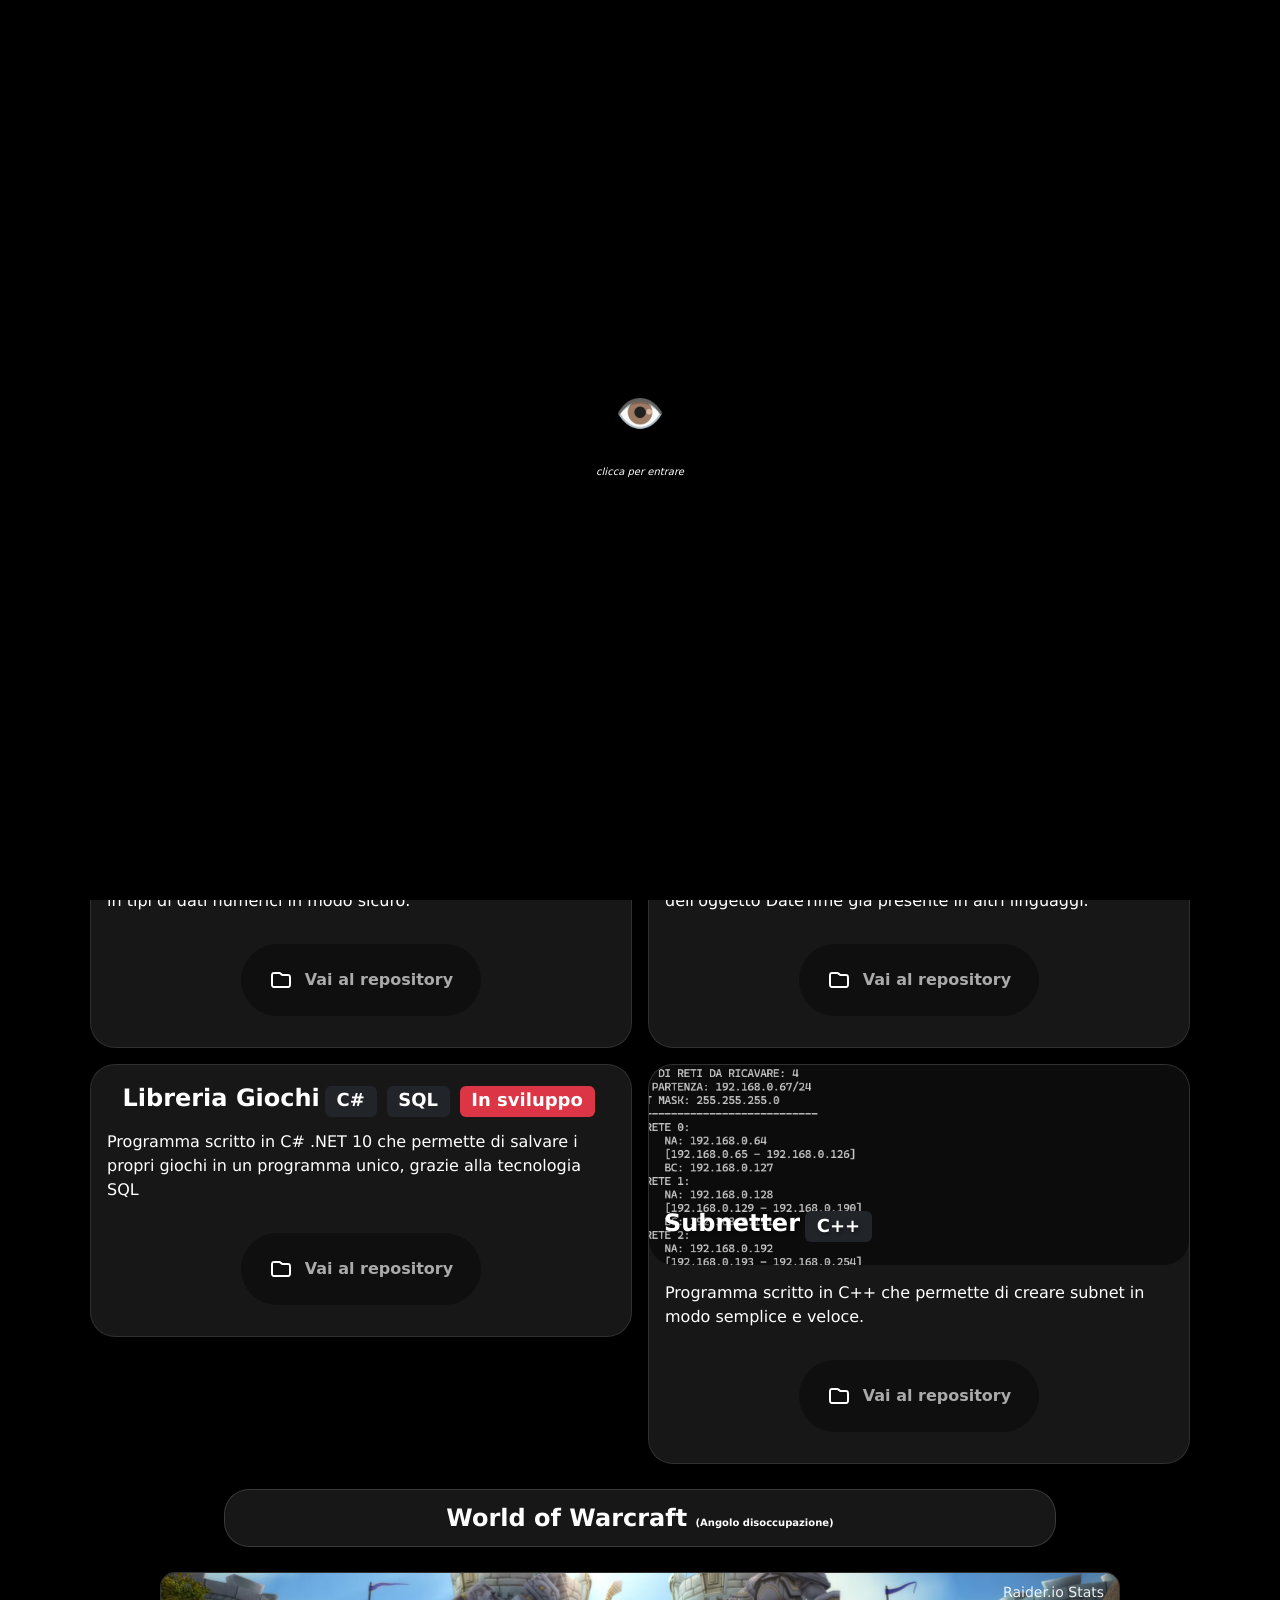
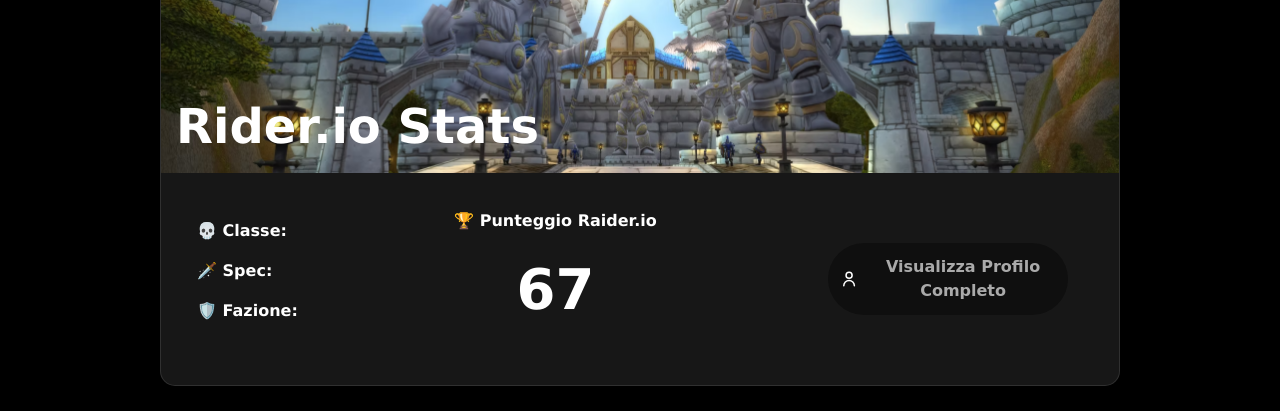
==== index.html @ edf3c9af "fix 5 (bug free)" ====
<!DOCTYPE html>
<html lang="it">

<head>
  <meta charset="UTF-8">
  <meta name="viewport" content="width=device-width, initial-scale=1.0">
  <title>👁️</title>
  <script src="https://cdn.jsdelivr.net/npm/@tailwindcss/browser@4"></script>
  <link href="https://cdn.jsdelivr.net/npm/bootstrap@5.3.8/dist/css/bootstrap.min.css" rel="stylesheet"
    integrity="sha384-sRIl4kxILFvY47J16cr9ZwB07vP4J8+LH7qKQnuqkuIAvNWLzeN8tE5YBujZqJLB" crossorigin="anonymous">
  <link rel="stylesheet" href="./css/styleProfile.css">
  <link rel="stylesheet" href="./css/styleSocials.css">
  <link rel="stylesheet" href="./css/style.css">
  <link rel="stylesheet" href="./css/customBtn.css">
  <link rel="stylesheet" href="./css/rulesScreen.css">
  <link rel="stylesheet" href="./css/repoDivs.css">
  <link rel="stylesheet" href="./css/glow.css">
  <link rel="stylesheet" href="https://unpkg.com/aos@2.3.4/dist/aos.css">
</head>


<body>
  

  <div id="player" style="display: none;"></div>
  <div id="intro" onclick="startExperience()">
    <h1 class="glow-purple" id="loading-text">👁️<br><span style="font-size: 10px;"><i>clicca per entrare</i></span>
    </h1>

    <div id="loading-bar" style="opacity: 0;">
      <div id="loading-fill"></div>
    </div>
  </div>

  <div id="now-playing">
    <img id="np-cover" src="/img/cover.png" alt="cover">
    <div id="np-text">
      <span id="np-label">Yungest Moonstar (Thasup)</span>
      <span id="np-title">wocK</span>
    </div>
    <div style="border-left: 1px solid rgba(100, 100, 100, 0.336); margin-left: 10px; padding-left: 10px;">
      <span style="font-size: 10px;"><i>Website by Tegra</i></span>
    </div>
  </div>

  <video autoplay muted loop playsinline id="bg-video">
    <source src="/video/background.mp4" type="video/mp4">
  </video>

  <div class="meta">
    <span><i>Website by Tegra</i></span>
  </div>
</div>
  <div id="container">
    
    <div id="profile" class="glow-border-pulse" data-aos="zoom-in-up">
      <img style="border: 1px solid rgba(100, 100, 100, 0.336)" src="https://github.com/onlytegra.png" id="profile-img">

      <span id="profile-name" class="glow-blue">@Tegra</span>
      <span style="font-size: 12px;"><i>Marco</i></span>
      <div id="profile-bio">
        <div style="display: flex; align-items: center; align-content: center; justify-content: center;">
          18 y.o<br>
          Back-end (ASP.NET / C#)<br>
          C / C++<br>
          WinForms (C#)<br>
          Front-end (HTML / CSS / JS)<br>

          <span class="bio-meta">
            🖥 Windows 11<br>
            🧠 i7 11700F <br>
            💾 32GB DDR4 <br>
            👾 RTX 5060 <br>
          </span>
        </div>


        <br>
        <span class="bio-badges">
          <span class="badge">C/C++</span>
          <span class="badge">C#</span>
          <span class="badge">JavaScript</span>
          <span class="badge">PHP</span>
          <span class="badge">SQL</span>
          <span class="badge">Python</span>
          <span class="badge">ASP.NET</span>
        </span>
        <button class="btn" id="BtnTelegram">
          <svg class="sparkle" width="24" height="24" viewBox="0 0 192 192" xmlns="http://www.w3.org/2000/svg"
            fill="none">
            <g id="SVGRepo_bgCarrier" stroke-width="0"></g>
            <g id="SVGRepo_tracerCarrier" stroke-linecap="round" stroke-linejoin="round"></g>
            <g id="SVGRepo_iconCarrier">
              <path stroke="#ffffff" stroke-width="12"
                d="M23.073 88.132s65.458-26.782 88.16-36.212c8.702-3.772 38.215-15.843 38.215-15.843s13.621-5.28 12.486 7.544c-.379 5.281-3.406 23.764-6.433 43.756-4.54 28.291-9.459 59.221-9.459 59.221s-.756 8.676-7.188 10.185c-6.433 1.509-17.027-5.281-18.919-6.79-1.513-1.132-28.377-18.106-38.214-26.404-2.649-2.263-5.676-6.79.378-12.071 13.621-12.447 29.891-27.913 39.728-37.72 4.54-4.527 9.081-15.089-9.837-2.264-26.864 18.483-53.35 35.835-53.35 35.835s-6.053 3.772-17.404.377c-11.351-3.395-24.594-7.921-24.594-7.921s-9.08-5.659 6.433-11.693Z">
              </path>
            </g>
          </svg>
          <span class="text">Telegram</span>
        </button>
      </div>
    </div>

    <div data-aos="zoom-in-up" id="socials" class="glow-border-pulse">

      <div style="margin: 35px;">
        <h1 id="socials-title" class="glow-white">Profilo Github</h1>
        <ul id="profile-stats">
          <li>🌟 Followers: </li>
          <li>👥 Following: </li>
          <li>📦 Repos pubblici: </li>
        </ul>
        <button class="btn" id="BtnGithub">
          <svg class="sparkle" width="24" height="24" viewBox="0 0 24 24" fill="none"
            xmlns="http://www.w3.org/2000/svg">
            <g id="SVGRepo_bgCarrier" stroke-width="0"></g>
            <g id="SVGRepo_tracerCarrier" stroke-linecap="round" stroke-linejoin="round"></g>
            <g id="SVGRepo_iconCarrier">
              <path
                d="M4.0744 2.9938C4.13263 1.96371 4.37869 1.51577 5.08432 1.15606C5.84357 0.768899 7.04106 0.949072 8.45014 1.66261C9.05706 1.97009 9.11886 1.97635 10.1825 1.83998C11.5963 1.65865 13.4164 1.65929 14.7213 1.84164C15.7081 1.97954 15.7729 1.97265 16.3813 1.66453C18.3814 0.651679 19.9605 0.71795 20.5323 1.8387C20.8177 2.39812 20.8707 3.84971 20.6494 5.04695C20.5267 5.71069 20.5397 5.79356 20.8353 6.22912C22.915 9.29385 21.4165 14.2616 17.8528 16.1155C17.5801 16.2574 17.3503 16.3452 17.163 16.4167C16.5879 16.6363 16.4133 16.703 16.6247 17.7138C16.7265 18.2 16.8491 19.4088 16.8973 20.4002C16.9844 22.1922 16.9831 22.2047 16.6688 22.5703C16.241 23.0676 15.6244 23.076 15.2066 22.5902C14.9341 22.2734 14.9075 22.1238 14.9075 20.9015C14.9075 19.0952 14.7095 17.8946 14.2417 16.8658C13.6854 15.6415 14.0978 15.185 15.37 14.9114C17.1383 14.531 18.5194 13.4397 19.2892 11.8146C20.0211 10.2698 20.1314 8.13501 18.8082 6.83668C18.4319 6.3895 18.4057 5.98446 18.6744 4.76309C18.7748 4.3066 18.859 3.71768 18.8615 3.45425C18.8653 3.03823 18.8274 2.97541 18.5719 2.97541C18.4102 2.97541 17.7924 3.21062 17.1992 3.49805L16.2524 3.95695C16.1663 3.99866 16.07 4.0147 15.975 4.0038C13.5675 3.72746 11.2799 3.72319 8.86062 4.00488C8.76526 4.01598 8.66853 3.99994 8.58215 3.95802L7.63585 3.49882C7.04259 3.21087 6.42482 2.97541 6.26317 2.97541C5.88941 2.97541 5.88379 3.25135 6.22447 4.89078C6.43258 5.89203 6.57262 6.11513 5.97101 6.91572C5.06925 8.11576 4.844 9.60592 5.32757 11.1716C5.93704 13.1446 7.4295 14.4775 9.52773 14.9222C10.7926 15.1903 11.1232 15.5401 10.6402 16.9905C10.26 18.1319 10.0196 18.4261 9.46707 18.4261C8.72365 18.4261 8.25796 17.7821 8.51424 17.1082C8.62712 16.8112 8.59354 16.7795 7.89711 16.5255C5.77117 15.7504 4.14514 14.0131 3.40172 11.7223C2.82711 9.95184 3.07994 7.64739 4.00175 6.25453C4.31561 5.78028 4.32047 5.74006 4.174 4.83217C4.09113 4.31822 4.04631 3.49103 4.0744 2.9938Z"
                fill="#ffffff"></path>
              <path
                d="M3.33203 15.9454C3.02568 15.4859 2.40481 15.3617 1.94528 15.6681C1.48576 15.9744 1.36158 16.5953 1.66793 17.0548C1.8941 17.3941 2.16467 17.6728 2.39444 17.9025C2.4368 17.9449 2.47796 17.9858 2.51815 18.0257C2.71062 18.2169 2.88056 18.3857 3.05124 18.5861C3.42875 19.0292 3.80536 19.626 4.0194 20.6962C4.11474 21.1729 4.45739 21.4297 4.64725 21.5419C4.85315 21.6635 5.07812 21.7352 5.26325 21.7819C5.64196 21.8774 6.10169 21.927 6.53799 21.9559C7.01695 21.9877 7.53592 21.998 7.99999 22.0008C8.00033 22.5527 8.44791 23.0001 8.99998 23.0001C9.55227 23.0001 9.99998 22.5524 9.99998 22.0001V21.0001C9.99998 20.4478 9.55227 20.0001 8.99998 20.0001C8.90571 20.0001 8.80372 20.0004 8.69569 20.0008C8.10883 20.0026 7.34388 20.0049 6.67018 19.9603C6.34531 19.9388 6.07825 19.9083 5.88241 19.871C5.58083 18.6871 5.09362 17.8994 4.57373 17.2891C4.34391 17.0194 4.10593 16.7834 3.91236 16.5914C3.87612 16.5555 3.84144 16.5211 3.80865 16.4883C3.5853 16.265 3.4392 16.1062 3.33203 15.9454Z"
                fill="#ffffff"></path>
            </g>
          </svg>
          <span class="text">Github</span>
        </button>
      </div>

      <div id="separator" style="border: 1px solid rgba(100, 100, 100, 0.336); height: 200px;"></div>

      <div style="margin: 35px; " data-aos="zoom-in-up">

        <h1 id="socials-title" class="glow-white">Socials</h1>

        <button class="btn" id="BtnSteam">
          <svg class="sparkle" viewBox="0 0 192 192" width="24" height="24" xmlns="http://www.w3.org/2000/svg"
            xml:space="preserve" fill="none">
            <g id="SVGRepo_bgCarrier" stroke-width="0"></g>
            <g id="SVGRepo_tracerCarrier" stroke-linecap="round" stroke-linejoin="round"></g>
            <g id="SVGRepo_iconCarrier">
              <g style="fill:none;stroke:#ffffff;stroke-width:6.09958;stroke-linecap:round;stroke-linejoin:round;stroke-dasharray:none;stroke-opacity:1"
                transform="matrix(1.9641 0 0 1.96342 19.541 5.281)">
                <path fill="#ffffff"
                  d="m.154 41.29 23.71 9.803a12.444 12.444 0 0 1 7.745-2.158l10.544-15.283-.001-.216c0-9.199 7.483-16.683 16.683-16.683 9.199 0 16.682 7.484 16.682 16.683S68.034 50.12 58.835 50.12c-.127 0-.253-.003-.379-.006l-15.038 10.73c.008.195.015.394.015.592 0 6.906-5.617 12.522-12.522 12.522-6.061 0-11.129-4.326-12.277-10.055l-16.956-7.01"
                  style="display:inline;fill:none;stroke:#ffffff;stroke-width:6.09958;stroke-linecap:round;stroke-linejoin:round;stroke-dasharray:none;stroke-opacity:1">
                </path>
                <ellipse cx="58.576" cy="33.435" rx="9.916" ry="9.922"
                  style="fill:#ffffff;fill-opacity:1;stroke:none;stroke-width:6.09958;stroke-linecap:round;stroke-linejoin:round;stroke-miterlimit:5;stroke-dasharray:none;stroke-opacity:1"
                  stroke="none"></ellipse>
                <ellipse cx="31.079" cy="61.436" rx="7.437" ry="7.441"
                  style="fill:#ffffff;fill-opacity:1;stroke:none;stroke-width:6.09958;stroke-linecap:round;stroke-linejoin:round;stroke-miterlimit:5;stroke-dasharray:none;stroke-opacity:1"
                  stroke="none"></ellipse>
              </g>
            </g>
          </svg>
          <span class="text">Steam</span>
        </button>

        <button class="btn" id="BtnDiscord">
          <svg class="sparkle" width="24px" height="24px" viewBox="0 0 192 192" xmlns="http://www.w3.org/2000/svg"
            fill="none">
            <g id="SVGRepo_bgCarrier" stroke-width="0"></g>
            <g id="SVGRepo_tracerCarrier" stroke-linecap="round" stroke-linejoin="round"></g>
            <g id="SVGRepo_iconCarrier">
              <path stroke="#ffffff" stroke-linecap="round" stroke-linejoin="round" stroke-width="12"
                d="m68 138-8 16c-10.19-4.246-20.742-8.492-31.96-15.8-3.912-2.549-6.284-6.88-6.378-11.548-.488-23.964 5.134-48.056 19.369-73.528 1.863-3.334 4.967-5.778 8.567-7.056C58.186 43.02 64.016 40.664 74 39l6 11s6-2 16-2 16 2 16 2l6-11c9.984 1.664 15.814 4.02 24.402 7.068 3.6 1.278 6.704 3.722 8.567 7.056 14.235 25.472 19.857 49.564 19.37 73.528-.095 4.668-2.467 8.999-6.379 11.548-11.218 7.308-21.769 11.554-31.96 15.8l-8-16m-68-8s20 10 40 10 40-10 40-10">
              </path>
              <ellipse cx="71" cy="101" fill="#ffffff" rx="13" ry="15"></ellipse>
              <ellipse cx="121" cy="101" fill="#ffffff" rx="13" ry="15"></ellipse>
            </g>
          </svg>
          <span class="text">Discord</span>
        </button>

        <button class="btn" id="BtnTiktok">
          <svg class="sparkle" width="24px" height="24px" viewBox="0 0 24 24" fill="none"
            xmlns="http://www.w3.org/2000/svg">
            <g id="SVGRepo_bgCarrier" stroke-width="0"></g>
            <g id="SVGRepo_tracerCarrier" stroke-linecap="round" stroke-linejoin="round"></g>
            <g id="SVGRepo_iconCarrier">
              <path
                d="M16.8217 5.1344C16.0886 4.29394 15.6479 3.19805 15.6479 2H14.7293M16.8217 5.1344C17.4898 5.90063 18.3944 6.45788 19.4245 6.67608C19.7446 6.74574 20.0786 6.78293 20.4266 6.78293V10.2191C18.645 10.2191 16.9932 9.64801 15.6477 8.68211V15.6707C15.6477 19.1627 12.8082 22 9.32386 22C7.50043 22 5.85334 21.2198 4.69806 19.98C3.64486 18.847 2.99994 17.3331 2.99994 15.6707C2.99994 12.2298 5.75592 9.42509 9.17073 9.35079M16.8217 5.1344C16.8039 5.12276 16.7861 5.11101 16.7684 5.09914M6.9855 17.3517C6.64217 16.8781 6.43802 16.2977 6.43802 15.6661C6.43802 14.0734 7.73249 12.7778 9.32394 12.7778C9.62087 12.7778 9.9085 12.8288 10.1776 12.9124V9.40192C9.89921 9.36473 9.61622 9.34149 9.32394 9.34149C9.27287 9.34149 8.86177 9.36884 8.81073 9.36884M14.7244 2H12.2097L12.2051 15.7775C12.1494 17.3192 10.8781 18.5591 9.32386 18.5591C8.35878 18.5591 7.50971 18.0808 6.98079 17.3564"
                stroke="#ffffff" stroke-linejoin="round"></path>
            </g>
          </svg>
          <span class="text">TikTok</span>
        </button>

        <button class="btn" id="BtnYoutube">
          <svg class="sparkle" width="24px" height="24px" viewBox="0 -0.5 25 25" fill="none"
            xmlns="http://www.w3.org/2000/svg">
            <g id="SVGRepo_bgCarrier" stroke-width="0"></g>
            <g id="SVGRepo_tracerCarrier" stroke-linecap="round" stroke-linejoin="round"></g>
            <g id="SVGRepo_iconCarrier">
              <path fill-rule="evenodd" clip-rule="evenodd"
                d="M18.168 19.0028C20.4724 19.0867 22.41 17.29 22.5 14.9858V9.01982C22.41 6.71569 20.4724 4.91893 18.168 5.00282H6.832C4.52763 4.91893 2.58998 6.71569 2.5 9.01982V14.9858C2.58998 17.29 4.52763 19.0867 6.832 19.0028H18.168Z"
                stroke="#ffffff" stroke-width="1.5" stroke-linecap="round" stroke-linejoin="round"></path>
              <path fill-rule="evenodd" clip-rule="evenodd"
                d="M12.008 9.17784L15.169 11.3258C15.3738 11.4454 15.4997 11.6647 15.4997 11.9018C15.4997 12.139 15.3738 12.3583 15.169 12.4778L12.008 14.8278C11.408 15.2348 10.5 14.8878 10.5 14.2518V9.75184C10.5 9.11884 11.409 8.77084 12.008 9.17784Z"
                stroke="#ffffff" stroke-width="1.5" stroke-linecap="round" stroke-linejoin="round"></path>
            </g>
          </svg>
          <span class="text">Youtube</span>
        </button>

        <button class="btn" id="BtnInstagram">
          <svg class="sparkle" width="20px" height="20px" viewBox="0 0 24 24" fill="none"
            xmlns="http://www.w3.org/2000/svg">
            <g id="SVGRepo_bgCarrier" stroke-width="0"></g>
            <g id="SVGRepo_tracerCarrier" stroke-linecap="round" stroke-linejoin="round"></g>
            <g id="SVGRepo_iconCarrier">
              <path fill-rule="evenodd" clip-rule="evenodd"
                d="M12 18C15.3137 18 18 15.3137 18 12C18 8.68629 15.3137 6 12 6C8.68629 6 6 8.68629 6 12C6 15.3137 8.68629 18 12 18ZM12 16C14.2091 16 16 14.2091 16 12C16 9.79086 14.2091 8 12 8C9.79086 8 8 9.79086 8 12C8 14.2091 9.79086 16 12 16Z"
                fill="#ffffff"></path>
              <path
                d="M18 5C17.4477 5 17 5.44772 17 6C17 6.55228 17.4477 7 18 7C18.5523 7 19 6.55228 19 6C19 5.44772 18.5523 5 18 5Z"
                fill="#ffffff"></path>
              <path fill-rule="evenodd" clip-rule="evenodd"
                d="M1.65396 4.27606C1 5.55953 1 7.23969 1 10.6V13.4C1 16.7603 1 18.4405 1.65396 19.7239C2.2292 20.8529 3.14708 21.7708 4.27606 22.346C5.55953 23 7.23969 23 10.6 23H13.4C16.7603 23 18.4405 23 19.7239 22.346C20.8529 21.7708 21.7708 20.8529 22.346 19.7239C23 18.4405 23 16.7603 23 13.4V10.6C23 7.23969 23 5.55953 22.346 4.27606C21.7708 3.14708 20.8529 2.2292 19.7239 1.65396C18.4405 1 16.7603 1 13.4 1H10.6C7.23969 1 5.55953 1 4.27606 1.65396C3.14708 2.2292 2.2292 3.14708 1.65396 4.27606ZM13.4 3H10.6C8.88684 3 7.72225 3.00156 6.82208 3.0751C5.94524 3.14674 5.49684 3.27659 5.18404 3.43597C4.43139 3.81947 3.81947 4.43139 3.43597 5.18404C3.27659 5.49684 3.14674 5.94524 3.0751 6.82208C3.00156 7.72225 3 8.88684 3 10.6V13.4C3 15.1132 3.00156 16.2777 3.0751 17.1779C3.14674 18.0548 3.27659 18.5032 3.43597 18.816C3.81947 19.5686 4.43139 20.1805 5.18404 20.564C5.49684 20.7234 5.94524 20.8533 6.82208 20.9249C7.72225 20.9984 8.88684 21 10.6 21H13.4C15.1132 21 16.2777 20.9984 17.1779 20.9249C18.0548 20.8533 18.5032 20.7234 18.816 20.564C19.5686 20.1805 20.1805 19.5686 20.564 18.816C20.7234 18.5032 20.8533 18.0548 20.9249 17.1779C20.9984 16.2777 21 15.1132 21 13.4V10.6C21 8.88684 20.9984 7.72225 20.9249 6.82208C20.8533 5.94524 20.7234 5.49684 20.564 5.18404C20.1805 4.43139 19.5686 3.81947 18.816 3.43597C18.5032 3.27659 18.0548 3.14674 17.1779 3.0751C16.2777 3.00156 15.1132 3 13.4 3Z"
                fill="#ffffff"></path>
            </g>
          </svg>
          <span class="text">Instagram</span>
        </button>

      </div>
    </div>
  </div>
  <div data-aos="zoom-in-up" id="divContributions" class="glow-border-pulse"
    style="display:flex; align-items: center; align-content: center; justify-content: center; flex-direction: column; width: 65%; border: 1px solid rgba(100, 100, 100, 0.336); border-radius: 25px; background-color: rgba(27, 27, 27, 0.685);">
    <img style="border-radius: 25px;" width="80%"
      src="https://github-readme-activity-graph.vercel.app/graph?username=OnlyTegra&theme=github-compact&hide_border=true&custom_title=Contributi"
      alt="Activity graph" />

  </div>
  <div data-aos="zoom-in-up" class="glow-border-pulse"
    style="margin-top: 20px; display:flex; align-items: center; align-content: center; justify-content: center; flex-direction: column; width: 65%; border: 1px solid rgba(100, 100, 100, 0.336); border-radius: 25px; background-color: rgba(27, 27, 27, 0.685);">
    <p class="glow-white" style="color: white; font-weight: bold; font-size: 24px; margin-top: 10px;">Repositories</p>
  </div>
  <div id="repositoryDiv" class="container"
    style="width: 100%; margin-top: 25px; margin-bottom: 25px; align-items: center; justify-content: center; display: flex; flex-direction: column;">
    <div class="row g-3" style=" width: 100%;">

      <div class="col-md-6" data-aos="zoom-in-up">
        <div class="card repoDivs glow-border-pulse"
          style="border: 1px solid rgba(100, 100, 100, 0.336); color:white; overflow: hidden; background-color: rgba(27, 27, 27, 0.863);">
          <div class="card-body"
            style="display: flex; align-items: center; justify-content: space-between; flex-direction: column;">
            <h1 style="font-weight: bold; font-size: 24px;"><span class="glow-purple">TryParse.h</span><span
                class="badge bg-dark">C++</span></h1>
            <p>Libreria scritta in C++ che permette di convertire le stringhe in tipi di dati numerici in modo sicuro.
            </p>
            <button class="btn" id="BtnRepo1">
              <svg class="sparkle" width="24px" height="24px" viewBox="0 0 24 24" fill="none"
                xmlns="http://www.w3.org/2000/svg">
                <g id="SVGRepo_bgCarrier" stroke-width="0"></g>
                <g id="SVGRepo_tracerCarrier" stroke-linecap="round" stroke-linejoin="round"></g>
                <g id="SVGRepo_iconCarrier">
                  <path
                    d="M3 8.2C3 7.07989 3 6.51984 3.21799 6.09202C3.40973 5.71569 3.71569 5.40973 4.09202 5.21799C4.51984 5 5.0799 5 6.2 5H9.67452C10.1637 5 10.4083 5 10.6385 5.05526C10.8425 5.10425 11.0376 5.18506 11.2166 5.29472C11.4184 5.4184 11.5914 5.59135 11.9373 5.93726L12.0627 6.06274C12.4086 6.40865 12.5816 6.5816 12.7834 6.70528C12.9624 6.81494 13.1575 6.89575 13.3615 6.94474C13.5917 7 13.8363 7 14.3255 7H17.8C18.9201 7 19.4802 7 19.908 7.21799C20.2843 7.40973 20.5903 7.71569 20.782 8.09202C21 8.51984 21 9.0799 21 10.2V15.8C21 16.9201 21 17.4802 20.782 17.908C20.5903 18.2843 20.2843 18.5903 19.908 18.782C19.4802 19 18.9201 19 17.8 19H6.2C5.07989 19 4.51984 19 4.09202 18.782C3.71569 18.5903 3.40973 18.2843 3.21799 17.908C3 17.4802 3 16.9201 3 15.8V8.2Z"
                    stroke="#ffffff" stroke-width="2" stroke-linecap="round" stroke-linejoin="round"></path>
                </g>
              </svg>
              <span class="text">Vai al repository</span>
            </button>
          </div>
        </div>
      </div>

      <div class="col-md-6 rigaRepoDivs" data-aos="zoom-in-up">
        <div class="card repoDivs glow-border-pulse"
          style="border: 1px solid rgba(100, 100, 100, 0.336); color:white; overflow: hidden; background-color: rgba(27, 27, 27, 0.863);">
          <div class="card-body"
            style="display: flex; align-items: center; justify-content: space-between; flex-direction: column;">
            <h1 style="font-weight: bold; font-size: 24px;"><span class="glow-purple">DateTime.h</span><span
                class="badge bg-dark">C++</span></h1>
            <p>Libreria scritta in C++ che aggiunge un implementazione base dell'oggetto DateTime già presente in altri
              linguaggi.</p>
            <button class="btn" id="BtnRepo2">
              <svg class="sparkle" width="24px" height="24px" viewBox="0 0 24 24" fill="none"
                xmlns="http://www.w3.org/2000/svg">
                <g id="SVGRepo_bgCarrier" stroke-width="0"></g>
                <g id="SVGRepo_tracerCarrier" stroke-linecap="round" stroke-linejoin="round"></g>
                <g id="SVGRepo_iconCarrier">
                  <path
                    d="M3 8.2C3 7.07989 3 6.51984 3.21799 6.09202C3.40973 5.71569 3.71569 5.40973 4.09202 5.21799C4.51984 5 5.0799 5 6.2 5H9.67452C10.1637 5 10.4083 5 10.6385 5.05526C10.8425 5.10425 11.0376 5.18506 11.2166 5.29472C11.4184 5.4184 11.5914 5.59135 11.9373 5.93726L12.0627 6.06274C12.4086 6.40865 12.5816 6.5816 12.7834 6.70528C12.9624 6.81494 13.1575 6.89575 13.3615 6.94474C13.5917 7 13.8363 7 14.3255 7H17.8C18.9201 7 19.4802 7 19.908 7.21799C20.2843 7.40973 20.5903 7.71569 20.782 8.09202C21 8.51984 21 9.0799 21 10.2V15.8C21 16.9201 21 17.4802 20.782 17.908C20.5903 18.2843 20.2843 18.5903 19.908 18.782C19.4802 19 18.9201 19 17.8 19H6.2C5.07989 19 4.51984 19 4.09202 18.782C3.71569 18.5903 3.40973 18.2843 3.21799 17.908C3 17.4802 3 16.9201 3 15.8V8.2Z"
                    stroke="#ffffff" stroke-width="2" stroke-linecap="round" stroke-linejoin="round"></path>
                </g>
              </svg>

              <span class="text">Vai al repository</span>
            </button>
          </div>
        </div>
      </div>

      <div class="col-md-6" data-aos="zoom-in-up">
        <div class="card repoDivs glow-border-pulse"
          style="border: 1px solid rgba(100, 100, 100, 0.336); color:white; overflow: hidden; background-color: rgba(27, 27, 27, 0.863);">
          <div class="card-body"
            style="display: flex; align-items: center; justify-content: space-between; flex-direction: column;">
            <h1 style="font-weight: bold; font-size: 24px;"><span class="glow-purple">Libreria Giochi</span><span
                class="badge bg-dark">C#</span><span class="badge bg-dark">SQL</span><span class="badge bg-danger">In
                sviluppo</span></h1>
            <p>Programma scritto in C# .NET 10 che permette di salvare i propri giochi in un programma unico, grazie
              alla tecnologia SQL</p>
            <button class="btn" id="BtnRepo3">
              <svg class="sparkle" width="24px" height="24px" viewBox="0 0 24 24" fill="none"
                xmlns="http://www.w3.org/2000/svg">
                <g id="SVGRepo_bgCarrier" stroke-width="0"></g>
                <g id="SVGRepo_tracerCarrier" stroke-linecap="round" stroke-linejoin="round"></g>
                <g id="SVGRepo_iconCarrier">
                  <path
                    d="M3 8.2C3 7.07989 3 6.51984 3.21799 6.09202C3.40973 5.71569 3.71569 5.40973 4.09202 5.21799C4.51984 5 5.0799 5 6.2 5H9.67452C10.1637 5 10.4083 5 10.6385 5.05526C10.8425 5.10425 11.0376 5.18506 11.2166 5.29472C11.4184 5.4184 11.5914 5.59135 11.9373 5.93726L12.0627 6.06274C12.4086 6.40865 12.5816 6.5816 12.7834 6.70528C12.9624 6.81494 13.1575 6.89575 13.3615 6.94474C13.5917 7 13.8363 7 14.3255 7H17.8C18.9201 7 19.4802 7 19.908 7.21799C20.2843 7.40973 20.5903 7.71569 20.782 8.09202C21 8.51984 21 9.0799 21 10.2V15.8C21 16.9201 21 17.4802 20.782 17.908C20.5903 18.2843 20.2843 18.5903 19.908 18.782C19.4802 19 18.9201 19 17.8 19H6.2C5.07989 19 4.51984 19 4.09202 18.782C3.71569 18.5903 3.40973 18.2843 3.21799 17.908C3 17.4802 3 16.9201 3 15.8V8.2Z"
                    stroke="#ffffff" stroke-width="2" stroke-linecap="round" stroke-linejoin="round"></path>
                </g>
              </svg>

              <span class="text">Vai al repository</span>
            </button>
          </div>
        </div>
      </div>

      <div class="col-md-6" data-aos="zoom-in-up">
        <div class="card repoDivs glow-border-pulse"
          style=" color:white; border:1px solid rgba(100, 100, 100, 0.336); background-color: rgba(27, 27, 27, 0.863);">
          <div style="position: relative;">
            <img src="img/subnetter.png" style="height: 200px; width: 100%; object-fit: cover; border-radius:25px;"
              class="card-img-top ">

            <div style="
              position: absolute;
              bottom: 10px;
              left: 15px;
              color: white;
              font-size: 48px;
              font-weight: bold;
                                ">
              <h1 style="font-weight: bold; font-size: 24px; text-shadow: 2px 2px 4px rgba(0, 0, 0, 0.5);">
                <span class="glow-purple">Subnetter</span><span class="badge bg-dark">C++</span>
              </h1>
            </div>
          </div>
          <div class="card-body"
            style="display: flex; align-items: center; justify-content: space-between; flex-direction: column;">
            <p>Programma scritto in C++ che permette di creare subnet in modo semplice e veloce.</p>
            <button class="btn" id="BtnRepo4">
              <svg class="sparkle" width="24px" height="24px" viewBox="0 0 24 24" fill="none"
                xmlns="http://www.w3.org/2000/svg">
                <g id="SVGRepo_bgCarrier" stroke-width="0"></g>
                <g id="SVGRepo_tracerCarrier" stroke-linecap="round" stroke-linejoin="round"></g>
                <g id="SVGRepo_iconCarrier">
                  <path
                    d="M3 8.2C3 7.07989 3 6.51984 3.21799 6.09202C3.40973 5.71569 3.71569 5.40973 4.09202 5.21799C4.51984 5 5.0799 5 6.2 5H9.67452C10.1637 5 10.4083 5 10.6385 5.05526C10.8425 5.10425 11.0376 5.18506 11.2166 5.29472C11.4184 5.4184 11.5914 5.59135 11.9373 5.93726L12.0627 6.06274C12.4086 6.40865 12.5816 6.5816 12.7834 6.70528C12.9624 6.81494 13.1575 6.89575 13.3615 6.94474C13.5917 7 13.8363 7 14.3255 7H17.8C18.9201 7 19.4802 7 19.908 7.21799C20.2843 7.40973 20.5903 7.71569 20.782 8.09202C21 8.51984 21 9.0799 21 10.2V15.8C21 16.9201 21 17.4802 20.782 17.908C20.5903 18.2843 20.2843 18.5903 19.908 18.782C19.4802 19 18.9201 19 17.8 19H6.2C5.07989 19 4.51984 19 4.09202 18.782C3.71569 18.5903 3.40973 18.2843 3.21799 17.908C3 17.4802 3 16.9201 3 15.8V8.2Z"
                    stroke="#ffffff" stroke-width="2" stroke-linecap="round" stroke-linejoin="round"></path>
                </g>
              </svg>

              <span class="text">Vai al repository</span>
            </button>
          </div>
        </div>
      </div>
    </div>
  </div>
  <div data-aos="zoom-in-up" id="titoloWoW" class="glow-border-pulse"
    style="display:flex; align-items: center; align-content: center; justify-content: center; flex-direction: column; width: 65%; border-radius: 25px; background-color: rgba(27, 27, 27, 0.863);">
    <p class="glow-white" style="color:white; margin:10px; font-weight: bold; font-size: 24px;">World of Warcraft <span
        style="font-size: 10px;">(Angolo disoccupazione)</span></p>
  </div>
  <div class="card glow-border-pulse"" id=" raiderDiv" data-aos="zoom-in-up"
    style="margin-bottom: 25px; margin-top: 25px; width: 75%; border: 1px solid rgba(100, 100, 100, 0.336); color:white; border-radius: 15px; overflow: hidden; background-color: rgba(27, 27, 27, 0.863);">

    <div style="position: relative;">
      <img src="img/background-wow.avif" style="height: 200px; width: 100%; object-fit: cover;" class="card-img-top">

      <div style="
            position: absolute;
            bottom: 10px;
            left: 15px;
            color: white;
            font-size: 48px;
            font-weight: bold;
        " id="wow-title">
        Rider.io Stats
      </div>
    </div>

    <!-- NUOVO: testo in alto a destra -->
    <div style="
        position: absolute;
        top: 10px;
        right: 15px;
        color: white;
        font-size: 14px;
        font-weight: 500;
        opacity: 0.9;
    ">
      Raider.io Stats
    </div>

    <div class="card-body" id="raiderDivContainer"
      style="display: flex; flex-direction: row; align-items: center; justify-content: space-between;">
      <div style="padding: 20px; border:1 px solid rgba(100, 100, 100, 0.336);">
        <p style="font-weight: bold;">💀 Classe: <span id="class-text" class="glow-red"
            style="font-weight: 300;"></span></p>
        <p style="font-weight: bold;">🗡️ Spec: <span id="spec-text" class="glow-green"
            style="font-weight: 300;"></span></p>
        <p style="font-weight: bold;">🛡️ Fazione: <span id="faction-text" class="glow-blue"
            style="font-weight: 300;"></span></p>
      </div>
      <div style="padding: 20px; display: flex; flex-direction: column; justify-content: center; align-items: center;">
        <div>
          <p style="font-weight: bold;">🏆 Punteggio Raider.io</p>
        </div>
        <div>
          <p id="raiderio-score" class="glow-orange" style="font-weight: bolder; font-size: 56px;">67</p>
        </div>
      </div>
      <div style="padding: 20px;">
        <button class="btn" id="BtnWowProfile">
          <svg class="sparkle" width="24px" height="24px" viewBox="0 0 24 24" fill="none"
            xmlns="http://www.w3.org/2000/svg">
            <g id="SVGRepo_bgCarrier" stroke-width="0"></g>
            <g id="SVGRepo_tracerCarrier" stroke-linecap="round" stroke-linejoin="round"></g>
            <g id="SVGRepo_iconCarrier">
              <path
                d="M5 21C5 17.134 8.13401 14 12 14C15.866 14 19 17.134 19 21M16 7C16 9.20914 14.2091 11 12 11C9.79086 11 8 9.20914 8 7C8 4.79086 9.79086 3 12 3C14.2091 3 16 4.79086 16 7Z"
                stroke="#ffffff" stroke-width="2" stroke-linecap="round" stroke-linejoin="round"></path>
            </g>
          </svg>
          <span class="text">Visualizza Profilo Completo</span>
        </button>
      </div>
    </div>
  </div>





  <script src="./js/fetch-github.js"></script>
  <script src="./js/script.js"></script>
  <script src="https://cdn.jsdelivr.net/npm/bootstrap@5.3.8/dist/js/bootstrap.bundle.min.js"
    integrity="sha384-FKyoEForCGlyvwx9Hj09JcYn3nv7wiPVlz7YYwJrWVcXK/BmnVDxM+D2scQbITxI"
    crossorigin="anonymous"></script>
  <script src="https://unpkg.com/aos@2.3.4/dist/aos.js"></script>
  <script>
    AOS.init({
      duration: 500,
      once: false
    });
  </script>
  <script src="./js/intro.js"></script>
 


</body>

</html>
---- css/styleProfile.css ----
#profile
{
    display: inline-flex;
    align-items: center;
    align-content: center;
    flex-direction: column;
    justify-content: center;
    width: 400px;
    padding: 30px;
    margin-right: 15px;
    margin-left: 15px;
    background-color: rgba(27, 27, 27, 0.863);
    border: 1px solid rgba(100, 100, 100, 0.336);
    backdrop-filter: blur(8px);         
    -webkit-backdrop-filter: blur(8px);
    border-radius: 25px;
    position: relative; 
    z-index: 1;        
    text-align: center;
}

#profile-img
{
    border-radius: 50%;
    width: 120px;
    height: auto;
}

#profile-name
{
    font-weight: bold;
    font-size: 32px;
}

#profile {
  text-align: center;
}

#profile-bio {
  margin: 8px 0;
  display: flex;
  align-items: center;
  align-content: center;
  justify-content: center;
  flex-direction: column;
}

#profile-stats {
  list-style: none;
  padding: 0;
  margin: 8px 0;
}

#profile-bio {
  color: #c9d1d9;
  font-size: 14px;
  line-height: 1.5;
  margin-top: 10px;
}

.bio-badges {
  display: flex;
  flex-wrap: wrap;
  gap: 6px;
  margin-top: 10px;
}

.bio-badges .badge {
  background: #21262d;
  border: 1px solid #30363d;
  color: #c9d1d9;
  padding: 4px 8px;
  border-radius: 6px;
  font-size: 12px;
}

.bio-meta {
  display: block;
  margin-left: 10px;
  color: #8b949e;
  font-size: 12px;
  border-left: 1px solid rgba(255,255,255,0.08);
  padding-left: 8px;
}
---- css/styleSocials.css ----
#socials
{
    display: inline-flex;
    align-items: center;
    align-content: center;
    flex-direction: row;
    justify-content: center;
    padding: 15px;
    margin-right: 15px;
    margin-left: 15px;
    background-color: rgba(27, 27, 27, 0.863);
    border: 1px solid rgba(100, 100, 100, 0.336);
    backdrop-filter: blur(8px);         
    -webkit-backdrop-filter: blur(8px);
    border-radius: 25px;
    position: relative; 
    z-index: 1;         
    text-align: center;
}

#socials-title
{
    font-size: 32px;
}
---- css/style.css ----
body
{
    flex-direction: column;
    color:rgb(0, 0, 0);
    background: rgb(0, 0, 0);
    margin: 0;
    min-height: 100vh;
    display:flex;
    align-items: center;
    justify-content: center;
    -webkit-font-smoothing: none;   
    -moz-osx-font-smoothing: auto;  
    text-rendering: geometricPrecision;
    margin: 0;
    padding: 0;
    overflow-x: hidden;
}

html {
    background: rgb(0, 0, 0);
    height: 100%;
    overflow-x: hidden;
}

#container
{
    color:white;
    margin-bottom: 25px;
    margin-top: 25px;
    display:flex;
    align-items: center;
    justify-content: center;
    -webkit-font-smoothing: none;  
    -moz-osx-font-smoothing: auto;  
    text-rendering: geometricPrecision;
}


.card img {
    object-fit: cover;
}

.badge
{
    margin: 5px;
}

#bg-video {
  position: fixed;
  top: 0;
  left: 0;
  width: 100%;
  height: 100%;
  object-fit: cover;
  z-index: 0;
}

#intro {
  position: fixed;
  inset: 0;
  background: black;
  color: white;
  display: flex;
  justify-content: center;
  align-items: center;
  flex-direction: column;
  font-size: 32px;
  cursor: pointer;
  z-index: 9999;
  transition: opacity 1s ease;
}

#intro.hide {
  opacity: 0;
  pointer-events: none;
}

#intro-text {
  transition: opacity 0.3s ease, transform 0.3s ease;
}

#intro-text.change {
  opacity: 0;
  transform: scale(1.3);
}

#now-playing {
  position: fixed;
  top: 20px; 
  left: 50%; 
  transform: translateX(-50%);
  
  display: flex;
  align-items: center;
  flex-direction: row;
  gap: 10px;

  background: rgba(0, 0, 0, 0.7);
  border: 1px solid rgba(68, 68, 68, 0.74);
  padding: 10px 15px;
  border-radius: 12px;
  color: white;

  z-index: 9999;
  backdrop-filter: blur(6px);

  opacity: 0;
  transition: opacity 1s ease;
}
.show {
  opacity: 1 !important;
}
#np-cover {
  width: 50px;
  height: 50px;
  object-fit: cover;
  border-radius: 12px;
}

#np-text {
  display: flex;
  flex-direction: column;
}

#np-label {
  font-size: 12px;
  opacity: 0.7;
}

#np-title {
  font-size: 14px;
  font-weight: bold;
}

#loading-bar {
  width: 250px;
  height: 6px;
  background: rgba(255,255,255,0.2);
  border-radius: 10px;
  overflow: hidden;
  margin-top: 10px;
}

#loading-fill {
  width: 0%;
  height: 100%;
  background: #d400ff;
}

#loading-text {
    transition: opacity .3s ease, transform .3s ease;
}

#loading-text.fade-out {
    opacity: 0;
    transform: scale(0.9);
}

#loading-text.fade-in {
    opacity: 1;
    transform: scale(1);
}
---- css/customBtn.css ----
.btn {
  border: none;
  width: 15em;
  height: 4.5em;
  margin:15px;
  border-radius: 3em;
  display: flex;
  justify-content: center;
  align-items: center;
  gap: 12px;
  background: #0f0f0f;
  cursor: pointer;
  transition: all 150ms ease-in-out;
}

.text {
  font-weight: 600;
  color: #AAAAAA;
  font-size: medium;
}

.btn:hover {
  background: linear-gradient(0deg,#735aff,#9567ff);
  box-shadow: inset 0px 1px 0px 0px #b355ff7e,
  inset 0px -4px 0px 0px rgba(163, 64, 255, 0.2),
  0px 0px 0px 4px rgba(138, 12, 255, 0.2),
  0px 0px 180px 0px #8400ff;
  transform: translateY(-2px);
}

.btn:hover .text {
  color: white;
}

.sparkle {
  transition: all 800ms ease;
}
.btn:hover .sparkle {
  transform: scale(1.2);
}
---- css/rulesScreen.css ----
@media (max-width: 1200px) {
  #container {
    flex-direction: column; 
    margin: 0px;
  }

  #socials{
    margin-top: 25px;
    margin-bottom: 25px;
  }

  #raiderDivContainer {
    flex-direction: column !important;
  }

  #profile
  {
    margin-top: 25px;
  }

}

@media (max-width: 900px) {
  #profile {
    width: 390px !important;
    margin-top: 25px;
  }
  #socials {
    flex-direction: column; 
    margin-top: 25px;
    margin-bottom: 25px;
    width: 390px !important;
  }

    #separator {
    display: none;
  }

    #raiderDiv {
    width: 390px !important;
  }

  #divContributions {
    display: none !important;
  }

  #titoloWoW {
    width: 80% !important;
  }
}
---- css/repoDivs.css ----
.repoDivs
{
    border-radius: 25px;
}

.rigaRepoDivs h1
{
        overflow-wrap: break-word;
    word-break: break-word;
}
---- css/glow.css ----
.glow-orange {
  color: #fff;
  text-align: center;
  -webkit-animation: glow 1s ease-in-out infinite alternate;
  -moz-animation: glow 1s ease-in-out infinite alternate;
  animation: glow 1s ease-in-out infinite alternate;
}

@-webkit-keyframes glow {
  from {
    text-shadow: 0 0 10px #ffbc2c, 0 0 20px #ffbc2c, 0 0 30px #ff7504, 0 0 40px #ff7504, 0 0 50px #ff7504, 0 0 60px #ff7504, 0 0 70px #ff7504;
  }
  to {
    text-shadow: 0 0 20px #ffbc2c, 0 0 30px #ff4800, 0 0 40px #ff4800, 0 0 50px #ff4800, 0 0 60px #ff4800, 0 0 70px #ff4800, 0 0 80px #ff4800;
  }
}

.glow-blue {
  color: #fff;
  text-align: center;
  -webkit-animation: glow-blue 1s ease-in-out infinite alternate;
  -moz-animation: glow-blue 1s ease-in-out infinite alternate;
  animation: glow-blue 1s ease-in-out infinite alternate;
}

@keyframes glow-blue {
  from {
    text-shadow:
      0 0 10px #2cc4ff,
      0 0 20px #2cc4ff,
      0 0 30px #047dff,
      0 0 40px #047dff,
      0 0 50px #047dff;
  }
  to {
    text-shadow:
      0 0 20px #2cc4ff,
      0 0 30px #0066ff,
      0 0 40px #0066ff,
      0 0 50px #0066ff,
      0 0 60px #0066ff;
  }
}

.glow-white {
  color: #fff;
  animation: glow-white 1.2s ease-in-out infinite alternate;
}

@keyframes glow-white {
  from {
    text-shadow:
      0 0 4px rgba(255,255,255,0.7),
      0 0 8px rgba(255,255,255,0.5),
      0 0 16px rgba(255,255,255,0.3);
  }
  to {
    text-shadow:
      0 0 6px rgba(255,255,255,0.9),
      0 0 12px rgba(255,255,255,0.7),
      0 0 24px rgba(255,255,255,0.4);
  }
}

.glow-red {
  color: #fff;
  text-align: center;
  animation: glow-red 1s ease-in-out infinite alternate;
}

@keyframes glow-red {
  from {
    text-shadow:
      0 0 10px #ff3b3b,
      0 0 20px #ff3b3b,
      0 0 30px #ff0000,
      0 0 40px #cc0000,
      0 0 50px #cc0000;
  }
  to {
    text-shadow:
      0 0 20px #ff4d4d,
      0 0 30px #ff1a1a,
      0 0 40px #ff0000,
      0 0 50px #cc0000,
      0 0 60px #990000;
  }
}

.glow-green {
  color: #fff;
  text-align: center;
  animation: glow-green 1s ease-in-out infinite alternate;
}

@keyframes glow-green {
  from {
    text-shadow:
      0 0 10px #4dff4d,
      0 0 20px #4dff4d,
      0 0 30px #00ff00,
      0 0 40px #00cc00,
      0 0 50px #00cc00;
  }
  to {
    text-shadow:
      0 0 20px #66ff66,
      0 0 30px #33ff33,
      0 0 40px #00ff00,
      0 0 50px #00cc00,
      0 0 60px #009900;
  }
}

.glow-purple {
  color: #fff;
  text-align: center;
  animation: glow-purple 1s ease-in-out infinite alternate;
}

@keyframes glow-purple {
  from {
    text-shadow:
      0 0 10px #c77dff,
      0 0 20px #c77dff,
      0 0 30px #9d4edd,
      0 0 40px #7b2cbf,
      0 0 50px #5a189a;
  }
  to {
    text-shadow:
      0 0 20px #e0aaff,
      0 0 30px #c77dff,
      0 0 40px #9d4edd,
      0 0 50px #7b2cbf,
      0 0 60px #5a189a;
  }
}

.glow-border-pulse {
  border: 1px solid rgba(255, 255, 255, 0.15);
  border-radius: 25px;

  animation: borderGlowPulse 2.2s ease-in-out infinite;
}

@keyframes borderGlowPulse {
  0% {
    box-shadow:
      0 0 0 rgba(0,0,0,0),
      0 0 6px rgba(255,255,255,0.08);
  }

  50% {
    box-shadow:
      0 0 0 rgba(0,0,0,0),
      0 0 14px rgba(255,255,255,0.25);
  }

  100% {
    box-shadow:
      0 0 0 rgba(0,0,0,0),
      0 0 6px rgba(255,255,255,0.08);
  }
}
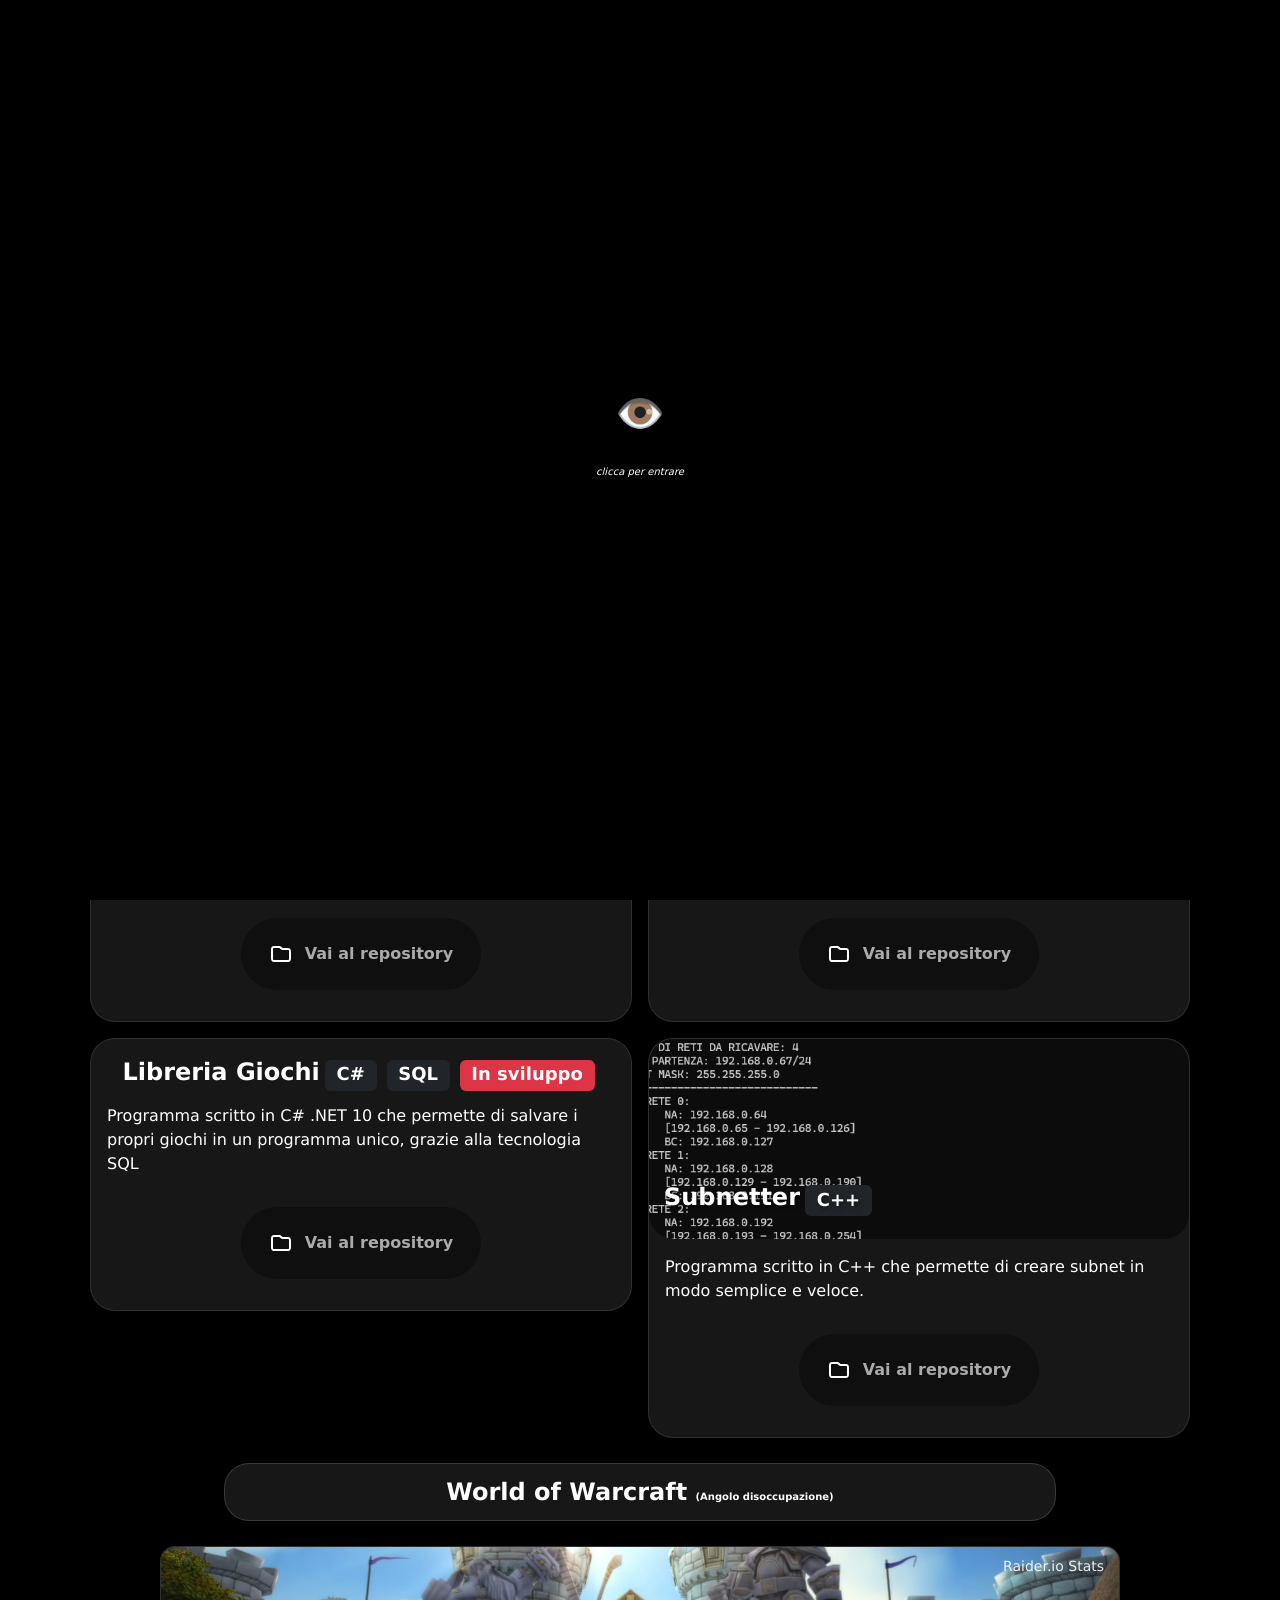
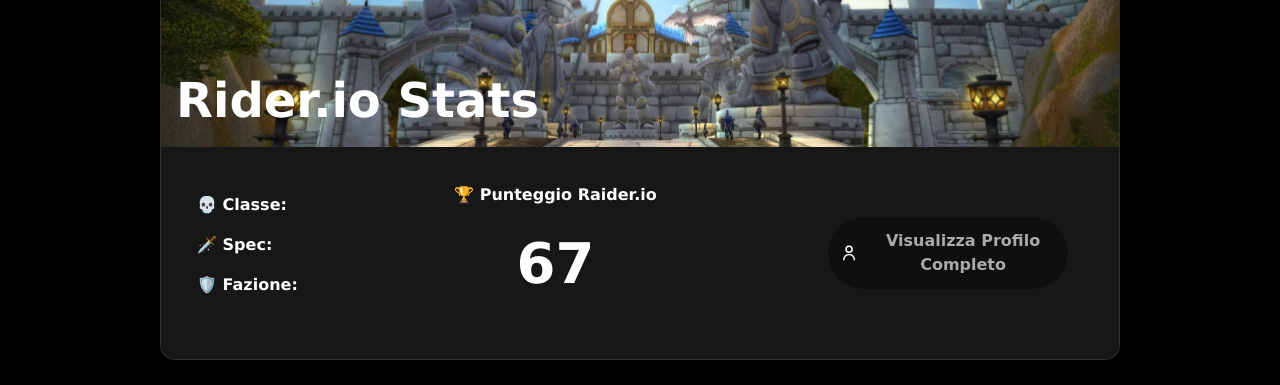
==== commit 51572c91: "Tolto grafico" ====
--- a/index.html
+++ b/index.html
@@ -44,7 +44,7 @@
   </div>
 
   <video autoplay muted loop playsinline id="bg-video">
-    <source src="/video/background.mp4" type="video/mp4">
+    <source src="video/background_h264.mp4" type="video/mp4">
   </video>
 
   <div class="meta">
@@ -67,7 +67,7 @@
           Front-end (HTML / CSS / JS)<br>
 
           <span class="bio-meta">
-            🖥 Windows 11<br>
+            🖥 Arch Linux<br>
             🧠 i7 11700F <br>
             💾 32GB DDR4 <br>
             👾 RTX 5060 <br>
@@ -228,13 +228,7 @@
       </div>
     </div>
   </div>
-  <div data-aos="zoom-in-up" id="divContributions" class="glow-border-pulse"
-    style="display:flex; align-items: center; align-content: center; justify-content: center; flex-direction: column; width: 65%; border: 1px solid rgba(100, 100, 100, 0.336); border-radius: 25px; background-color: rgba(27, 27, 27, 0.685);">
-    <img style="border-radius: 25px;" width="80%"
-      src="https://github-readme-activity-graph.vercel.app/graph?username=OnlyTegra&theme=github-compact&hide_border=true&custom_title=Contributi"
-      alt="Activity graph" />
-
-  </div>
+
   <div data-aos="zoom-in-up" class="glow-border-pulse"
     style="margin-top: 20px; display:flex; align-items: center; align-content: center; justify-content: center; flex-direction: column; width: 65%; border: 1px solid rgba(100, 100, 100, 0.336); border-radius: 25px; background-color: rgba(27, 27, 27, 0.685);">
     <p class="glow-white" style="color: white; font-weight: bold; font-size: 24px; margin-top: 10px;">Repositories</p>
@@ -389,7 +383,6 @@
       </div>
     </div>
 
-    <!-- NUOVO: testo in alto a destra -->
     <div style="
         position: absolute;
         top: 10px;
@@ -437,10 +430,6 @@
       </div>
     </div>
   </div>
-
-
-
-
 
   <script src="./js/fetch-github.js"></script>
   <script src="./js/script.js"></script>
--- a/css/style.css
+++ b/css/style.css
@@ -4,7 +4,7 @@
     color:rgb(0, 0, 0);
     background: rgb(0, 0, 0);
     margin: 0;
-    min-height: 100vh;
+    min-height: 100%;
     display:flex;
     align-items: center;
     justify-content: center;
@@ -18,7 +18,7 @@
 
 html {
     background: rgb(0, 0, 0);
-    height: 100%;
+    min-height: 100%;
     overflow-x: hidden;
 }
 
@@ -49,10 +49,11 @@
   position: fixed;
   top: 0;
   left: 0;
-  width: 100%;
-  height: 100%;
+  width: 100vw;
+  height: 100vh;
   object-fit: cover;
   z-index: 0;
+  pointer-events: none;
 }
 
 #intro {
@@ -68,6 +69,11 @@
   cursor: pointer;
   z-index: 9999;
   transition: opacity 1s ease;
+  object-fit: cover;
+  width: 100vw;
+  height: 100vh;
+  top: 0;
+  left: 0;
 }
 
 #intro.hide {
@@ -100,6 +106,8 @@
   padding: 10px 15px;
   border-radius: 12px;
   color: white;
+  width: 100%;
+  max-width: 350px;
 
   z-index: 9999;
   backdrop-filter: blur(6px);
@@ -142,12 +150,16 @@
 }
 
 #loading-fill {
-  width: 0%;
+  transform: scaleX(0);
+  width: 100%;         
   height: 100%;
   background: #d400ff;
+  transform-origin: left;
+  will-change: transform;
 }
 
 #loading-text {
+  will-change: color, text-shadow;
     transition: opacity .3s ease, transform .3s ease;
 }
 
@@ -159,4 +171,4 @@
 #loading-text.fade-in {
     opacity: 1;
     transform: scale(1);
-}+}
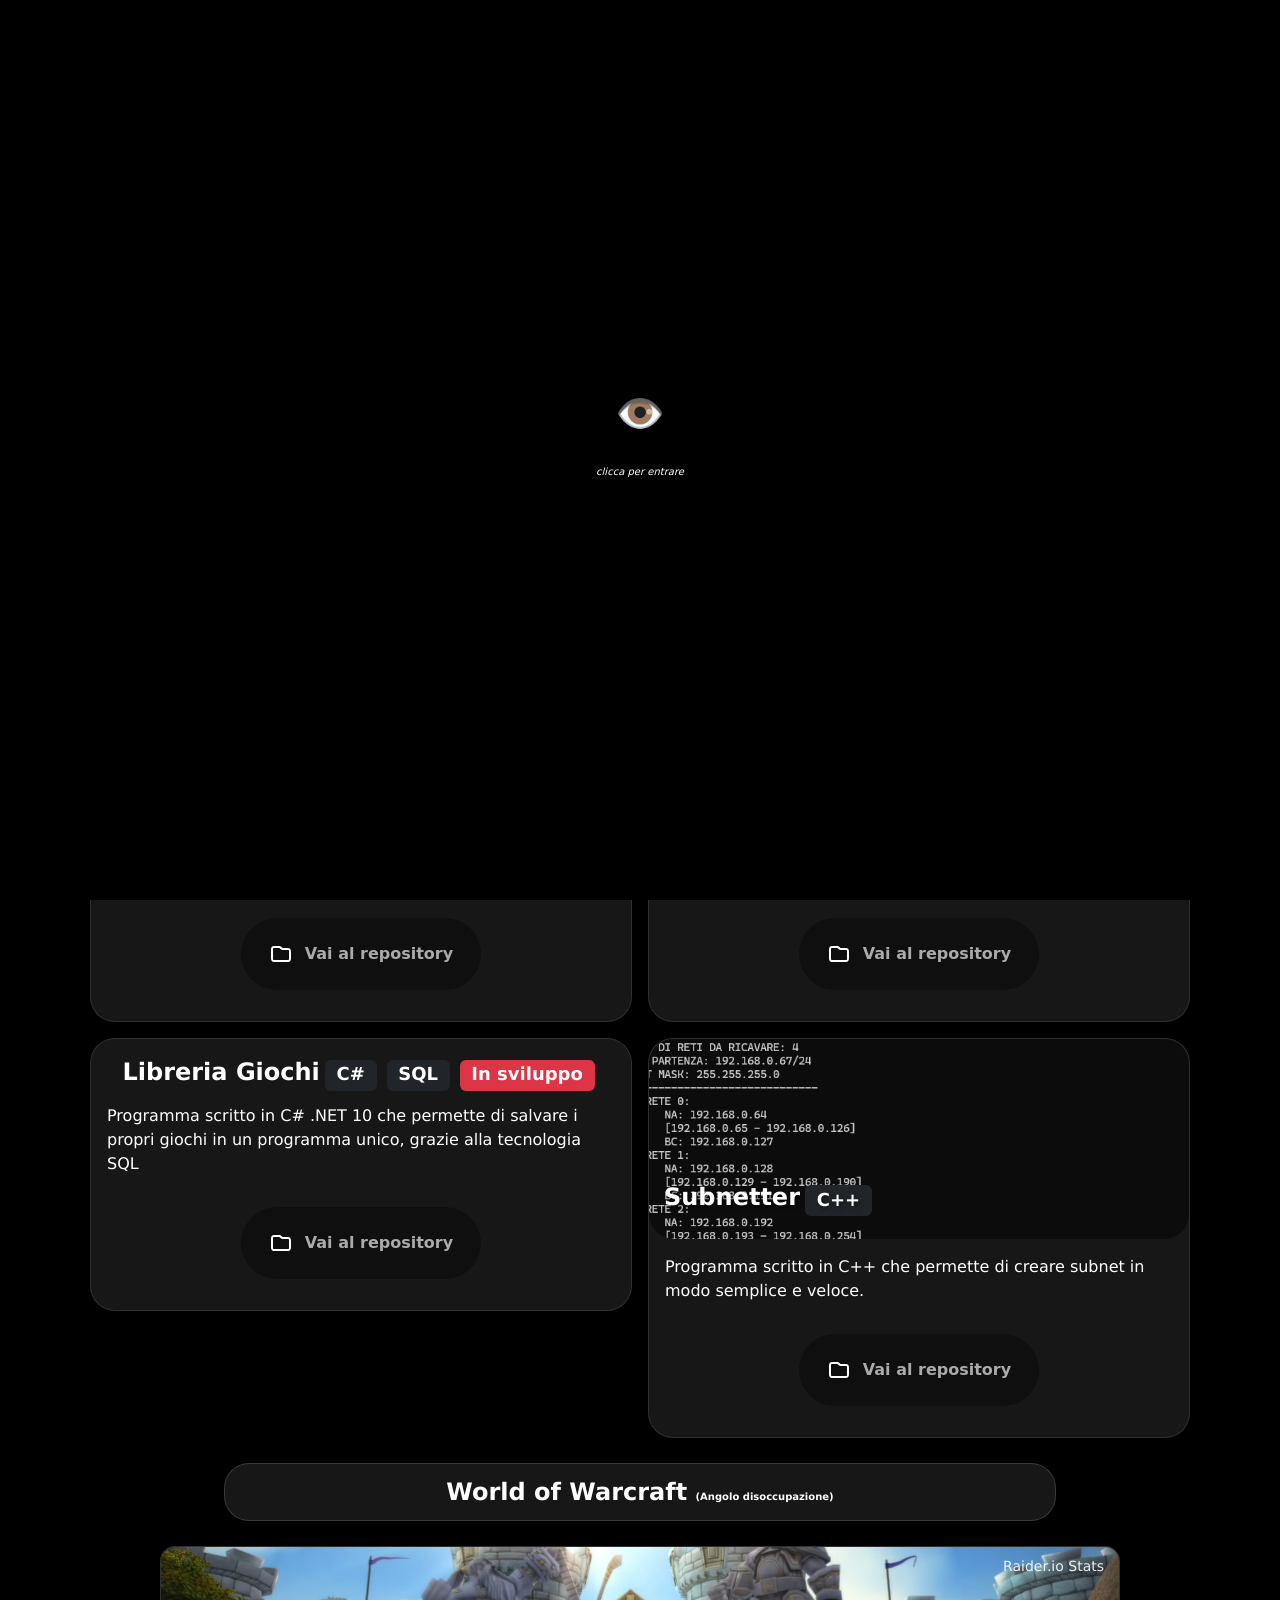
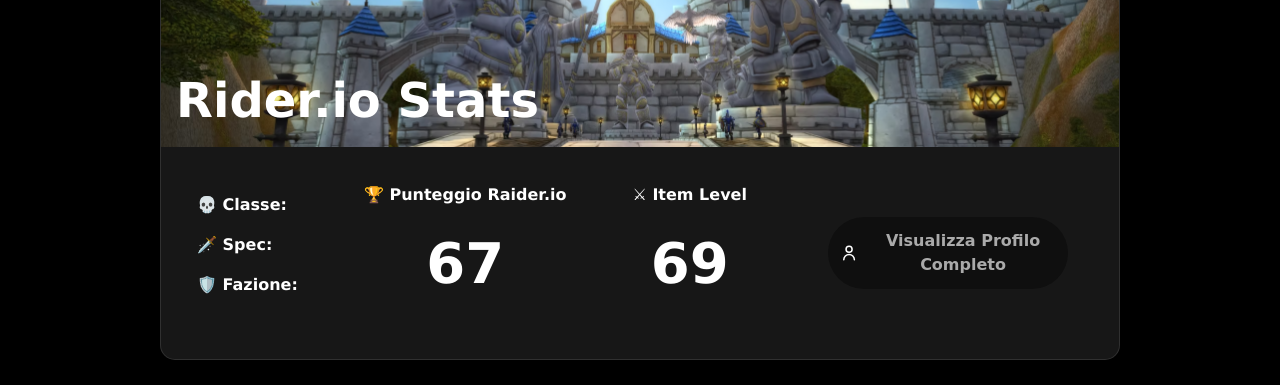
==== commit d0f99ea9: "Aggiunto Livello Oggetti" ====
--- a/index.html
+++ b/index.html
@@ -67,7 +67,7 @@
           Front-end (HTML / CSS / JS)<br>
 
           <span class="bio-meta">
-            🖥 Arch Linux<br>
+            🖥 Windows 11<br>
             🧠 i7 11700F <br>
             💾 32GB DDR4 <br>
             👾 RTX 5060 <br>
@@ -413,6 +413,14 @@
           <p id="raiderio-score" class="glow-orange" style="font-weight: bolder; font-size: 56px;">67</p>
         </div>
       </div>
+      <div style="padding: 20px; display: flex; flex-direction: column; justify-content: center; align-items: center;">
+        <div>
+          <p style="font-weight: bold;">⚔️ Item Level</p>
+        </div>
+        <div>
+          <p id="gear-score" class="glow-green" style="font-weight: bolder; font-size: 56px;">69</p>
+        </div>
+      </div>
       <div style="padding: 20px;">
         <button class="btn" id="BtnWowProfile">
           <svg class="sparkle" width="24px" height="24px" viewBox="0 0 24 24" fill="none"
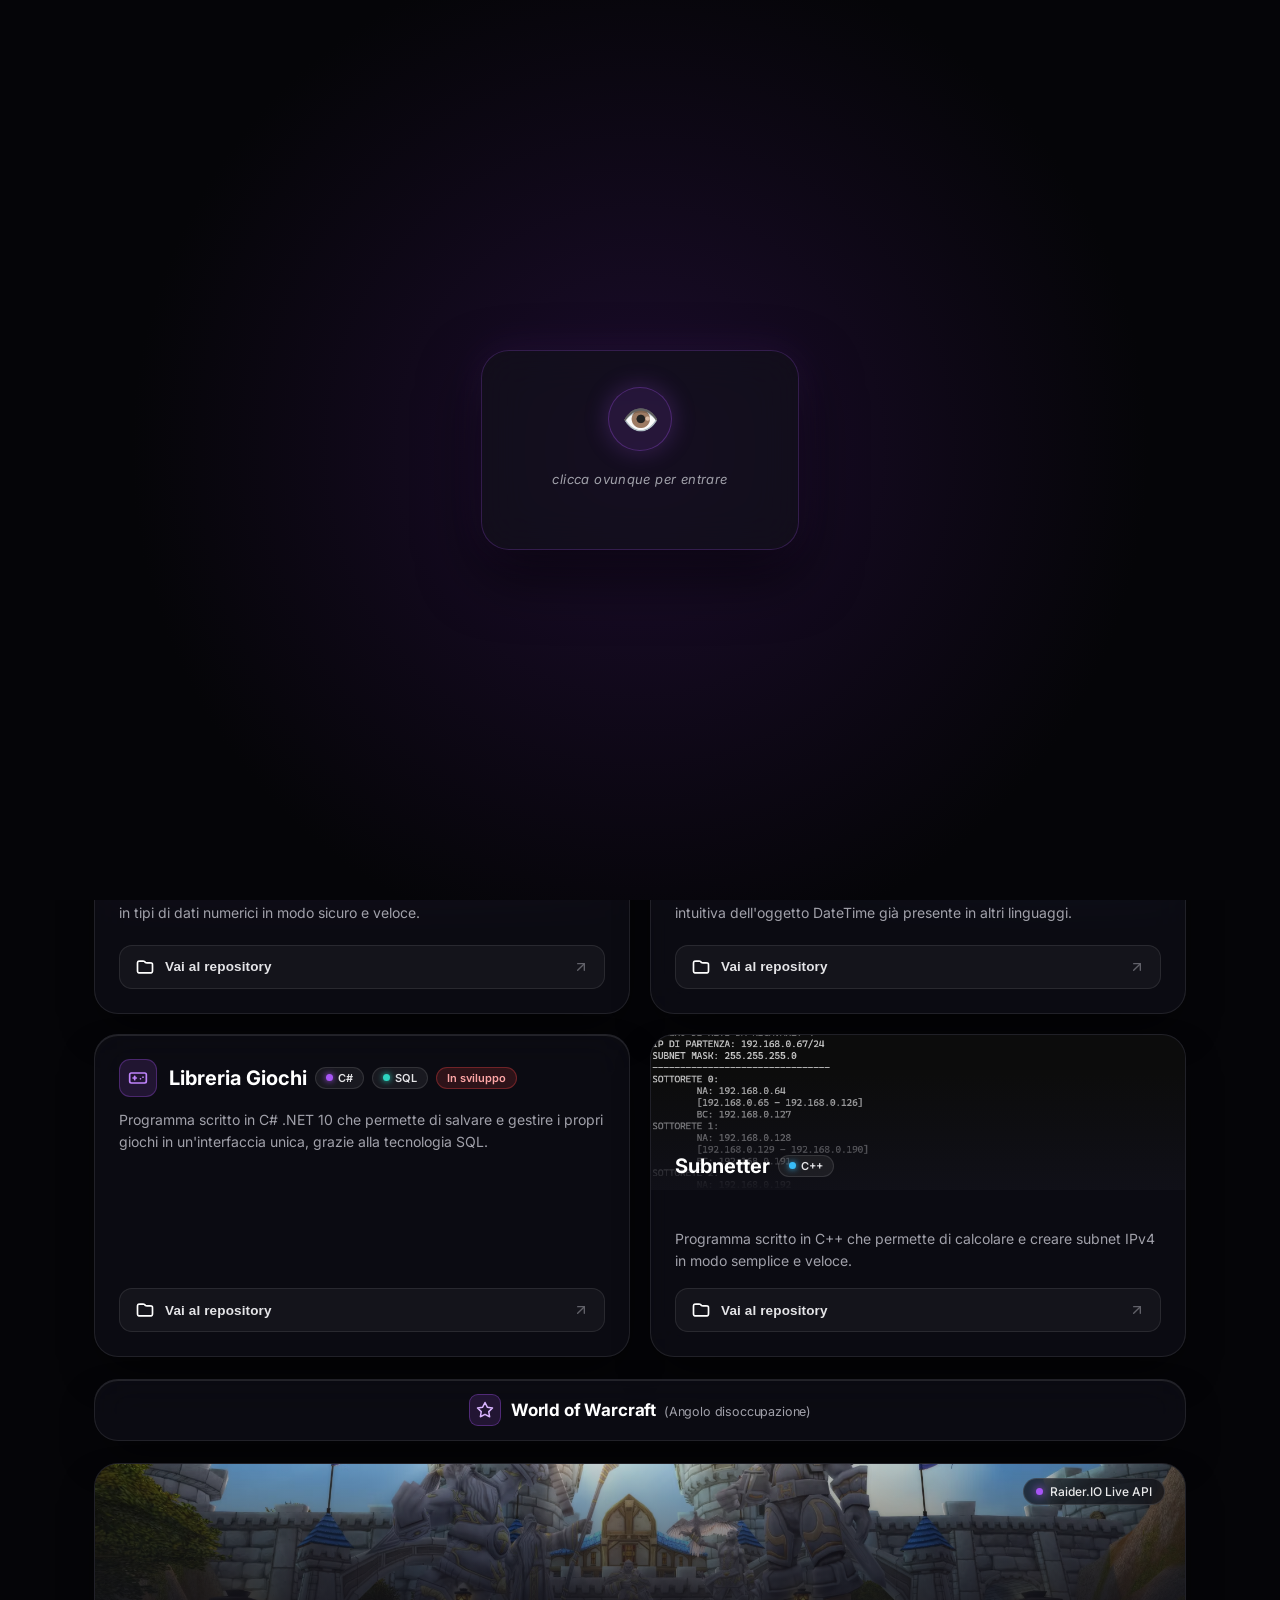
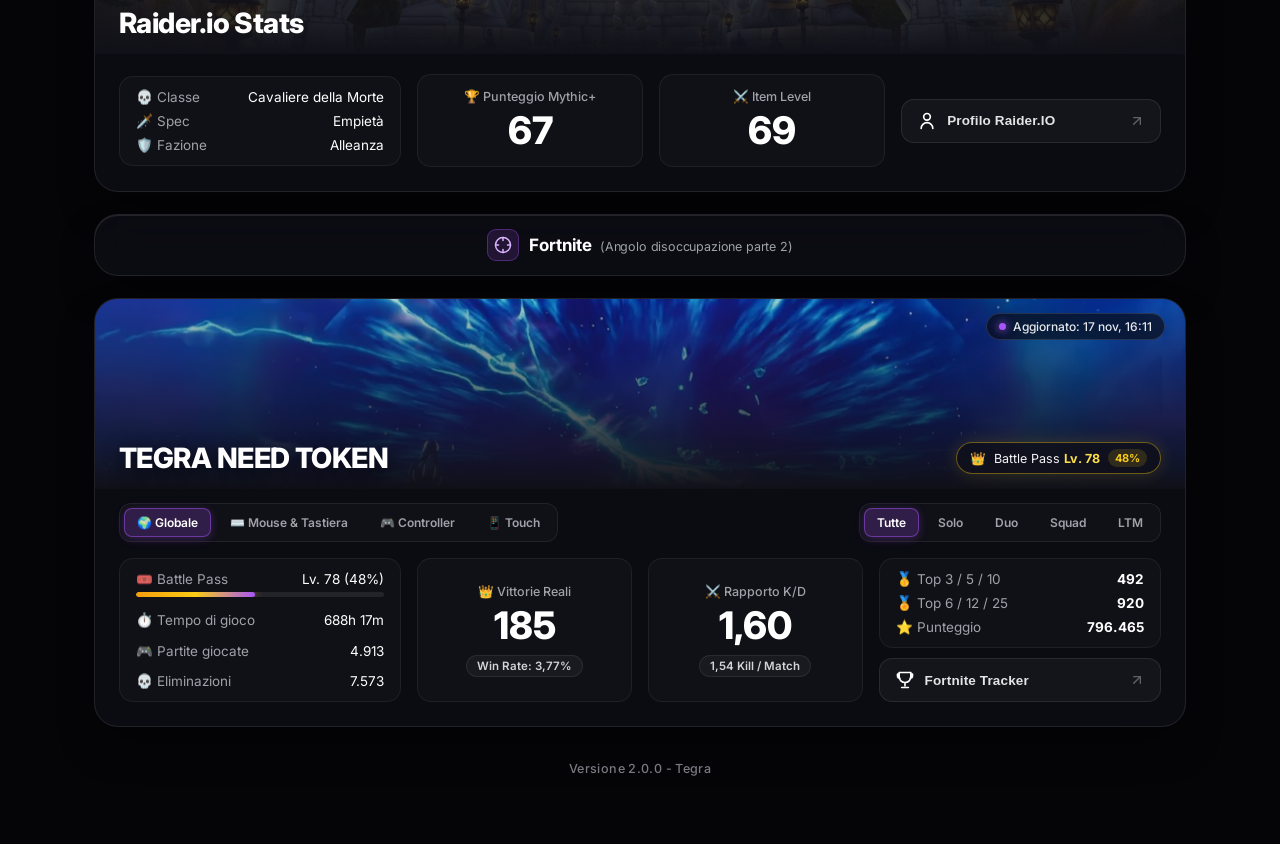
==== commit e7974914: "Versione 2.0.0" ====
--- a/index.html
+++ b/index.html
@@ -4,457 +4,714 @@
 <head>
   <meta charset="UTF-8">
   <meta name="viewport" content="width=device-width, initial-scale=1.0">
-  <title>👁️</title>
-  <script src="https://cdn.jsdelivr.net/npm/@tailwindcss/browser@4"></script>
-  <link href="https://cdn.jsdelivr.net/npm/bootstrap@5.3.8/dist/css/bootstrap.min.css" rel="stylesheet"
-    integrity="sha384-sRIl4kxILFvY47J16cr9ZwB07vP4J8+LH7qKQnuqkuIAvNWLzeN8tE5YBujZqJLB" crossorigin="anonymous">
-  <link rel="stylesheet" href="./css/styleProfile.css">
-  <link rel="stylesheet" href="./css/styleSocials.css">
+  <title>👁️ @Tegra</title>
+  <link rel="stylesheet" href="./css/glow.css">
   <link rel="stylesheet" href="./css/style.css">
-  <link rel="stylesheet" href="./css/customBtn.css">
-  <link rel="stylesheet" href="./css/rulesScreen.css">
-  <link rel="stylesheet" href="./css/repoDivs.css">
-  <link rel="stylesheet" href="./css/glow.css">
   <link rel="stylesheet" href="https://unpkg.com/aos@2.3.4/dist/aos.css">
 </head>
 
-
 <body>
-  
-
-  <div id="player" style="display: none;"></div>
+
+  <audio id="bg-audio" src="sound/wock.mp3" preload="auto" loop></audio>
+
+  <!-- INTRO SCREEN -->
   <div id="intro" onclick="startExperience()">
-    <h1 class="glow-purple" id="loading-text">👁️<br><span style="font-size: 10px;"><i>clicca per entrare</i></span>
-    </h1>
-
-    <div id="loading-bar" style="opacity: 0;">
-      <div id="loading-fill"></div>
+    <div class="intro-content">
+      <div class="intro-eye-wrap">
+        <span class="intro-eye">👁️</span>
+      </div>
+      <h1 class="glow-purple" id="loading-text">
+        <span><i>clicca ovunque per entrare</i></span>
+      </h1>
+
+      <div id="loading-bar" style="opacity: 0;">
+        <div id="loading-fill"></div>
+      </div>
     </div>
   </div>
 
+  <!-- NOW PLAYING PILL -->
   <div id="now-playing">
-    <img id="np-cover" src="/img/cover.png" alt="cover">
+    <div class="np-cover-wrap">
+      <img id="np-cover" src="img/cover.png" alt="cover">
+      <span class="np-disc-center"></span>
+    </div>
     <div id="np-text">
-      <span id="np-label">Yungest Moonstar (Thasup)</span>
+      <span id="np-label">
+        <svg width="11" height="11" viewBox="0 0 24 24" fill="none" stroke="currentColor" stroke-width="2.2" stroke-linecap="round" stroke-linejoin="round">
+          <path d="M9 18V5l12-2v13"></path>
+          <circle cx="6" cy="18" r="3"></circle>
+          <circle cx="18" cy="16" r="3"></circle>
+        </svg>
+        Yungest Moonstar (Thasup)
+      </span>
       <span id="np-title">wocK</span>
     </div>
-    <div style="border-left: 1px solid rgba(100, 100, 100, 0.336); margin-left: 10px; padding-left: 10px;">
-      <span style="font-size: 10px;"><i>Website by Tegra</i></span>
+    <div class="np-equalizer" aria-hidden="true">
+      <span></span>
+      <span></span>
+      <span></span>
+      <span></span>
     </div>
   </div>
 
-  <video autoplay muted loop playsinline id="bg-video">
-    <source src="video/background_h264.mp4" type="video/mp4">
-  </video>
-
-  <div class="meta">
-    <span><i>Website by Tegra</i></span>
+  <!-- CUSTOM MODERN ANIMATED BACKGROUND -->
+  <div id="custom-bg" aria-hidden="true">
+    <div class="bg-orb orb-1"></div>
+    <div class="bg-orb orb-2"></div>
+    <div class="bg-orb orb-3"></div>
+    <div class="bg-orb orb-4"></div>
+    <div class="bg-beam beam-1"></div>
+    <div class="bg-beam beam-2"></div>
+    <div class="bg-grid"></div>
+    <canvas id="bg-canvas"></canvas>
+    <div class="bg-vignette"></div>
   </div>
-</div>
-  <div id="container">
-    
-    <div id="profile" class="glow-border-pulse" data-aos="zoom-in-up">
-      <img style="border: 1px solid rgba(100, 100, 100, 0.336)" src="https://github.com/onlytegra.png" id="profile-img">
-
-      <span id="profile-name" class="glow-blue">@Tegra</span>
-      <span style="font-size: 12px;"><i>Marco</i></span>
-      <div id="profile-bio">
-        <div style="display: flex; align-items: center; align-content: center; justify-content: center;">
-          18 y.o<br>
-          Back-end (ASP.NET / C#)<br>
-          C / C++<br>
-          WinForms (C#)<br>
-          Front-end (HTML / CSS / JS)<br>
-
-          <span class="bio-meta">
-            🖥 Windows 11<br>
-            🧠 i7 11700F <br>
-            💾 32GB DDR4 <br>
-            👾 RTX 5060 <br>
+
+  <main class="page-wrapper">
+
+    <!-- PROFILO + SOCIALS -->
+    <div id="container">
+
+      <!-- SCHEDA PROFILO -->
+      <div id="profile" class="glass-card" data-aos="fade-up">
+        <div class="profile-top">
+          <div class="avatar-wrapper">
+            <img src="https://github.com/onlytegra.png" id="profile-img" alt="Tegra">
+            <span class="status-badge" title="Online & Coding"></span>
+          </div>
+          <div class="profile-title-group">
+            <span id="profile-name" class="glow-blue">@Tegra</span>
+            <span class="profile-sub">
+              <svg width="13" height="13" viewBox="0 0 24 24" fill="none" stroke="currentColor" stroke-width="2" stroke-linecap="round" stroke-linejoin="round">
+                <path d="M20 21v-2a4 4 0 0 0-4-4H8a4 4 0 0 0-4 4v2"></path>
+                <circle cx="12" cy="7" r="4"></circle>
+              </svg>
+              <i>Marco · 18 y.o </i>
+            </span>
+          </div>
+        </div>
+
+        <div id="profile-bio">
+          <div class="bio-split">
+            <div class="bio-list">
+              <div class="bio-list-header">
+                <svg width="14" height="14" viewBox="0 0 24 24" fill="none" stroke="currentColor" stroke-width="2" stroke-linecap="round" stroke-linejoin="round">
+                  <polyline points="16 18 22 12 16 6"></polyline>
+                  <polyline points="8 6 2 12 8 18"></polyline>
+                </svg>
+                <span>Dev Stack</span>
+              </div>
+              <div class="bio-item">
+                <svg width="14" height="14" viewBox="0 0 24 24" fill="none" stroke="currentColor" stroke-width="2" stroke-linecap="round" stroke-linejoin="round"><rect x="2" y="2" width="20" height="8" rx="2" ry="2"/><rect x="2" y="14" width="20" height="8" rx="2" ry="2"/><line x1="6" y1="6" x2="6.01" y2="6"/><line x1="6" y1="18" x2="6.01" y2="18"/></svg>
+                <span>Back-end (ASP.NET / PHP)</span>
+              </div>
+              <div class="bio-item">
+                <svg width="14" height="14" viewBox="0 0 24 24" fill="none" stroke="currentColor" stroke-width="2" stroke-linecap="round" stroke-linejoin="round"><path d="M21 16V8a2 2 0 0 0-1-1.73l-7-4a2 2 0 0 0-2 0l-7 4A2 2 0 0 0 3 8v8a2 2 0 0 0 1 1.73l7 4a2 2 0 0 0 2 0l7-4A2 2 0 0 0 21 16z"/><polyline points="3.27 6.96 12 12.01 20.73 6.96"/><line x1="12" y1="22.08" x2="12" y2="12"/></svg>
+                <span>Runtime & API (Node.js)</span>
+              </div>
+              <div class="bio-item">
+                <svg width="14" height="14" viewBox="0 0 24 24" fill="none" stroke="currentColor" stroke-width="2" stroke-linecap="round" stroke-linejoin="round"><polygon points="12 2 2 7 12 12 22 7 12 2"/><polyline points="2 17 12 22 22 17"/><polyline points="2 12 12 17 22 12"/></svg>
+                <span>SPA & Web (Angular / TS)</span>
+              </div>
+              <div class="bio-item">
+                <svg width="14" height="14" viewBox="0 0 24 24" fill="none" stroke="currentColor" stroke-width="2" stroke-linecap="round" stroke-linejoin="round"><polyline points="4 17 10 11 4 5"/><line x1="12" y1="19" x2="20" y2="19"/></svg>
+                <span>C / C++ & WinForms (C#)</span>
+              </div>
+              <div class="bio-item">
+                <svg width="14" height="14" viewBox="0 0 24 24" fill="none" stroke="currentColor" stroke-width="2" stroke-linecap="round" stroke-linejoin="round"><circle cx="12" cy="12" r="10"/><line x1="2" y1="12" x2="22" y2="12"/><path d="M12 2a15.3 15.3 0 0 1 4 10 15.3 15.3 0 0 1-4 10 15.3 15.3 0 0 1-4-10 15.3 15.3 0 0 1 4-10z"/></svg>
+                <span>Front-end (HTML/CSS/JS)</span>
+              </div>
+            </div>
+
+            <div class="bio-meta">
+              <div class="bio-list-header">
+                <svg width="14" height="14" viewBox="0 0 24 24" fill="none" stroke="currentColor" stroke-width="2" stroke-linecap="round" stroke-linejoin="round">
+                  <rect x="4" y="4" width="16" height="16" rx="2" ry="2"></rect>
+                  <rect x="9" y="9" width="6" height="6"></rect>
+                  <line x1="9" y1="1" x2="9" y2="4"></line>
+                  <line x1="15" y1="1" x2="15" y2="4"></line>
+                  <line x1="9" y1="20" x2="9" y2="23"></line>
+                  <line x1="15" y1="20" x2="15" y2="23"></line>
+                  <line x1="20" y1="9" x2="23" y2="9"></line>
+                  <line x1="20" y1="14" x2="23" y2="14"></line>
+                  <line x1="1" y1="9" x2="4" y2="9"></line>
+                  <line x1="1" y1="14" x2="4" y2="14"></line>
+                </svg>
+                <span>Hardware Specs</span>
+              </div>
+              <div class="bio-item">
+                <span>🖥</span>
+                <span>Windows 11 Pro</span>
+              </div>
+              <div class="bio-item">
+                <span>🧠</span>
+                <span>Intel i7 11700F</span>
+              </div>
+              <div class="bio-item">
+                <span>💾</span>
+                <span>32GB DDR4 RAM</span>
+              </div>
+              <div class="bio-item">
+                <span>👾</span>
+                <span>NVIDIA RTX 5060</span>
+              </div>
+            </div>
+          </div>
+
+          <div class="bio-badges">
+            <span class="badge"><span class="badge-dot dot-blue"></span>C/C++</span>
+            <span class="badge"><span class="badge-dot dot-purple"></span>C#</span>
+            <span class="badge"><span class="badge-dot dot-ts"></span>TypeScript</span>
+            <span class="badge"><span class="badge-dot dot-yellow"></span>JavaScript</span>
+            <span class="badge"><span class="badge-dot dot-red"></span>Angular</span>
+            <span class="badge"><span class="badge-dot dot-green"></span>Node.js</span>
+            <span class="badge"><span class="badge-dot dot-pink"></span>ASP.NET</span>
+            <span class="badge"><span class="badge-dot dot-indigo"></span>PHP</span>
+            <span class="badge"><span class="badge-dot dot-cyan"></span>SQL</span>
+            <span class="badge"><span class="badge-dot dot-green"></span>Python</span>
+          </div>
+
+          <button class="btn btn-telegram" id="BtnTelegram">
+            <span class="btn-left">
+              <svg class="sparkle" width="20" height="20" viewBox="0 0 192 192" xmlns="http://www.w3.org/2000/svg"
+                fill="none">
+                <path stroke="#ffffff" stroke-width="12"
+                  d="M23.073 88.132s65.458-26.782 88.16-36.212c8.702-3.772 38.215-15.843 38.215-15.843s13.621-5.28 12.486 7.544c-.379 5.281-3.406 23.764-6.433 43.756-4.54 28.291-9.459 59.221-9.459 59.221s-.756 8.676-7.188 10.185c-6.433 1.509-17.027-5.281-18.919-6.79-1.513-1.132-28.377-18.106-38.214-26.404-2.649-2.263-5.676-6.79.378-12.071 13.621-12.447 29.891-27.913 39.728-37.72 4.54-4.527 9.081-15.089-9.837-2.264-26.864 18.483-53.35 35.835-53.35 35.835s-6.053 3.772-17.404.377c-11.351-3.395-24.594-7.921-24.594-7.921s-9.08-5.659 6.433-11.693Z" />
+              </svg>
+              <span class="text">Contattami su Telegram</span>
+            </span>
+            <svg class="btn-arrow" width="16" height="16" viewBox="0 0 24 24" fill="none" stroke="currentColor" stroke-width="2" stroke-linecap="round" stroke-linejoin="round">
+              <line x1="7" y1="17" x2="17" y2="7"></line>
+              <polyline points="7 7 17 7 17 17"></polyline>
+            </svg>
+          </button>
+        </div>
+      </div>
+
+      <!-- SCHEDA GITHUB + SOCIALS (OTTIMIZZATA PER PC E MOBILE) -->
+      <div id="socials" class="glass-card" data-aos="fade-up" data-aos-delay="50">
+        <!-- COLONNA GITHUB -->
+        <div class="socials-col">
+          <div class="col-header">
+            <div class="col-icon-badge">
+              <svg width="18" height="18" viewBox="0 0 24 24" fill="none" stroke="currentColor" stroke-width="2" stroke-linecap="round" stroke-linejoin="round">
+                <path d="M15 22v-4a4.8 4.8 0 0 0-1-3.5c3 0 6-2 6-5.5.08-1.25-.27-2.48-1-3.5.28-1.15.28-2.35 0-3.5 0 0-1 0-3 1.5-2.64-.5-5.36-.5-8 0C6 2 5 2 5 2c-.3 1.15-.3 2.35 0 3.5A5.403 5.403 0 0 0 4 9c0 3.5 3 5.5 6 5.5-.39.49-.68 1.05-.85 1.65-.17.6-.22 1.23-.15 1.85v4"/>
+                <path d="M9 18c-4.51 2-5-2-7-2"/>
+              </svg>
+            </div>
+            <div>
+              <h2 class="card-section-title">Profilo GitHub</h2>
+              <p class="card-section-sub">Statistiche in tempo reale</p>
+            </div>
+          </div>
+
+          <ul id="profile-stats">
+            <li>
+              <span class="stat-label">🌟 Followers</span>
+              <strong>...</strong>
+            </li>
+            <li>
+              <span class="stat-label">👥 Following</span>
+              <strong>...</strong>
+            </li>
+            <li>
+              <span class="stat-label">📦 Repository</span>
+              <strong>...</strong>
+            </li>
+            <li>
+              <span class="stat-label">⭐ Gist</span>
+              <strong>...</strong>
+            </li>
+            <li>
+              <span class="stat-label">📅 Dal</span>
+              <strong>...</strong>
+            </li>
+            <li>
+              <span class="stat-label">📍 Località</span>
+              <strong>...</strong>
+            </li>
+          </ul>
+
+          <button class="btn btn-github" id="BtnGithub">
+            <span class="btn-left">
+              <svg class="sparkle" width="20" height="20" viewBox="0 0 24 24" fill="none"
+                xmlns="http://www.w3.org/2000/svg">
+                <path
+                  d="M4.0744 2.9938C4.13263 1.96371 4.37869 1.51577 5.08432 1.15606C5.84357 0.768899 7.04106 0.949072 8.45014 1.66261C9.05706 1.97009 9.11886 1.97635 10.1825 1.83998C11.5963 1.65865 13.4164 1.65929 14.7213 1.84164C15.7081 1.97954 15.7729 1.97265 16.3813 1.66453C18.3814 0.651679 19.9605 0.71795 20.5323 1.8387C20.8177 2.39812 20.8707 3.84971 20.6494 5.04695C20.5267 5.71069 20.5397 5.79356 20.8353 6.22912C22.915 9.29385 21.4165 14.2616 17.8528 16.1155C17.5801 16.2574 17.3503 16.3452 17.163 16.4167C16.5879 16.6363 16.4133 16.703 16.6247 17.7138C16.7265 18.2 16.8491 19.4088 16.8973 20.4002C16.9844 22.1922 16.9831 22.2047 16.6688 22.5703C16.241 23.0676 15.6244 23.076 15.2066 22.5902C14.9341 22.2734 14.9075 22.1238 14.9075 20.9015C14.9075 19.0952 14.7095 17.8946 14.2417 16.8658C13.6854 15.6415 14.0978 15.185 15.37 14.9114C17.1383 14.531 18.5194 13.4397 19.2892 11.8146C20.0211 10.2698 20.1314 8.13501 18.8082 6.83668C18.4319 6.3895 18.4057 5.98446 18.6744 4.76309C18.7748 4.3066 18.859 3.71768 18.8615 3.45425C18.8653 3.03823 18.8274 2.97541 18.5719 2.97541C18.4102 2.97541 17.7924 3.21062 17.1992 3.49805L16.2524 3.95695C16.1663 3.99866 16.07 4.0147 15.975 4.0038C13.5675 3.72746 11.2799 3.72319 8.86062 4.00488C8.76526 4.01598 8.66853 3.99994 8.58215 3.95802L7.63585 3.49882C7.04259 3.21087 6.42482 2.97541 6.26317 2.97541C5.88941 2.97541 5.88379 3.25135 6.22447 4.89078C6.43258 5.89203 6.57262 6.11513 5.97101 6.91572C5.06925 8.11576 4.844 9.60592 5.32757 11.1716C5.93704 13.1446 7.4295 14.4775 9.52773 14.9222C10.7926 15.1903 11.1232 15.5401 10.6402 16.9905C10.26 18.1319 10.0196 18.4261 9.46707 18.4261C8.72365 18.4261 8.25796 17.7821 8.51424 17.1082C8.62712 16.8112 8.59354 16.7795 7.89711 16.5255C5.77117 15.7504 4.14514 14.0131 3.40172 11.7223C2.82711 9.95184 3.07994 7.64739 4.00175 6.25453C4.31561 5.78028 4.32047 5.74006 4.174 4.83217C4.09113 4.31822 4.04631 3.49103 4.0744 2.9938Z"
+                  fill="#ffffff" />
+                <path
+                  d="M3.33203 15.9454C3.02568 15.4859 2.40481 15.3617 1.94528 15.6681C1.48576 15.9744 1.36158 16.5953 1.66793 17.0548C1.8941 17.3941 2.16467 17.6728 2.39444 17.9025C2.4368 17.9449 2.47796 17.9858 2.51815 18.0257C2.71062 18.2169 2.88056 18.3857 3.05124 18.5861C3.42875 19.0292 3.80536 19.626 4.0194 20.6962C4.11474 21.1729 4.45739 21.4297 4.64725 21.5419C4.85315 21.6635 5.07812 21.7352 5.26325 21.7819C5.64196 21.8774 6.10169 21.927 6.53799 21.9559C7.01695 21.9877 7.53592 21.998 7.99999 22.0008C8.00033 22.5527 8.44791 23.0001 8.99998 23.0001C9.55227 23.0001 9.99998 22.5524 9.99998 22.0001V21.0001C9.99998 20.4478 9.55227 20.0001 8.99998 20.0001C8.90571 20.0001 8.80372 20.0004 8.69569 20.0008C8.10883 20.0026 7.34388 20.0049 6.67018 19.9603C6.34531 19.9388 6.07825 19.9083 5.88241 19.871C5.58083 18.6871 5.09362 17.8994 4.57373 17.2891C4.34391 17.0194 4.10593 16.7834 3.91236 16.5914C3.87612 16.5555 3.84144 16.5211 3.80865 16.4883C3.5853 16.265 3.4392 16.1062 3.33203 15.9454Z"
+                  fill="#ffffff" />
+              </svg>
+              <span class="text">Visita GitHub</span>
+            </span>
+            <svg class="btn-arrow" width="16" height="16" viewBox="0 0 24 24" fill="none" stroke="currentColor" stroke-width="2" stroke-linecap="round" stroke-linejoin="round">
+              <line x1="7" y1="17" x2="17" y2="7"></line>
+              <polyline points="7 7 17 7 17 17"></polyline>
+            </svg>
+          </button>
+        </div>
+
+        <div id="separator"></div>
+
+        <!-- COLONNA SOCIALS -->
+        <div class="socials-col">
+          <div class="col-header">
+            <div class="col-icon-badge">
+              <svg width="18" height="18" viewBox="0 0 24 24" fill="none" stroke="currentColor" stroke-width="2" stroke-linecap="round" stroke-linejoin="round">
+                <circle cx="18" cy="5" r="3"></circle>
+                <circle cx="6" cy="12" r="3"></circle>
+                <circle cx="18" cy="19" r="3"></circle>
+                <line x1="8.59" y1="13.51" x2="15.42" y2="17.49"></line>
+                <line x1="15.41" y1="6.51" x2="8.59" y2="10.49"></line>
+              </svg>
+            </div>
+            <div>
+              <h2 class="card-section-title">Social Links</h2>
+              <p class="card-section-sub">Dove puoi trovarmi</p>
+            </div>
+          </div>
+
+          <div class="social-buttons-list">
+            <button class="btn btn-steam" id="BtnSteam">
+              <span class="btn-left">
+                <svg class="sparkle" viewBox="0 0 192 192" width="20" height="20" xmlns="http://www.w3.org/2000/svg"
+                  fill="none">
+                  <g transform="matrix(1.9641 0 0 1.96342 19.541 5.281)">
+                    <path
+                      d="m.154 41.29 23.71 9.803a12.444 12.444 0 0 1 7.745-2.158l10.544-15.283-.001-.216c0-9.199 7.483-16.683 16.683-16.683 9.199 0 16.682 7.484 16.682 16.683S68.034 50.12 58.835 50.12c-.127 0-.253-.003-.379-.006l-15.038 10.73c.008.195.015.394.015.592 0 6.906-5.617 12.522-12.522 12.522-6.061 0-11.129-4.326-12.277-10.055l-16.956-7.01"
+                      stroke="#ffffff" stroke-width="6.1" stroke-linecap="round" stroke-linejoin="round" />
+                    <ellipse cx="58.576" cy="33.435" rx="9.916" ry="9.922" fill="#ffffff" />
+                    <ellipse cx="31.079" cy="61.436" rx="7.437" ry="7.441" fill="#ffffff" />
+                  </g>
+                </svg>
+                <span class="text">Steam</span>
+              </span>
+              <svg class="btn-arrow" width="16" height="16" viewBox="0 0 24 24" fill="none" stroke="currentColor" stroke-width="2" stroke-linecap="round" stroke-linejoin="round">
+                <line x1="7" y1="17" x2="17" y2="7"></line>
+                <polyline points="7 7 17 7 17 17"></polyline>
+              </svg>
+            </button>
+
+            <button class="btn btn-discord" id="BtnDiscord">
+              <span class="btn-left">
+                <svg class="sparkle" width="20" height="20" viewBox="0 0 192 192" xmlns="http://www.w3.org/2000/svg"
+                  fill="none">
+                  <path stroke="#ffffff" stroke-linecap="round" stroke-linejoin="round" stroke-width="12"
+                    d="m68 138-8 16c-10.19-4.246-20.742-8.492-31.96-15.8-3.912-2.549-6.284-6.88-6.378-11.548-.488-23.964 5.134-48.056 19.369-73.528 1.863-3.334 4.967-5.778 8.567-7.056C58.186 43.02 64.016 40.664 74 39l6 11s6-2 16-2 16 2 16 2l6-11c9.984 1.664 15.814 4.02 24.402 7.068 3.6 1.278 6.704 3.722 8.567 7.056 14.235 25.472 19.857 49.564 19.37 73.528-.095 4.668-2.467 8.999-6.379 11.548-11.218 7.308-21.769 11.554-31.96 15.8l-8-16m-68-8s20 10 40 10 40-10 40-10" />
+                  <ellipse cx="71" cy="101" fill="#ffffff" rx="13" ry="15" />
+                  <ellipse cx="121" cy="101" fill="#ffffff" rx="13" ry="15" />
+                </svg>
+                <span class="text">Discord</span>
+              </span>
+              <svg class="btn-arrow" width="16" height="16" viewBox="0 0 24 24" fill="none" stroke="currentColor" stroke-width="2" stroke-linecap="round" stroke-linejoin="round">
+                <line x1="7" y1="17" x2="17" y2="7"></line>
+                <polyline points="7 7 17 7 17 17"></polyline>
+              </svg>
+            </button>
+
+            <button class="btn btn-tiktok" id="BtnTiktok">
+              <span class="btn-left">
+                <svg class="sparkle" width="20" height="20" viewBox="0 0 24 24" fill="none"
+                  xmlns="http://www.w3.org/2000/svg">
+                  <path
+                    d="M16.8217 5.1344C16.0886 4.29394 15.6479 3.19805 15.6479 2H14.7293M16.8217 5.1344C17.4898 5.90063 18.3944 6.45788 19.4245 6.67608C19.7446 6.74574 20.0786 6.78293 20.4266 6.78293V10.2191C18.645 10.2191 16.9932 9.64801 15.6477 8.68211V15.6707C15.6477 19.1627 12.8082 22 9.32386 22C7.50043 22 5.85334 21.2198 4.69806 19.98C3.64486 18.847 2.99994 17.3331 2.99994 15.6707C2.99994 12.2298 5.75592 9.42509 9.17073 9.35079M16.8217 5.1344C16.8039 5.12276 16.7861 5.11101 16.7684 5.09914M6.9855 17.3517C6.64217 16.8781 6.43802 16.2977 6.43802 15.6661C6.43802 14.0734 7.73249 12.7778 9.32394 12.7778C9.62087 12.7778 9.9085 12.8288 10.1776 12.9124V9.40192C9.89921 9.36473 9.61622 9.34149 9.32394 9.34149C9.27287 9.34149 8.86177 9.36884 8.81073 9.36884M14.7244 2H12.2097L12.2051 15.7775C12.1494 17.3192 10.8781 18.5591 9.32386 18.5591C8.35878 18.5591 7.50971 18.0808 6.98079 17.3564"
+                    stroke="#ffffff" stroke-width="1.6" stroke-linejoin="round" />
+                </svg>
+                <span class="text">TikTok</span>
+              </span>
+              <svg class="btn-arrow" width="16" height="16" viewBox="0 0 24 24" fill="none" stroke="currentColor" stroke-width="2" stroke-linecap="round" stroke-linejoin="round">
+                <line x1="7" y1="17" x2="17" y2="7"></line>
+                <polyline points="7 7 17 7 17 17"></polyline>
+              </svg>
+            </button>
+
+            <button class="btn btn-youtube" id="BtnYoutube">
+              <span class="btn-left">
+                <svg class="sparkle" width="20" height="20" viewBox="0 -0.5 25 25" fill="none"
+                  xmlns="http://www.w3.org/2000/svg">
+                  <path fill-rule="evenodd" clip-rule="evenodd"
+                    d="M18.168 19.0028C20.4724 19.0867 22.41 17.29 22.5 14.9858V9.01982C22.41 6.71569 20.4724 4.91893 18.168 5.00282H6.832C4.52763 4.91893 2.58998 6.71569 2.5 9.01982V14.9858C2.58998 17.29 4.52763 19.0867 6.832 19.0028H18.168Z"
+                    stroke="#ffffff" stroke-width="1.6" stroke-linecap="round" stroke-linejoin="round" />
+                  <path fill-rule="evenodd" clip-rule="evenodd"
+                    d="M12.008 9.17784L15.169 11.3258C15.3738 11.4454 15.4997 11.6647 15.4997 11.9018C15.4997 12.139 15.3738 12.3583 15.169 12.4778L12.008 14.8278C11.408 15.2348 10.5 14.8878 10.5 14.2518V9.75184C10.5 9.11884 11.409 8.77084 12.008 9.17784Z"
+                    stroke="#ffffff" stroke-width="1.6" stroke-linecap="round" stroke-linejoin="round" />
+                </svg>
+                <span class="text">YouTube</span>
+              </span>
+              <svg class="btn-arrow" width="16" height="16" viewBox="0 0 24 24" fill="none" stroke="currentColor" stroke-width="2" stroke-linecap="round" stroke-linejoin="round">
+                <line x1="7" y1="17" x2="17" y2="7"></line>
+                <polyline points="7 7 17 7 17 17"></polyline>
+              </svg>
+            </button>
+
+            <button class="btn btn-instagram" id="BtnInstagram">
+              <span class="btn-left">
+                <svg class="sparkle" width="18" height="18" viewBox="0 0 24 24" fill="none"
+                  xmlns="http://www.w3.org/2000/svg">
+                  <path fill-rule="evenodd" clip-rule="evenodd"
+                    d="M12 18C15.3137 18 18 15.3137 18 12C18 8.68629 15.3137 6 12 6C8.68629 6 6 8.68629 6 12C6 15.3137 8.68629 18 12 18ZM12 16C14.2091 16 16 14.2091 16 12C16 9.79086 14.2091 8 12 8C9.79086 8 8 9.79086 8 12C8 14.2091 9.79086 16 12 16Z"
+                    fill="#ffffff" />
+                  <path
+                    d="M18 5C17.4477 5 17 5.44772 17 6C17 6.55228 17.4477 7 18 7C18.5523 7 19 6.55228 19 6C19 5.44772 18.5523 5 18 5Z"
+                    fill="#ffffff" />
+                  <path fill-rule="evenodd" clip-rule="evenodd"
+                    d="M1.65396 4.27606C1 5.55953 1 7.23969 1 10.6V13.4C1 16.7603 1 18.4405 1.65396 19.7239C2.2292 20.8529 3.14708 21.7708 4.27606 22.346C5.55953 23 7.23969 23 10.6 23H13.4C16.7603 23 18.4405 23 19.7239 22.346C20.8529 21.7708 21.7708 20.8529 22.346 19.7239C23 18.4405 23 16.7603 23 13.4V10.6C23 7.23969 23 5.55953 22.346 4.27606C21.7708 3.14708 20.8529 2.2292 19.7239 1.65396C18.4405 1 16.7603 1 13.4 1H10.6C7.23969 1 5.55953 1 4.27606 1.65396C3.14708 2.2292 2.2292 3.14708 1.65396 4.27606ZM13.4 3H10.6C8.88684 3 7.72225 3.00156 6.82208 3.0751C5.94524 3.14674 5.49684 3.27659 5.18404 3.43597C4.43139 3.81947 3.81947 4.43139 3.43597 5.18404C3.27659 5.49684 3.14674 5.94524 3.0751 6.82208C3.00156 7.72225 3 8.88684 3 10.6V13.4C3 15.1132 3.00156 16.2777 3.0751 17.1779C3.14674 18.0548 3.27659 18.5032 3.43597 18.816C3.81947 19.5686 4.43139 20.1805 5.18404 20.564C5.49684 20.7234 5.94524 20.8533 6.82208 20.9249C7.72225 20.9984 8.88684 21 10.6 21H13.4C15.1132 21 16.2777 20.9984 17.1779 20.9249C18.0548 20.8533 18.5032 20.7234 18.816 20.564C19.5686 20.1805 20.1805 19.5686 20.564 18.816C20.7234 18.5032 20.8533 18.0548 20.9249 17.1779C20.9984 16.2777 21 15.1132 21 13.4V10.6C21 8.88684 20.9984 7.72225 20.9249 6.82208C20.8533 5.94524 20.7234 5.49684 20.564 5.18404C20.1805 4.43139 19.5686 3.81947 18.816 3.43597C18.5032 3.27659 18.0548 3.14674 17.1779 3.0751C16.2777 3.00156 15.1132 3 13.4 3Z"
+                    fill="#ffffff" />
+                </svg>
+                <span class="text">Instagram</span>
+              </span>
+              <svg class="btn-arrow" width="16" height="16" viewBox="0 0 24 24" fill="none" stroke="currentColor" stroke-width="2" stroke-linecap="round" stroke-linejoin="round">
+                <line x1="7" y1="17" x2="17" y2="7"></line>
+                <polyline points="7 7 17 7 17 17"></polyline>
+              </svg>
+            </button>
+          </div>
+        </div>
+      </div>
+
+    </div>
+
+    <!-- REPOSITORIES -->
+    <div class="glass-card section-banner" data-aos="fade-up">
+      <div class="section-banner-inner">
+        <span class="section-icon">
+          <svg width="18" height="18" viewBox="0 0 24 24" fill="none" stroke="currentColor" stroke-width="2" stroke-linecap="round" stroke-linejoin="round">
+            <polyline points="16 18 22 12 16 6"></polyline>
+            <polyline points="8 6 2 12 8 18"></polyline>
+          </svg>
+        </span>
+        <p>Featured Repositories</p>
+      </div>
+    </div>
+
+    <div id="repositoryDiv" class="repos-grid">
+
+      <div class="glass-card repo-card" data-aos="fade-up">
+        <div class="repo-top-group">
+          <div class="repo-header">
+            <div class="repo-icon-box">
+              <svg width="20" height="20" viewBox="0 0 24 24" fill="none" stroke="currentColor" stroke-width="2" stroke-linecap="round" stroke-linejoin="round">
+                <polyline points="4 17 10 11 4 5"></polyline>
+                <line x1="12" y1="19" x2="20" y2="19"></line>
+              </svg>
+            </div>
+            <h3 class="repo-title">
+              <span class="glow-purple">TryParse.h</span>
+              <span class="tag"><span class="badge-dot dot-blue"></span>C++</span>
+            </h3>
+          </div>
+          <p class="repo-desc">Libreria header-only scritta in C++ che permette di convertire le stringhe in tipi di dati numerici in modo sicuro e veloce.</p>
+        </div>
+        <button class="btn" id="BtnRepo1">
+          <span class="btn-left">
+            <svg class="sparkle" width="20" height="20" viewBox="0 0 24 24" fill="none"
+              xmlns="http://www.w3.org/2000/svg">
+              <path
+                d="M3 8.2C3 7.07989 3 6.51984 3.21799 6.09202C3.40973 5.71569 3.71569 5.40973 4.09202 5.21799C4.51984 5 5.0799 5 6.2 5H9.67452C10.1637 5 10.4083 5 10.6385 5.05526C10.8425 5.10425 11.0376 5.18506 11.2166 5.29472C11.4184 5.4184 11.5914 5.59135 11.9373 5.93726L12.0627 6.06274C12.4086 6.40865 12.5816 6.5816 12.7834 6.70528C12.9624 6.81494 13.1575 6.89575 13.3615 6.94474C13.5917 7 13.8363 7 14.3255 7H17.8C18.9201 7 19.4802 7 19.908 7.21799C20.2843 7.40973 20.5903 7.71569 20.782 8.09202C21 8.51984 21 9.0799 21 10.2V15.8C21 16.9201 21 17.4802 20.782 17.908C20.5903 18.2843 20.2843 18.5903 19.908 18.782C19.4802 19 18.9201 19 17.8 19H6.2C5.07989 19 4.51984 19 4.09202 18.782C3.71569 18.5903 3.40973 18.2843 3.21799 17.908C3 17.4802 3 16.9201 3 15.8V8.2Z"
+                stroke="#ffffff" stroke-width="2" stroke-linecap="round" stroke-linejoin="round" />
+            </svg>
+            <span class="text">Vai al repository</span>
           </span>
-        </div>
-
-
-        <br>
-        <span class="bio-badges">
-          <span class="badge">C/C++</span>
-          <span class="badge">C#</span>
-          <span class="badge">JavaScript</span>
-          <span class="badge">PHP</span>
-          <span class="badge">SQL</span>
-          <span class="badge">Python</span>
-          <span class="badge">ASP.NET</span>
+          <svg class="btn-arrow" width="16" height="16" viewBox="0 0 24 24" fill="none" stroke="currentColor" stroke-width="2" stroke-linecap="round" stroke-linejoin="round">
+            <line x1="7" y1="17" x2="17" y2="7"></line>
+            <polyline points="7 7 17 7 17 17"></polyline>
+          </svg>
+        </button>
+      </div>
+
+      <div class="glass-card repo-card" data-aos="fade-up" data-aos-delay="50">
+        <div class="repo-top-group">
+          <div class="repo-header">
+            <div class="repo-icon-box">
+              <svg width="20" height="20" viewBox="0 0 24 24" fill="none" stroke="currentColor" stroke-width="2" stroke-linecap="round" stroke-linejoin="round">
+                <circle cx="12" cy="12" r="10"></circle>
+                <polyline points="12 6 12 12 16 14"></polyline>
+              </svg>
+            </div>
+            <h3 class="repo-title">
+              <span class="glow-purple">DateTime.h</span>
+              <span class="tag"><span class="badge-dot dot-blue"></span>C++</span>
+            </h3>
+          </div>
+          <p class="repo-desc">Libreria scritta in C++ che aggiunge un'implementazione moderna e intuitiva dell'oggetto DateTime già presente in altri linguaggi.</p>
+        </div>
+        <button class="btn" id="BtnRepo2">
+          <span class="btn-left">
+            <svg class="sparkle" width="20" height="20" viewBox="0 0 24 24" fill="none"
+              xmlns="http://www.w3.org/2000/svg">
+              <path
+                d="M3 8.2C3 7.07989 3 6.51984 3.21799 6.09202C3.40973 5.71569 3.71569 5.40973 4.09202 5.21799C4.51984 5 5.0799 5 6.2 5H9.67452C10.1637 5 10.4083 5 10.6385 5.05526C10.8425 5.10425 11.0376 5.18506 11.2166 5.29472C11.4184 5.4184 11.5914 5.59135 11.9373 5.93726L12.0627 6.06274C12.4086 6.40865 12.5816 6.5816 12.7834 6.70528C12.9624 6.81494 13.1575 6.89575 13.3615 6.94474C13.5917 7 13.8363 7 14.3255 7H17.8C18.9201 7 19.4802 7 19.908 7.21799C20.2843 7.40973 20.5903 7.71569 20.782 8.09202C21 8.51984 21 9.0799 21 10.2V15.8C21 16.9201 21 17.4802 20.782 17.908C20.5903 18.2843 20.2843 18.5903 19.908 18.782C19.4802 19 18.9201 19 17.8 19H6.2C5.07989 19 4.51984 19 4.09202 18.782C3.71569 18.5903 3.40973 18.2843 3.21799 17.908C3 17.4802 3 16.9201 3 15.8V8.2Z"
+                stroke="#ffffff" stroke-width="2" stroke-linecap="round" stroke-linejoin="round" />
+            </svg>
+            <span class="text">Vai al repository</span>
+          </span>
+          <svg class="btn-arrow" width="16" height="16" viewBox="0 0 24 24" fill="none" stroke="currentColor" stroke-width="2" stroke-linecap="round" stroke-linejoin="round">
+            <line x1="7" y1="17" x2="17" y2="7"></line>
+            <polyline points="7 7 17 7 17 17"></polyline>
+          </svg>
+        </button>
+      </div>
+
+      <div class="glass-card repo-card" data-aos="fade-up">
+        <div class="repo-top-group">
+          <div class="repo-header">
+            <div class="repo-icon-box">
+              <svg width="20" height="20" viewBox="0 0 24 24" fill="none" stroke="currentColor" stroke-width="2" stroke-linecap="round" stroke-linejoin="round">
+                <line x1="6" y1="12" x2="10" y2="12"></line>
+                <line x1="8" y1="10" x2="8" y2="14"></line>
+                <line x1="15" y1="13" x2="15.01" y2="13"></line>
+                <line x1="18" y1="11" x2="18.01" y2="11"></line>
+                <rect x="2" y="6" width="20" height="12" rx="2"></rect>
+              </svg>
+            </div>
+            <h3 class="repo-title">
+              <span class="glow-purple">Libreria Giochi</span>
+              <span class="tag"><span class="badge-dot dot-purple"></span>C#</span>
+              <span class="tag"><span class="badge-dot dot-cyan"></span>SQL</span>
+              <span class="tag tag-wip">In sviluppo</span>
+            </h3>
+          </div>
+          <p class="repo-desc">Programma scritto in C# .NET 10 che permette di salvare e gestire i propri giochi in un'interfaccia unica, grazie alla tecnologia SQL.</p>
+        </div>
+        <button class="btn" id="BtnRepo3">
+          <span class="btn-left">
+            <svg class="sparkle" width="20" height="20" viewBox="0 0 24 24" fill="none"
+              xmlns="http://www.w3.org/2000/svg">
+              <path
+                d="M3 8.2C3 7.07989 3 6.51984 3.21799 6.09202C3.40973 5.71569 3.71569 5.40973 4.09202 5.21799C4.51984 5 5.0799 5 6.2 5H9.67452C10.1637 5 10.4083 5 10.6385 5.05526C10.8425 5.10425 11.0376 5.18506 11.2166 5.29472C11.4184 5.4184 11.5914 5.59135 11.9373 5.93726L12.0627 6.06274C12.4086 6.40865 12.5816 6.5816 12.7834 6.70528C12.9624 6.81494 13.1575 6.89575 13.3615 6.94474C13.5917 7 13.8363 7 14.3255 7H17.8C18.9201 7 19.4802 7 19.908 7.21799C20.2843 7.40973 20.5903 7.71569 20.782 8.09202C21 8.51984 21 9.0799 21 10.2V15.8C21 16.9201 21 17.4802 20.782 17.908C20.5903 18.2843 20.2843 18.5903 19.908 18.782C19.4802 19 18.9201 19 17.8 19H6.2C5.07989 19 4.51984 19 4.09202 18.782C3.71569 18.5903 3.40973 18.2843 3.21799 17.908C3 17.4802 3 16.9201 3 15.8V8.2Z"
+                stroke="#ffffff" stroke-width="2" stroke-linecap="round" stroke-linejoin="round" />
+            </svg>
+            <span class="text">Vai al repository</span>
+          </span>
+          <svg class="btn-arrow" width="16" height="16" viewBox="0 0 24 24" fill="none" stroke="currentColor" stroke-width="2" stroke-linecap="round" stroke-linejoin="round">
+            <line x1="7" y1="17" x2="17" y2="7"></line>
+            <polyline points="7 7 17 7 17 17"></polyline>
+          </svg>
+        </button>
+      </div>
+
+      <div class="glass-card repo-card has-image" data-aos="fade-up" data-aos-delay="50">
+        <div class="repo-img-header">
+          <img src="img/subnetter.png" alt="Subnetter">
+          <div class="repo-img-title">
+            <h3 class="repo-title">
+              <span class="glow-purple">Subnetter</span>
+              <span class="tag"><span class="badge-dot dot-blue"></span>C++</span>
+            </h3>
+          </div>
+        </div>
+        <div class="repo-body">
+          <p class="repo-desc">Programma scritto in C++ che permette di calcolare e creare subnet IPv4 in modo semplice e veloce.</p>
+          <button class="btn" id="BtnRepo4">
+            <span class="btn-left">
+              <svg class="sparkle" width="20" height="20" viewBox="0 0 24 24" fill="none"
+                xmlns="http://www.w3.org/2000/svg">
+                <path
+                  d="M3 8.2C3 7.07989 3 6.51984 3.21799 6.09202C3.40973 5.71569 3.71569 5.40973 4.09202 5.21799C4.51984 5 5.0799 5 6.2 5H9.67452C10.1637 5 10.4083 5 10.6385 5.05526C10.8425 5.10425 11.0376 5.18506 11.2166 5.29472C11.4184 5.4184 11.5914 5.59135 11.9373 5.93726L12.0627 6.06274C12.4086 6.40865 12.5816 6.5816 12.7834 6.70528C12.9624 6.81494 13.1575 6.89575 13.3615 6.94474C13.5917 7 13.8363 7 14.3255 7H17.8C18.9201 7 19.4802 7 19.908 7.21799C20.2843 7.40973 20.5903 7.71569 20.782 8.09202C21 8.51984 21 9.0799 21 10.2V15.8C21 16.9201 21 17.4802 20.782 17.908C20.5903 18.2843 20.2843 18.5903 19.908 18.782C19.4802 19 18.9201 19 17.8 19H6.2C5.07989 19 4.51984 19 4.09202 18.782C3.71569 18.5903 3.40973 18.2843 3.21799 17.908C3 17.4802 3 16.9201 3 15.8V8.2Z"
+                  stroke="#ffffff" stroke-width="2" stroke-linecap="round" stroke-linejoin="round" />
+              </svg>
+              <span class="text">Vai al repository</span>
+            </span>
+            <svg class="btn-arrow" width="16" height="16" viewBox="0 0 24 24" fill="none" stroke="currentColor" stroke-width="2" stroke-linecap="round" stroke-linejoin="round">
+              <line x1="7" y1="17" x2="17" y2="7"></line>
+              <polyline points="7 7 17 7 17 17"></polyline>
+            </svg>
+          </button>
+        </div>
+      </div>
+
+    </div>
+
+    <!-- WORLD OF WARCRAFT -->
+    <div id="titoloWoW" class="glass-card section-banner" data-aos="fade-up">
+      <div class="section-banner-inner">
+        <span class="section-icon">
+          <svg width="18" height="18" viewBox="0 0 24 24" fill="none" stroke="currentColor" stroke-width="2" stroke-linecap="round" stroke-linejoin="round">
+            <polygon points="12 2 15.09 8.26 22 9.27 17 14.14 18.18 21.02 12 17.77 5.82 21.02 7 14.14 2 9.27 8.91 8.26 12 2"></polygon>
+          </svg>
         </span>
-        <button class="btn" id="BtnTelegram">
-          <svg class="sparkle" width="24" height="24" viewBox="0 0 192 192" xmlns="http://www.w3.org/2000/svg"
-            fill="none">
-            <g id="SVGRepo_bgCarrier" stroke-width="0"></g>
-            <g id="SVGRepo_tracerCarrier" stroke-linecap="round" stroke-linejoin="round"></g>
-            <g id="SVGRepo_iconCarrier">
-              <path stroke="#ffffff" stroke-width="12"
-                d="M23.073 88.132s65.458-26.782 88.16-36.212c8.702-3.772 38.215-15.843 38.215-15.843s13.621-5.28 12.486 7.544c-.379 5.281-3.406 23.764-6.433 43.756-4.54 28.291-9.459 59.221-9.459 59.221s-.756 8.676-7.188 10.185c-6.433 1.509-17.027-5.281-18.919-6.79-1.513-1.132-28.377-18.106-38.214-26.404-2.649-2.263-5.676-6.79.378-12.071 13.621-12.447 29.891-27.913 39.728-37.72 4.54-4.527 9.081-15.089-9.837-2.264-26.864 18.483-53.35 35.835-53.35 35.835s-6.053 3.772-17.404.377c-11.351-3.395-24.594-7.921-24.594-7.921s-9.08-5.659 6.433-11.693Z">
-              </path>
-            </g>
+        <p>World of Warcraft <span class="banner-sub">(Angolo disoccupazione)</span></p>
+      </div>
+    </div>
+
+    <div id="raiderDiv" class="glass-card" data-aos="fade-up">
+      <div class="wow-banner">
+        <img src="img/background-wow.avif" alt="World of Warcraft">
+        <span class="wow-badge-top">
+          <span class="live-dot"></span>
+          Raider.IO Live API
+        </span>
+        <div id="wow-title">Raider.io Stats</div>
+      </div>
+
+      <div id="raiderDivContainer">
+        <div class="wow-info-list">
+          <p><span>💀 Classe</span> <span id="class-text" class="glow-red">Cavaliere della Morte</span></p>
+          <p><span>🗡️ Spec</span> <span id="spec-text" class="glow-green">Empietà</span></p>
+          <p><span>🛡️ Fazione</span> <span id="faction-text" class="glow-blue">Alleanza</span></p>
+        </div>
+
+        <div class="wow-stat-center">
+          <span class="wow-stat-label">🏆 Punteggio Mythic+</span>
+          <span id="raiderio-score" class="wow-stat-number glow-orange">67</span>
+        </div>
+
+        <div class="wow-stat-center">
+          <span class="wow-stat-label">⚔️ Item Level</span>
+          <span id="gear-score" class="wow-stat-number glow-green">69</span>
+        </div>
+
+        <div>
+          <button class="btn" id="BtnWowProfile">
+            <span class="btn-left">
+              <svg class="sparkle" width="20" height="20" viewBox="0 0 24 24" fill="none"
+                xmlns="http://www.w3.org/2000/svg">
+                <path
+                  d="M5 21C5 17.134 8.13401 14 12 14C15.866 14 19 17.134 19 21M16 7C16 9.20914 14.2091 11 12 11C9.79086 11 8 9.20914 8 7C8 4.79086 9.79086 3 12 3C14.2091 3 16 4.79086 16 7Z"
+                  stroke="#ffffff" stroke-width="2" stroke-linecap="round" stroke-linejoin="round" />
+              </svg>
+              <span class="text">Profilo Raider.IO</span>
+            </span>
+            <svg class="btn-arrow" width="16" height="16" viewBox="0 0 24 24" fill="none" stroke="currentColor" stroke-width="2" stroke-linecap="round" stroke-linejoin="round">
+              <line x1="7" y1="17" x2="17" y2="7"></line>
+              <polyline points="7 7 17 7 17 17"></polyline>
+            </svg>
+          </button>
+        </div>
+      </div>
+    </div>
+
+    <!-- FORTNITE (ANGOLO DISOCCUPAZIONE 2) -->
+    <div id="titoloFortnite" class="glass-card section-banner" data-aos="fade-up">
+      <div class="section-banner-inner">
+        <span class="section-icon">
+          <svg width="18" height="18" viewBox="0 0 24 24" fill="none" stroke="currentColor" stroke-width="2" stroke-linecap="round" stroke-linejoin="round">
+            <circle cx="12" cy="12" r="10"></circle>
+            <line x1="22" y1="12" x2="18" y2="12"></line>
+            <line x1="6" y1="12" x2="2" y2="12"></line>
+            <line x1="12" y1="6" x2="12" y2="2"></line>
+            <line x1="12" y1="22" x2="12" y2="18"></line>
           </svg>
-          <span class="text">Telegram</span>
-        </button>
-      </div>
-    </div>
-
-    <div data-aos="zoom-in-up" id="socials" class="glow-border-pulse">
-
-      <div style="margin: 35px;">
-        <h1 id="socials-title" class="glow-white">Profilo Github</h1>
-        <ul id="profile-stats">
-          <li>🌟 Followers: </li>
-          <li>👥 Following: </li>
-          <li>📦 Repos pubblici: </li>
-        </ul>
-        <button class="btn" id="BtnGithub">
-          <svg class="sparkle" width="24" height="24" viewBox="0 0 24 24" fill="none"
-            xmlns="http://www.w3.org/2000/svg">
-            <g id="SVGRepo_bgCarrier" stroke-width="0"></g>
-            <g id="SVGRepo_tracerCarrier" stroke-linecap="round" stroke-linejoin="round"></g>
-            <g id="SVGRepo_iconCarrier">
-              <path
-                d="M4.0744 2.9938C4.13263 1.96371 4.37869 1.51577 5.08432 1.15606C5.84357 0.768899 7.04106 0.949072 8.45014 1.66261C9.05706 1.97009 9.11886 1.97635 10.1825 1.83998C11.5963 1.65865 13.4164 1.65929 14.7213 1.84164C15.7081 1.97954 15.7729 1.97265 16.3813 1.66453C18.3814 0.651679 19.9605 0.71795 20.5323 1.8387C20.8177 2.39812 20.8707 3.84971 20.6494 5.04695C20.5267 5.71069 20.5397 5.79356 20.8353 6.22912C22.915 9.29385 21.4165 14.2616 17.8528 16.1155C17.5801 16.2574 17.3503 16.3452 17.163 16.4167C16.5879 16.6363 16.4133 16.703 16.6247 17.7138C16.7265 18.2 16.8491 19.4088 16.8973 20.4002C16.9844 22.1922 16.9831 22.2047 16.6688 22.5703C16.241 23.0676 15.6244 23.076 15.2066 22.5902C14.9341 22.2734 14.9075 22.1238 14.9075 20.9015C14.9075 19.0952 14.7095 17.8946 14.2417 16.8658C13.6854 15.6415 14.0978 15.185 15.37 14.9114C17.1383 14.531 18.5194 13.4397 19.2892 11.8146C20.0211 10.2698 20.1314 8.13501 18.8082 6.83668C18.4319 6.3895 18.4057 5.98446 18.6744 4.76309C18.7748 4.3066 18.859 3.71768 18.8615 3.45425C18.8653 3.03823 18.8274 2.97541 18.5719 2.97541C18.4102 2.97541 17.7924 3.21062 17.1992 3.49805L16.2524 3.95695C16.1663 3.99866 16.07 4.0147 15.975 4.0038C13.5675 3.72746 11.2799 3.72319 8.86062 4.00488C8.76526 4.01598 8.66853 3.99994 8.58215 3.95802L7.63585 3.49882C7.04259 3.21087 6.42482 2.97541 6.26317 2.97541C5.88941 2.97541 5.88379 3.25135 6.22447 4.89078C6.43258 5.89203 6.57262 6.11513 5.97101 6.91572C5.06925 8.11576 4.844 9.60592 5.32757 11.1716C5.93704 13.1446 7.4295 14.4775 9.52773 14.9222C10.7926 15.1903 11.1232 15.5401 10.6402 16.9905C10.26 18.1319 10.0196 18.4261 9.46707 18.4261C8.72365 18.4261 8.25796 17.7821 8.51424 17.1082C8.62712 16.8112 8.59354 16.7795 7.89711 16.5255C5.77117 15.7504 4.14514 14.0131 3.40172 11.7223C2.82711 9.95184 3.07994 7.64739 4.00175 6.25453C4.31561 5.78028 4.32047 5.74006 4.174 4.83217C4.09113 4.31822 4.04631 3.49103 4.0744 2.9938Z"
-                fill="#ffffff"></path>
-              <path
-                d="M3.33203 15.9454C3.02568 15.4859 2.40481 15.3617 1.94528 15.6681C1.48576 15.9744 1.36158 16.5953 1.66793 17.0548C1.8941 17.3941 2.16467 17.6728 2.39444 17.9025C2.4368 17.9449 2.47796 17.9858 2.51815 18.0257C2.71062 18.2169 2.88056 18.3857 3.05124 18.5861C3.42875 19.0292 3.80536 19.626 4.0194 20.6962C4.11474 21.1729 4.45739 21.4297 4.64725 21.5419C4.85315 21.6635 5.07812 21.7352 5.26325 21.7819C5.64196 21.8774 6.10169 21.927 6.53799 21.9559C7.01695 21.9877 7.53592 21.998 7.99999 22.0008C8.00033 22.5527 8.44791 23.0001 8.99998 23.0001C9.55227 23.0001 9.99998 22.5524 9.99998 22.0001V21.0001C9.99998 20.4478 9.55227 20.0001 8.99998 20.0001C8.90571 20.0001 8.80372 20.0004 8.69569 20.0008C8.10883 20.0026 7.34388 20.0049 6.67018 19.9603C6.34531 19.9388 6.07825 19.9083 5.88241 19.871C5.58083 18.6871 5.09362 17.8994 4.57373 17.2891C4.34391 17.0194 4.10593 16.7834 3.91236 16.5914C3.87612 16.5555 3.84144 16.5211 3.80865 16.4883C3.5853 16.265 3.4392 16.1062 3.33203 15.9454Z"
-                fill="#ffffff"></path>
-            </g>
-          </svg>
-          <span class="text">Github</span>
-        </button>
-      </div>
-
-      <div id="separator" style="border: 1px solid rgba(100, 100, 100, 0.336); height: 200px;"></div>
-
-      <div style="margin: 35px; " data-aos="zoom-in-up">
-
-        <h1 id="socials-title" class="glow-white">Socials</h1>
-
-        <button class="btn" id="BtnSteam">
-          <svg class="sparkle" viewBox="0 0 192 192" width="24" height="24" xmlns="http://www.w3.org/2000/svg"
-            xml:space="preserve" fill="none">
-            <g id="SVGRepo_bgCarrier" stroke-width="0"></g>
-            <g id="SVGRepo_tracerCarrier" stroke-linecap="round" stroke-linejoin="round"></g>
-            <g id="SVGRepo_iconCarrier">
-              <g style="fill:none;stroke:#ffffff;stroke-width:6.09958;stroke-linecap:round;stroke-linejoin:round;stroke-dasharray:none;stroke-opacity:1"
-                transform="matrix(1.9641 0 0 1.96342 19.541 5.281)">
-                <path fill="#ffffff"
-                  d="m.154 41.29 23.71 9.803a12.444 12.444 0 0 1 7.745-2.158l10.544-15.283-.001-.216c0-9.199 7.483-16.683 16.683-16.683 9.199 0 16.682 7.484 16.682 16.683S68.034 50.12 58.835 50.12c-.127 0-.253-.003-.379-.006l-15.038 10.73c.008.195.015.394.015.592 0 6.906-5.617 12.522-12.522 12.522-6.061 0-11.129-4.326-12.277-10.055l-16.956-7.01"
-                  style="display:inline;fill:none;stroke:#ffffff;stroke-width:6.09958;stroke-linecap:round;stroke-linejoin:round;stroke-dasharray:none;stroke-opacity:1">
-                </path>
-                <ellipse cx="58.576" cy="33.435" rx="9.916" ry="9.922"
-                  style="fill:#ffffff;fill-opacity:1;stroke:none;stroke-width:6.09958;stroke-linecap:round;stroke-linejoin:round;stroke-miterlimit:5;stroke-dasharray:none;stroke-opacity:1"
-                  stroke="none"></ellipse>
-                <ellipse cx="31.079" cy="61.436" rx="7.437" ry="7.441"
-                  style="fill:#ffffff;fill-opacity:1;stroke:none;stroke-width:6.09958;stroke-linecap:round;stroke-linejoin:round;stroke-miterlimit:5;stroke-dasharray:none;stroke-opacity:1"
-                  stroke="none"></ellipse>
-              </g>
-            </g>
-          </svg>
-          <span class="text">Steam</span>
-        </button>
-
-        <button class="btn" id="BtnDiscord">
-          <svg class="sparkle" width="24px" height="24px" viewBox="0 0 192 192" xmlns="http://www.w3.org/2000/svg"
-            fill="none">
-            <g id="SVGRepo_bgCarrier" stroke-width="0"></g>
-            <g id="SVGRepo_tracerCarrier" stroke-linecap="round" stroke-linejoin="round"></g>
-            <g id="SVGRepo_iconCarrier">
-              <path stroke="#ffffff" stroke-linecap="round" stroke-linejoin="round" stroke-width="12"
-                d="m68 138-8 16c-10.19-4.246-20.742-8.492-31.96-15.8-3.912-2.549-6.284-6.88-6.378-11.548-.488-23.964 5.134-48.056 19.369-73.528 1.863-3.334 4.967-5.778 8.567-7.056C58.186 43.02 64.016 40.664 74 39l6 11s6-2 16-2 16 2 16 2l6-11c9.984 1.664 15.814 4.02 24.402 7.068 3.6 1.278 6.704 3.722 8.567 7.056 14.235 25.472 19.857 49.564 19.37 73.528-.095 4.668-2.467 8.999-6.379 11.548-11.218 7.308-21.769 11.554-31.96 15.8l-8-16m-68-8s20 10 40 10 40-10 40-10">
-              </path>
-              <ellipse cx="71" cy="101" fill="#ffffff" rx="13" ry="15"></ellipse>
-              <ellipse cx="121" cy="101" fill="#ffffff" rx="13" ry="15"></ellipse>
-            </g>
-          </svg>
-          <span class="text">Discord</span>
-        </button>
-
-        <button class="btn" id="BtnTiktok">
-          <svg class="sparkle" width="24px" height="24px" viewBox="0 0 24 24" fill="none"
-            xmlns="http://www.w3.org/2000/svg">
-            <g id="SVGRepo_bgCarrier" stroke-width="0"></g>
-            <g id="SVGRepo_tracerCarrier" stroke-linecap="round" stroke-linejoin="round"></g>
-            <g id="SVGRepo_iconCarrier">
-              <path
-                d="M16.8217 5.1344C16.0886 4.29394 15.6479 3.19805 15.6479 2H14.7293M16.8217 5.1344C17.4898 5.90063 18.3944 6.45788 19.4245 6.67608C19.7446 6.74574 20.0786 6.78293 20.4266 6.78293V10.2191C18.645 10.2191 16.9932 9.64801 15.6477 8.68211V15.6707C15.6477 19.1627 12.8082 22 9.32386 22C7.50043 22 5.85334 21.2198 4.69806 19.98C3.64486 18.847 2.99994 17.3331 2.99994 15.6707C2.99994 12.2298 5.75592 9.42509 9.17073 9.35079M16.8217 5.1344C16.8039 5.12276 16.7861 5.11101 16.7684 5.09914M6.9855 17.3517C6.64217 16.8781 6.43802 16.2977 6.43802 15.6661C6.43802 14.0734 7.73249 12.7778 9.32394 12.7778C9.62087 12.7778 9.9085 12.8288 10.1776 12.9124V9.40192C9.89921 9.36473 9.61622 9.34149 9.32394 9.34149C9.27287 9.34149 8.86177 9.36884 8.81073 9.36884M14.7244 2H12.2097L12.2051 15.7775C12.1494 17.3192 10.8781 18.5591 9.32386 18.5591C8.35878 18.5591 7.50971 18.0808 6.98079 17.3564"
-                stroke="#ffffff" stroke-linejoin="round"></path>
-            </g>
-          </svg>
-          <span class="text">TikTok</span>
-        </button>
-
-        <button class="btn" id="BtnYoutube">
-          <svg class="sparkle" width="24px" height="24px" viewBox="0 -0.5 25 25" fill="none"
-            xmlns="http://www.w3.org/2000/svg">
-            <g id="SVGRepo_bgCarrier" stroke-width="0"></g>
-            <g id="SVGRepo_tracerCarrier" stroke-linecap="round" stroke-linejoin="round"></g>
-            <g id="SVGRepo_iconCarrier">
-              <path fill-rule="evenodd" clip-rule="evenodd"
-                d="M18.168 19.0028C20.4724 19.0867 22.41 17.29 22.5 14.9858V9.01982C22.41 6.71569 20.4724 4.91893 18.168 5.00282H6.832C4.52763 4.91893 2.58998 6.71569 2.5 9.01982V14.9858C2.58998 17.29 4.52763 19.0867 6.832 19.0028H18.168Z"
-                stroke="#ffffff" stroke-width="1.5" stroke-linecap="round" stroke-linejoin="round"></path>
-              <path fill-rule="evenodd" clip-rule="evenodd"
-                d="M12.008 9.17784L15.169 11.3258C15.3738 11.4454 15.4997 11.6647 15.4997 11.9018C15.4997 12.139 15.3738 12.3583 15.169 12.4778L12.008 14.8278C11.408 15.2348 10.5 14.8878 10.5 14.2518V9.75184C10.5 9.11884 11.409 8.77084 12.008 9.17784Z"
-                stroke="#ffffff" stroke-width="1.5" stroke-linecap="round" stroke-linejoin="round"></path>
-            </g>
-          </svg>
-          <span class="text">Youtube</span>
-        </button>
-
-        <button class="btn" id="BtnInstagram">
-          <svg class="sparkle" width="20px" height="20px" viewBox="0 0 24 24" fill="none"
-            xmlns="http://www.w3.org/2000/svg">
-            <g id="SVGRepo_bgCarrier" stroke-width="0"></g>
-            <g id="SVGRepo_tracerCarrier" stroke-linecap="round" stroke-linejoin="round"></g>
-            <g id="SVGRepo_iconCarrier">
-              <path fill-rule="evenodd" clip-rule="evenodd"
-                d="M12 18C15.3137 18 18 15.3137 18 12C18 8.68629 15.3137 6 12 6C8.68629 6 6 8.68629 6 12C6 15.3137 8.68629 18 12 18ZM12 16C14.2091 16 16 14.2091 16 12C16 9.79086 14.2091 8 12 8C9.79086 8 8 9.79086 8 12C8 14.2091 9.79086 16 12 16Z"
-                fill="#ffffff"></path>
-              <path
-                d="M18 5C17.4477 5 17 5.44772 17 6C17 6.55228 17.4477 7 18 7C18.5523 7 19 6.55228 19 6C19 5.44772 18.5523 5 18 5Z"
-                fill="#ffffff"></path>
-              <path fill-rule="evenodd" clip-rule="evenodd"
-                d="M1.65396 4.27606C1 5.55953 1 7.23969 1 10.6V13.4C1 16.7603 1 18.4405 1.65396 19.7239C2.2292 20.8529 3.14708 21.7708 4.27606 22.346C5.55953 23 7.23969 23 10.6 23H13.4C16.7603 23 18.4405 23 19.7239 22.346C20.8529 21.7708 21.7708 20.8529 22.346 19.7239C23 18.4405 23 16.7603 23 13.4V10.6C23 7.23969 23 5.55953 22.346 4.27606C21.7708 3.14708 20.8529 2.2292 19.7239 1.65396C18.4405 1 16.7603 1 13.4 1H10.6C7.23969 1 5.55953 1 4.27606 1.65396C3.14708 2.2292 2.2292 3.14708 1.65396 4.27606ZM13.4 3H10.6C8.88684 3 7.72225 3.00156 6.82208 3.0751C5.94524 3.14674 5.49684 3.27659 5.18404 3.43597C4.43139 3.81947 3.81947 4.43139 3.43597 5.18404C3.27659 5.49684 3.14674 5.94524 3.0751 6.82208C3.00156 7.72225 3 8.88684 3 10.6V13.4C3 15.1132 3.00156 16.2777 3.0751 17.1779C3.14674 18.0548 3.27659 18.5032 3.43597 18.816C3.81947 19.5686 4.43139 20.1805 5.18404 20.564C5.49684 20.7234 5.94524 20.8533 6.82208 20.9249C7.72225 20.9984 8.88684 21 10.6 21H13.4C15.1132 21 16.2777 20.9984 17.1779 20.9249C18.0548 20.8533 18.5032 20.7234 18.816 20.564C19.5686 20.1805 20.1805 19.5686 20.564 18.816C20.7234 18.5032 20.8533 18.0548 20.9249 17.1779C20.9984 16.2777 21 15.1132 21 13.4V10.6C21 8.88684 20.9984 7.72225 20.9249 6.82208C20.8533 5.94524 20.7234 5.49684 20.564 5.18404C20.1805 4.43139 19.5686 3.81947 18.816 3.43597C18.5032 3.27659 18.0548 3.14674 17.1779 3.0751C16.2777 3.00156 15.1132 3 13.4 3Z"
-                fill="#ffffff"></path>
-            </g>
-          </svg>
-          <span class="text">Instagram</span>
-        </button>
-
-      </div>
-    </div>
-  </div>
-
-  <div data-aos="zoom-in-up" class="glow-border-pulse"
-    style="margin-top: 20px; display:flex; align-items: center; align-content: center; justify-content: center; flex-direction: column; width: 65%; border: 1px solid rgba(100, 100, 100, 0.336); border-radius: 25px; background-color: rgba(27, 27, 27, 0.685);">
-    <p class="glow-white" style="color: white; font-weight: bold; font-size: 24px; margin-top: 10px;">Repositories</p>
-  </div>
-  <div id="repositoryDiv" class="container"
-    style="width: 100%; margin-top: 25px; margin-bottom: 25px; align-items: center; justify-content: center; display: flex; flex-direction: column;">
-    <div class="row g-3" style=" width: 100%;">
-
-      <div class="col-md-6" data-aos="zoom-in-up">
-        <div class="card repoDivs glow-border-pulse"
-          style="border: 1px solid rgba(100, 100, 100, 0.336); color:white; overflow: hidden; background-color: rgba(27, 27, 27, 0.863);">
-          <div class="card-body"
-            style="display: flex; align-items: center; justify-content: space-between; flex-direction: column;">
-            <h1 style="font-weight: bold; font-size: 24px;"><span class="glow-purple">TryParse.h</span><span
-                class="badge bg-dark">C++</span></h1>
-            <p>Libreria scritta in C++ che permette di convertire le stringhe in tipi di dati numerici in modo sicuro.
+        </span>
+        <p>Fortnite <span class="banner-sub">(Angolo disoccupazione parte 2)</span></p>
+      </div>
+    </div>
+
+    <div id="fortniteDiv" class="glass-card" data-aos="fade-up">
+      <div class="wow-banner fn-banner">
+        <img src="img/background-fn.webp" alt="Fortnite">
+
+        <span class="wow-badge-top">
+          <span class="live-dot"></span>
+          <span id="fn-sync-label">Fortnite-API · Sync 6h</span>
+        </span>
+
+        <div class="fn-banner-bottom">
+          <div id="fn-title">TEGRA NEED TOKEN</div>
+          <div class="fn-bp-pill" title="Progresso Battle Pass">
+            <span class="fn-bp-icon">👑</span>
+            <span>Battle Pass <strong id="fn-bp-badge">Lv. 78</strong></span>
+            <span class="fn-bp-pct" id="fn-bp-progress-text">48%</span>
+          </div>
+        </div>
+      </div>
+
+      <!-- SELETTORI PIATTAFORMA E MODALITÀ -->
+      <div class="fn-toolbar">
+        <div class="fn-filter-group" id="fn-platform-tabs" role="tablist" aria-label="Piattaforma di input">
+          <button type="button" class="fn-tab active" data-platform="all">🌍 Globale</button>
+          <button type="button" class="fn-tab" data-platform="keyboardMouse">⌨️ Mouse &amp; Tastiera</button>
+          <button type="button" class="fn-tab" data-platform="gamepad">🎮 Controller</button>
+          <button type="button" class="fn-tab" data-platform="touch">📱 Touch</button>
+        </div>
+
+        <div class="fn-filter-group" id="fn-mode-tabs" role="tablist" aria-label="Modalità di gioco">
+          <button type="button" class="fn-tab active" data-mode="overall">Tutte</button>
+          <button type="button" class="fn-tab" data-mode="solo">Solo</button>
+          <button type="button" class="fn-tab" data-mode="duo">Duo</button>
+          <button type="button" class="fn-tab" data-mode="squad">Squad</button>
+          <button type="button" class="fn-tab" data-mode="ltm">LTM</button>
+        </div>
+      </div>
+
+      <div id="fortniteDivContainer">
+        <!-- COLONNA 1: INFO GENERALI & BATTLE PASS -->
+        <div class="wow-info-list fn-info-list">
+          <div class="fn-bp-row">
+            <p>
+              <span>🎟️ Battle Pass</span>
+              <span id="fn-bp-level" class="glow-orange">Lv. 78 (48%)</span>
             </p>
-            <button class="btn" id="BtnRepo1">
-              <svg class="sparkle" width="24px" height="24px" viewBox="0 0 24 24" fill="none"
+            <div class="fn-progress-track">
+              <div id="fn-bp-bar" class="fn-progress-fill" style="width: 48%;"></div>
+            </div>
+          </div>
+          <p><span>⏱️ Tempo di gioco</span> <span id="fn-playtime" class="glow-purple">688h 17m</span></p>
+          <p><span>🎮 Partite giocate</span> <span id="fn-matches" class="glow-blue">4.913</span></p>
+          <p><span>💀 Eliminazioni</span> <span id="fn-kills" class="glow-red">7.573</span></p>
+        </div>
+
+        <!-- COLONNA 2: VITTORIE REALI -->
+        <div class="wow-stat-center">
+          <span class="wow-stat-label">👑 Vittorie Reali</span>
+          <span id="fn-wins" class="wow-stat-number glow-orange">185</span>
+          <span id="fn-winrate" class="fn-stat-sub">Win Rate: 3.77%</span>
+        </div>
+
+        <!-- COLONNA 3: K/D RATIO -->
+        <div class="wow-stat-center">
+          <span class="wow-stat-label">⚔️ Rapporto K/D</span>
+          <span id="fn-kd" class="wow-stat-number glow-green">1.60</span>
+          <span id="fn-kpm" class="fn-stat-sub">1.54 Kill / Match</span>
+        </div>
+
+        <!-- COLONNA 4: PIAZZAMENTI TOP & SCORE -->
+        <div class="fn-side-col">
+          <div class="wow-info-list fn-placements-box">
+            <p><span id="fn-topA-label">🥇 Top 3 / 5 / 10</span> <strong id="fn-topA-val" class="glow-blue">492</strong></p>
+            <p><span id="fn-topB-label">🏅 Top 6 / 12 / 25</span> <strong id="fn-topB-val" class="glow-purple">920</strong></p>
+            <p><span>⭐ Punteggio</span> <strong id="fn-score" class="glow-green">796.465</strong></p>
+          </div>
+
+          <button class="btn" id="BtnFortniteProfile">
+            <span class="btn-left">
+              <svg class="sparkle" width="20" height="20" viewBox="0 0 24 24" fill="none"
                 xmlns="http://www.w3.org/2000/svg">
-                <g id="SVGRepo_bgCarrier" stroke-width="0"></g>
-                <g id="SVGRepo_tracerCarrier" stroke-linecap="round" stroke-linejoin="round"></g>
-                <g id="SVGRepo_iconCarrier">
-                  <path
-                    d="M3 8.2C3 7.07989 3 6.51984 3.21799 6.09202C3.40973 5.71569 3.71569 5.40973 4.09202 5.21799C4.51984 5 5.0799 5 6.2 5H9.67452C10.1637 5 10.4083 5 10.6385 5.05526C10.8425 5.10425 11.0376 5.18506 11.2166 5.29472C11.4184 5.4184 11.5914 5.59135 11.9373 5.93726L12.0627 6.06274C12.4086 6.40865 12.5816 6.5816 12.7834 6.70528C12.9624 6.81494 13.1575 6.89575 13.3615 6.94474C13.5917 7 13.8363 7 14.3255 7H17.8C18.9201 7 19.4802 7 19.908 7.21799C20.2843 7.40973 20.5903 7.71569 20.782 8.09202C21 8.51984 21 9.0799 21 10.2V15.8C21 16.9201 21 17.4802 20.782 17.908C20.5903 18.2843 20.2843 18.5903 19.908 18.782C19.4802 19 18.9201 19 17.8 19H6.2C5.07989 19 4.51984 19 4.09202 18.782C3.71569 18.5903 3.40973 18.2843 3.21799 17.908C3 17.4802 3 16.9201 3 15.8V8.2Z"
-                    stroke="#ffffff" stroke-width="2" stroke-linecap="round" stroke-linejoin="round"></path>
-                </g>
-              </svg>
-              <span class="text">Vai al repository</span>
-            </button>
-          </div>
-        </div>
-      </div>
-
-      <div class="col-md-6 rigaRepoDivs" data-aos="zoom-in-up">
-        <div class="card repoDivs glow-border-pulse"
-          style="border: 1px solid rgba(100, 100, 100, 0.336); color:white; overflow: hidden; background-color: rgba(27, 27, 27, 0.863);">
-          <div class="card-body"
-            style="display: flex; align-items: center; justify-content: space-between; flex-direction: column;">
-            <h1 style="font-weight: bold; font-size: 24px;"><span class="glow-purple">DateTime.h</span><span
-                class="badge bg-dark">C++</span></h1>
-            <p>Libreria scritta in C++ che aggiunge un implementazione base dell'oggetto DateTime già presente in altri
-              linguaggi.</p>
-            <button class="btn" id="BtnRepo2">
-              <svg class="sparkle" width="24px" height="24px" viewBox="0 0 24 24" fill="none"
-                xmlns="http://www.w3.org/2000/svg">
-                <g id="SVGRepo_bgCarrier" stroke-width="0"></g>
-                <g id="SVGRepo_tracerCarrier" stroke-linecap="round" stroke-linejoin="round"></g>
-                <g id="SVGRepo_iconCarrier">
-                  <path
-                    d="M3 8.2C3 7.07989 3 6.51984 3.21799 6.09202C3.40973 5.71569 3.71569 5.40973 4.09202 5.21799C4.51984 5 5.0799 5 6.2 5H9.67452C10.1637 5 10.4083 5 10.6385 5.05526C10.8425 5.10425 11.0376 5.18506 11.2166 5.29472C11.4184 5.4184 11.5914 5.59135 11.9373 5.93726L12.0627 6.06274C12.4086 6.40865 12.5816 6.5816 12.7834 6.70528C12.9624 6.81494 13.1575 6.89575 13.3615 6.94474C13.5917 7 13.8363 7 14.3255 7H17.8C18.9201 7 19.4802 7 19.908 7.21799C20.2843 7.40973 20.5903 7.71569 20.782 8.09202C21 8.51984 21 9.0799 21 10.2V15.8C21 16.9201 21 17.4802 20.782 17.908C20.5903 18.2843 20.2843 18.5903 19.908 18.782C19.4802 19 18.9201 19 17.8 19H6.2C5.07989 19 4.51984 19 4.09202 18.782C3.71569 18.5903 3.40973 18.2843 3.21799 17.908C3 17.4802 3 16.9201 3 15.8V8.2Z"
-                    stroke="#ffffff" stroke-width="2" stroke-linecap="round" stroke-linejoin="round"></path>
-                </g>
-              </svg>
-
-              <span class="text">Vai al repository</span>
-            </button>
-          </div>
-        </div>
-      </div>
-
-      <div class="col-md-6" data-aos="zoom-in-up">
-        <div class="card repoDivs glow-border-pulse"
-          style="border: 1px solid rgba(100, 100, 100, 0.336); color:white; overflow: hidden; background-color: rgba(27, 27, 27, 0.863);">
-          <div class="card-body"
-            style="display: flex; align-items: center; justify-content: space-between; flex-direction: column;">
-            <h1 style="font-weight: bold; font-size: 24px;"><span class="glow-purple">Libreria Giochi</span><span
-                class="badge bg-dark">C#</span><span class="badge bg-dark">SQL</span><span class="badge bg-danger">In
-                sviluppo</span></h1>
-            <p>Programma scritto in C# .NET 10 che permette di salvare i propri giochi in un programma unico, grazie
-              alla tecnologia SQL</p>
-            <button class="btn" id="BtnRepo3">
-              <svg class="sparkle" width="24px" height="24px" viewBox="0 0 24 24" fill="none"
-                xmlns="http://www.w3.org/2000/svg">
-                <g id="SVGRepo_bgCarrier" stroke-width="0"></g>
-                <g id="SVGRepo_tracerCarrier" stroke-linecap="round" stroke-linejoin="round"></g>
-                <g id="SVGRepo_iconCarrier">
-                  <path
-                    d="M3 8.2C3 7.07989 3 6.51984 3.21799 6.09202C3.40973 5.71569 3.71569 5.40973 4.09202 5.21799C4.51984 5 5.0799 5 6.2 5H9.67452C10.1637 5 10.4083 5 10.6385 5.05526C10.8425 5.10425 11.0376 5.18506 11.2166 5.29472C11.4184 5.4184 11.5914 5.59135 11.9373 5.93726L12.0627 6.06274C12.4086 6.40865 12.5816 6.5816 12.7834 6.70528C12.9624 6.81494 13.1575 6.89575 13.3615 6.94474C13.5917 7 13.8363 7 14.3255 7H17.8C18.9201 7 19.4802 7 19.908 7.21799C20.2843 7.40973 20.5903 7.71569 20.782 8.09202C21 8.51984 21 9.0799 21 10.2V15.8C21 16.9201 21 17.4802 20.782 17.908C20.5903 18.2843 20.2843 18.5903 19.908 18.782C19.4802 19 18.9201 19 17.8 19H6.2C5.07989 19 4.51984 19 4.09202 18.782C3.71569 18.5903 3.40973 18.2843 3.21799 17.908C3 17.4802 3 16.9201 3 15.8V8.2Z"
-                    stroke="#ffffff" stroke-width="2" stroke-linecap="round" stroke-linejoin="round"></path>
-                </g>
-              </svg>
-
-              <span class="text">Vai al repository</span>
-            </button>
-          </div>
-        </div>
-      </div>
-
-      <div class="col-md-6" data-aos="zoom-in-up">
-        <div class="card repoDivs glow-border-pulse"
-          style=" color:white; border:1px solid rgba(100, 100, 100, 0.336); background-color: rgba(27, 27, 27, 0.863);">
-          <div style="position: relative;">
-            <img src="img/subnetter.png" style="height: 200px; width: 100%; object-fit: cover; border-radius:25px;"
-              class="card-img-top ">
-
-            <div style="
-              position: absolute;
-              bottom: 10px;
-              left: 15px;
-              color: white;
-              font-size: 48px;
-              font-weight: bold;
-                                ">
-              <h1 style="font-weight: bold; font-size: 24px; text-shadow: 2px 2px 4px rgba(0, 0, 0, 0.5);">
-                <span class="glow-purple">Subnetter</span><span class="badge bg-dark">C++</span>
-              </h1>
-            </div>
-          </div>
-          <div class="card-body"
-            style="display: flex; align-items: center; justify-content: space-between; flex-direction: column;">
-            <p>Programma scritto in C++ che permette di creare subnet in modo semplice e veloce.</p>
-            <button class="btn" id="BtnRepo4">
-              <svg class="sparkle" width="24px" height="24px" viewBox="0 0 24 24" fill="none"
-                xmlns="http://www.w3.org/2000/svg">
-                <g id="SVGRepo_bgCarrier" stroke-width="0"></g>
-                <g id="SVGRepo_tracerCarrier" stroke-linecap="round" stroke-linejoin="round"></g>
-                <g id="SVGRepo_iconCarrier">
-                  <path
-                    d="M3 8.2C3 7.07989 3 6.51984 3.21799 6.09202C3.40973 5.71569 3.71569 5.40973 4.09202 5.21799C4.51984 5 5.0799 5 6.2 5H9.67452C10.1637 5 10.4083 5 10.6385 5.05526C10.8425 5.10425 11.0376 5.18506 11.2166 5.29472C11.4184 5.4184 11.5914 5.59135 11.9373 5.93726L12.0627 6.06274C12.4086 6.40865 12.5816 6.5816 12.7834 6.70528C12.9624 6.81494 13.1575 6.89575 13.3615 6.94474C13.5917 7 13.8363 7 14.3255 7H17.8C18.9201 7 19.4802 7 19.908 7.21799C20.2843 7.40973 20.5903 7.71569 20.782 8.09202C21 8.51984 21 9.0799 21 10.2V15.8C21 16.9201 21 17.4802 20.782 17.908C20.5903 18.2843 20.2843 18.5903 19.908 18.782C19.4802 19 18.9201 19 17.8 19H6.2C5.07989 19 4.51984 19 4.09202 18.782C3.71569 18.5903 3.40973 18.2843 3.21799 17.908C3 17.4802 3 16.9201 3 15.8V8.2Z"
-                    stroke="#ffffff" stroke-width="2" stroke-linecap="round" stroke-linejoin="round"></path>
-                </g>
-              </svg>
-
-              <span class="text">Vai al repository</span>
-            </button>
-          </div>
-        </div>
-      </div>
-    </div>
-  </div>
-  <div data-aos="zoom-in-up" id="titoloWoW" class="glow-border-pulse"
-    style="display:flex; align-items: center; align-content: center; justify-content: center; flex-direction: column; width: 65%; border-radius: 25px; background-color: rgba(27, 27, 27, 0.863);">
-    <p class="glow-white" style="color:white; margin:10px; font-weight: bold; font-size: 24px;">World of Warcraft <span
-        style="font-size: 10px;">(Angolo disoccupazione)</span></p>
-  </div>
-  <div class="card glow-border-pulse"" id=" raiderDiv" data-aos="zoom-in-up"
-    style="margin-bottom: 25px; margin-top: 25px; width: 75%; border: 1px solid rgba(100, 100, 100, 0.336); color:white; border-radius: 15px; overflow: hidden; background-color: rgba(27, 27, 27, 0.863);">
-
-    <div style="position: relative;">
-      <img src="img/background-wow.avif" style="height: 200px; width: 100%; object-fit: cover;" class="card-img-top">
-
-      <div style="
-            position: absolute;
-            bottom: 10px;
-            left: 15px;
-            color: white;
-            font-size: 48px;
-            font-weight: bold;
-        " id="wow-title">
-        Rider.io Stats
-      </div>
-    </div>
-
-    <div style="
-        position: absolute;
-        top: 10px;
-        right: 15px;
-        color: white;
-        font-size: 14px;
-        font-weight: 500;
-        opacity: 0.9;
-    ">
-      Raider.io Stats
-    </div>
-
-    <div class="card-body" id="raiderDivContainer"
-      style="display: flex; flex-direction: row; align-items: center; justify-content: space-between;">
-      <div style="padding: 20px; border:1 px solid rgba(100, 100, 100, 0.336);">
-        <p style="font-weight: bold;">💀 Classe: <span id="class-text" class="glow-red"
-            style="font-weight: 300;"></span></p>
-        <p style="font-weight: bold;">🗡️ Spec: <span id="spec-text" class="glow-green"
-            style="font-weight: 300;"></span></p>
-        <p style="font-weight: bold;">🛡️ Fazione: <span id="faction-text" class="glow-blue"
-            style="font-weight: 300;"></span></p>
-      </div>
-      <div style="padding: 20px; display: flex; flex-direction: column; justify-content: center; align-items: center;">
-        <div>
-          <p style="font-weight: bold;">🏆 Punteggio Raider.io</p>
-        </div>
-        <div>
-          <p id="raiderio-score" class="glow-orange" style="font-weight: bolder; font-size: 56px;">67</p>
-        </div>
-      </div>
-      <div style="padding: 20px; display: flex; flex-direction: column; justify-content: center; align-items: center;">
-        <div>
-          <p style="font-weight: bold;">⚔️ Item Level</p>
-        </div>
-        <div>
-          <p id="gear-score" class="glow-green" style="font-weight: bolder; font-size: 56px;">69</p>
-        </div>
-      </div>
-      <div style="padding: 20px;">
-        <button class="btn" id="BtnWowProfile">
-          <svg class="sparkle" width="24px" height="24px" viewBox="0 0 24 24" fill="none"
-            xmlns="http://www.w3.org/2000/svg">
-            <g id="SVGRepo_bgCarrier" stroke-width="0"></g>
-            <g id="SVGRepo_tracerCarrier" stroke-linecap="round" stroke-linejoin="round"></g>
-            <g id="SVGRepo_iconCarrier">
-              <path
-                d="M5 21C5 17.134 8.13401 14 12 14C15.866 14 19 17.134 19 21M16 7C16 9.20914 14.2091 11 12 11C9.79086 11 8 9.20914 8 7C8 4.79086 9.79086 3 12 3C14.2091 3 16 4.79086 16 7Z"
-                stroke="#ffffff" stroke-width="2" stroke-linecap="round" stroke-linejoin="round"></path>
-            </g>
-          </svg>
-          <span class="text">Visualizza Profilo Completo</span>
-        </button>
-      </div>
-    </div>
-  </div>
+                <path
+                  d="M12 15C15.866 15 19 11.866 19 8V3H5V8C5 11.866 8.13401 15 12 15ZM12 15V19M8 21H16M19 5H21V7C21 8.65685 19.6569 10 18 10M5 5H3V7C3 8.65685 4.34315 10 6 10"
+                  stroke="#ffffff" stroke-width="2" stroke-linecap="round" stroke-linejoin="round" />
+              </svg>
+              <span class="text">Fortnite Tracker</span>
+            </span>
+            <svg class="btn-arrow" width="16" height="16" viewBox="0 0 24 24" fill="none" stroke="currentColor" stroke-width="2" stroke-linecap="round" stroke-linejoin="round">
+              <line x1="7" y1="17" x2="17" y2="7"></line>
+              <polyline points="7 7 17 7 17 17"></polyline>
+            </svg>
+          </button>
+        </div>
+      </div>
+    </div>
+
+    <footer class="site-footer">
+      <p>Versione 2.0.0 - Tegra</p>
+    </footer>
+
+  </main>
 
   <script src="./js/fetch-github.js"></script>
   <script src="./js/script.js"></script>
-  <script src="https://cdn.jsdelivr.net/npm/bootstrap@5.3.8/dist/js/bootstrap.bundle.min.js"
-    integrity="sha384-FKyoEForCGlyvwx9Hj09JcYn3nv7wiPVlz7YYwJrWVcXK/BmnVDxM+D2scQbITxI"
-    crossorigin="anonymous"></script>
   <script src="https://unpkg.com/aos@2.3.4/dist/aos.js"></script>
   <script>
     AOS.init({
-      duration: 500,
-      once: false
+      duration: 550,
+      offset: 40,
+      once: true
     });
   </script>
   <script src="./js/intro.js"></script>
- 
-
 
 </body>
 
-</html>+</html>
--- a/css/style.css
+++ b/css/style.css
@@ -1,79 +1,225 @@
-body
-{
-    flex-direction: column;
-    color:rgb(0, 0, 0);
-    background: rgb(0, 0, 0);
-    margin: 0;
-    min-height: 100%;
-    display:flex;
-    align-items: center;
-    justify-content: center;
-    -webkit-font-smoothing: none;   
-    -moz-osx-font-smoothing: auto;  
-    text-rendering: geometricPrecision;
-    margin: 0;
-    padding: 0;
-    overflow-x: hidden;
+@import url('https://fonts.googleapis.com/css2?family=Inter:wght@400;500;600;700;800&display=swap');
+
+:root {
+  --bg-base: #050508;
+  --bg-glass: rgba(16, 16, 24, 0.68);
+  --bg-glass-elevated: rgba(255, 255, 255, 0.035);
+  --border-glass: rgba(255, 255, 255, 0.09);
+  --border-hover: rgba(168, 85, 247, 0.45);
+  --accent: #a855f7;
+  --accent-secondary: #6366f1;
+  --accent-blue: #3b82f6;
+  --text-main: #f4f4f6;
+  --text-dim: #a1a1aa;
+}
+
+*, *::before, *::after {
+  box-sizing: border-box;
+  margin: 0;
+  padding: 0;
 }
 
 html {
-    background: rgb(0, 0, 0);
-    min-height: 100%;
-    overflow-x: hidden;
-}
-
-#container
-{
-    color:white;
-    margin-bottom: 25px;
-    margin-top: 25px;
-    display:flex;
-    align-items: center;
-    justify-content: center;
-    -webkit-font-smoothing: none;  
-    -moz-osx-font-smoothing: auto;  
-    text-rendering: geometricPrecision;
-}
-
-
-.card img {
-    object-fit: cover;
-}
-
-.badge
-{
-    margin: 5px;
-}
-
-#bg-video {
+  background: var(--bg-base);
+  overflow-x: clip;
+  scroll-behavior: smooth;
+}
+
+body {
+  background: var(--bg-base);
+  color: var(--text-main);
+  font-family: 'Inter', -apple-system, BlinkMacSystemFont, sans-serif;
+  min-height: 100vh;
+  overflow-x: clip;
+  position: relative;
+  -webkit-font-smoothing: antialiased;
+}
+
+::-webkit-scrollbar {
+  width: 6px;
+}
+::-webkit-scrollbar-track {
+  background: #050508;
+}
+::-webkit-scrollbar-thumb {
+  background: rgba(168, 85, 247, 0.35);
+  border-radius: 99px;
+}
+::-webkit-scrollbar-thumb:hover {
+  background: rgba(168, 85, 247, 0.6);
+}
+
+/* =========================================================
+   CUSTOM MODERN ANIMATED BACKGROUND (#custom-bg)
+   ========================================================= */
+#custom-bg {
   position: fixed;
-  top: 0;
-  left: 0;
+  inset: 0;
   width: 100vw;
   height: 100vh;
-  object-fit: cover;
   z-index: 0;
   pointer-events: none;
-}
-
+  overflow: hidden;
+  background:
+    radial-gradient(circle at 50% -10%, rgba(147, 51, 234, 0.28) 0%, transparent 58%),
+    radial-gradient(circle at 88% 18%, rgba(59, 130, 246, 0.2) 0%, transparent 48%),
+    radial-gradient(circle at 12% 82%, rgba(168, 85, 247, 0.22) 0%, transparent 52%),
+    #040407;
+}
+
+.bg-orb {
+  position: absolute;
+  border-radius: 50%;
+  filter: blur(95px);
+  opacity: 0.72;
+  will-change: transform;
+  mix-blend-mode: screen;
+}
+
+.bg-orb.orb-1 {
+  width: 580px;
+  height: 580px;
+  top: -150px;
+  left: -110px;
+  background: radial-gradient(circle, rgba(168, 85, 247, 0.65) 0%, rgba(109, 40, 217, 0) 70%);
+  animation: floatOrb1 14s ease-in-out infinite alternate;
+}
+
+.bg-orb.orb-2 {
+  width: 540px;
+  height: 540px;
+  bottom: -140px;
+  right: -90px;
+  background: radial-gradient(circle, rgba(59, 130, 246, 0.55) 0%, rgba(37, 99, 235, 0) 70%);
+  animation: floatOrb2 18s ease-in-out infinite alternate;
+}
+
+.bg-orb.orb-3 {
+  width: 480px;
+  height: 480px;
+  top: 42%;
+  left: 50%;
+  transform: translate(-50%, -50%);
+  background: radial-gradient(circle, rgba(192, 132, 252, 0.42) 0%, rgba(126, 34, 206, 0) 70%);
+  animation: floatOrb3 12s ease-in-out infinite alternate;
+}
+
+.bg-orb.orb-4 {
+  width: 420px;
+  height: 420px;
+  top: 15%;
+  right: 12%;
+  background: radial-gradient(circle, rgba(99, 102, 241, 0.45) 0%, rgba(139, 92, 246, 0) 70%);
+  animation: floatOrb4 16s ease-in-out infinite alternate;
+}
+
+@keyframes floatOrb1 {
+  0% { transform: translate(0, 0) scale(1); }
+  100% { transform: translate(160px, 120px) scale(1.22); }
+}
+
+@keyframes floatOrb2 {
+  0% { transform: translate(0, 0) scale(1); }
+  100% { transform: translate(-150px, -110px) scale(1.2); }
+}
+
+@keyframes floatOrb3 {
+  0% { transform: translate(-55%, -45%) scale(0.9); }
+  100% { transform: translate(-42%, -58%) scale(1.25); }
+}
+
+@keyframes floatOrb4 {
+  0% { transform: translate(0, 0) scale(0.95); }
+  100% { transform: translate(-120px, 140px) scale(1.18); }
+}
+
+/* Sweeping Aurora Beams */
+.bg-beam {
+  position: absolute;
+  width: 150vw;
+  height: 220px;
+  left: -25vw;
+  filter: blur(65px);
+  opacity: 0.32;
+  mix-blend-mode: screen;
+  pointer-events: none;
+}
+
+.bg-beam.beam-1 {
+  top: 18%;
+  background: linear-gradient(90deg, transparent 0%, rgba(168, 85, 247, 0.55) 35%, rgba(56, 189, 248, 0.45) 65%, transparent 100%);
+  transform: rotate(-18deg);
+  animation: sweepBeam1 13s ease-in-out infinite alternate;
+}
+
+.bg-beam.beam-2 {
+  bottom: 20%;
+  background: linear-gradient(90deg, transparent 0%, rgba(99, 102, 241, 0.5) 30%, rgba(217, 70, 239, 0.45) 70%, transparent 100%);
+  transform: rotate(15deg);
+  animation: sweepBeam2 16s ease-in-out infinite alternate;
+}
+
+@keyframes sweepBeam1 {
+  0% { transform: rotate(-18deg) translateY(-50px) scaleY(0.85); opacity: 0.22; }
+  100% { transform: rotate(-12deg) translateY(60px) scaleY(1.25); opacity: 0.42; }
+}
+
+@keyframes sweepBeam2 {
+  0% { transform: rotate(15deg) translateY(50px) scaleY(0.9); opacity: 0.2; }
+  100% { transform: rotate(9deg) translateY(-60px) scaleY(1.3); opacity: 0.38; }
+}
+
+.bg-grid {
+  position: absolute;
+  inset: -48px;
+  background-image:
+    linear-gradient(to right, rgba(168, 85, 247, 0.085) 1px, transparent 1px),
+    linear-gradient(to bottom, rgba(168, 85, 247, 0.085) 1px, transparent 1px);
+  background-size: 48px 48px;
+  mask-image: radial-gradient(ellipse 85% 75% at 50% 40%, #000 35%, transparent 100%);
+  -webkit-mask-image: radial-gradient(ellipse 85% 75% at 50% 40%, #000 35%, transparent 100%);
+  animation: gridDrift 12s linear infinite;
+}
+
+@keyframes gridDrift {
+  0% { transform: translate(0, 0); }
+  100% { transform: translate(48px, 48px); }
+}
+
+#bg-canvas {
+  position: absolute;
+  inset: 0;
+  width: 100%;
+  height: 100%;
+  opacity: 0.95;
+}
+
+.bg-vignette {
+  position: absolute;
+  inset: 0;
+  background: radial-gradient(circle at center, transparent 48%, rgba(4, 4, 7, 0.78) 100%);
+}
+
+/* =========================================================
+   MINIMAL 10-SECOND INTRO (#intro)
+   ========================================================= */
 #intro {
   position: fixed;
   inset: 0;
-  background: black;
-  color: white;
+  width: 100vw;
+  height: 100vh;
+  background:
+    radial-gradient(circle at 50% 50%, rgba(147, 51, 234, 0.16) 0%, rgba(5, 5, 8, 0.98) 65%),
+    #050508;
+  color: #ffffff;
   display: flex;
   justify-content: center;
   align-items: center;
   flex-direction: column;
-  font-size: 32px;
   cursor: pointer;
   z-index: 9999;
-  transition: opacity 1s ease;
-  object-fit: cover;
-  width: 100vw;
-  height: 100vh;
-  top: 0;
-  left: 0;
+  user-select: none;
+  transition: opacity 0.9s ease, visibility 0.9s ease;
 }
 
 #intro.hide {
@@ -81,94 +227,1226 @@
   pointer-events: none;
 }
 
-#intro-text {
+.intro-content {
+  display: flex;
+  flex-direction: column;
+  align-items: center;
+  gap: 14px;
+  padding: 36px 48px;
+  border-radius: 28px;
+  background: rgba(18, 18, 26, 0.6);
+  border: 1px solid rgba(168, 85, 247, 0.22);
+  backdrop-filter: blur(20px);
+  -webkit-backdrop-filter: blur(20px);
+  box-shadow: 0 24px 60px rgba(0, 0, 0, 0.65), 0 0 40px rgba(168, 85, 247, 0.12);
+  transition: transform 0.35s ease, border-color 0.35s ease;
+}
+
+#intro:hover .intro-content {
+  transform: translateY(-2px);
+  border-color: rgba(168, 85, 247, 0.45);
+}
+
+.intro-eye-wrap {
+  width: 64px;
+  height: 64px;
+  border-radius: 50%;
+  display: flex;
+  align-items: center;
+  justify-content: center;
+  background: rgba(168, 85, 247, 0.12);
+  border: 1px solid rgba(168, 85, 247, 0.3);
+  box-shadow: 0 0 25px rgba(168, 85, 247, 0.25);
+  animation: pulseEye 2.4s ease-in-out infinite;
+}
+
+.intro-eye {
+  font-size: 30px;
+  line-height: 1;
+}
+
+@keyframes pulseEye {
+  0%, 100% { transform: scale(1); box-shadow: 0 0 20px rgba(168, 85, 247, 0.25); }
+  50% { transform: scale(1.07); box-shadow: 0 0 34px rgba(168, 85, 247, 0.45); }
+}
+
+#loading-text {
+  font-size: 26px;
+  font-weight: 700;
+  text-align: center;
+  line-height: 1.3;
+  letter-spacing: -0.02em;
   transition: opacity 0.3s ease, transform 0.3s ease;
 }
 
-#intro-text.change {
+#loading-text span {
+  display: block;
+  font-size: 13px;
+  font-weight: 400;
+  color: var(--text-dim);
+  margin-top: 6px;
+  letter-spacing: 0.03em;
+  text-shadow: none;
+}
+
+#loading-text.fade-out {
   opacity: 0;
-  transform: scale(1.3);
-}
-
+  transform: scale(0.95);
+}
+
+#loading-text.fade-in {
+  opacity: 1;
+  transform: scale(1);
+  font-size: 18px;
+  font-weight: 500;
+  letter-spacing: 0.05em;
+}
+
+#loading-bar {
+  width: 220px;
+  height: 5px;
+  background: rgba(255, 255, 255, 0.1);
+  border-radius: 99px;
+  overflow: hidden;
+  margin-top: 6px;
+  transition: opacity 0.4s ease;
+}
+
+#loading-fill {
+  transform: scaleX(0);
+  width: 100%;
+  height: 100%;
+  background: linear-gradient(90deg, #7c3aed, #a855f7, #38bdf8);
+  transform-origin: left;
+  will-change: transform;
+  box-shadow: 0 0 12px rgba(168, 85, 247, 0.8);
+}
+
+/* =========================================================
+   NOW PLAYING PILL (#now-playing)
+   ========================================================= */
 #now-playing {
   position: fixed;
-  top: 20px; 
-  left: 50%; 
-  transform: translateX(-50%);
-  
-  display: flex;
-  align-items: center;
-  flex-direction: row;
+  top: 18px;
+  left: 50%;
+  transform: translateX(-50%) translateY(-12px);
+  display: flex;
+  align-items: center;
+  gap: 12px;
+  background: rgba(14, 14, 22, 0.78);
+  border: 1px solid rgba(168, 85, 247, 0.28);
+  padding: 7px 16px 7px 8px;
+  border-radius: 999px;
+  color: #ffffff;
+  z-index: 9000;
+  backdrop-filter: blur(16px);
+  -webkit-backdrop-filter: blur(16px);
+  box-shadow: 0 10px 30px rgba(0, 0, 0, 0.5), 0 0 20px rgba(168, 85, 247, 0.14);
+  opacity: 0;
+  pointer-events: none;
+  transition: opacity 0.8s ease, transform 0.8s ease, border-color 0.3s ease;
+}
+
+#now-playing.show {
+  opacity: 1 !important;
+  transform: translateX(-50%) translateY(0);
+  pointer-events: auto;
+}
+
+#now-playing:hover {
+  border-color: rgba(168, 85, 247, 0.55);
+}
+
+.np-cover-wrap {
+  position: relative;
+  width: 38px;
+  height: 38px;
+  flex-shrink: 0;
+}
+
+#np-cover {
+  width: 100%;
+  height: 100%;
+  object-fit: cover;
+  border-radius: 50%;
+  border: 1.5px solid rgba(168, 85, 247, 0.5);
+  animation: spinDisc 9s linear infinite;
+}
+
+.np-disc-center {
+  position: absolute;
+  top: 50%;
+  left: 50%;
+  width: 8px;
+  height: 8px;
+  background: #09090f;
+  border: 1.5px solid rgba(255, 255, 255, 0.4);
+  border-radius: 50%;
+  transform: translate(-50%, -50%);
+}
+
+@keyframes spinDisc {
+  from { transform: rotate(0deg); }
+  to { transform: rotate(360deg); }
+}
+
+#np-text {
+  display: flex;
+  flex-direction: column;
+  line-height: 1.25;
+}
+
+#np-label {
+  display: inline-flex;
+  align-items: center;
+  gap: 5px;
+  font-size: 11px;
+  color: var(--text-dim);
+}
+
+#np-label svg {
+  color: #c084fc;
+}
+
+#np-title {
+  font-size: 13px;
+  font-weight: 700;
+  color: #ffffff;
+  letter-spacing: 0.01em;
+}
+
+.np-equalizer {
+  display: flex;
+  align-items: flex-end;
+  gap: 2.5px;
+  height: 14px;
+  margin-left: 4px;
+}
+
+.np-equalizer span {
+  width: 3px;
+  border-radius: 99px;
+  background: linear-gradient(to top, #7c3aed, #d8b4fe);
+  animation: eqBounce 0.9s ease-in-out infinite alternate;
+}
+
+.np-equalizer span:nth-child(1) { height: 6px; animation-delay: 0s; }
+.np-equalizer span:nth-child(2) { height: 13px; animation-delay: 0.2s; }
+.np-equalizer span:nth-child(3) { height: 8px; animation-delay: 0.4s; }
+.np-equalizer span:nth-child(4) { height: 11px; animation-delay: 0.15s; }
+
+@keyframes eqBounce {
+  0% { height: 4px; opacity: 0.65; }
+  100% { height: 14px; opacity: 1; }
+}
+
+/* =========================================================
+   MAIN LAYOUT & MODERN GLASS CARDS
+   ========================================================= */
+.page-wrapper {
+  position: relative;
+  z-index: 1;
+  width: 100%;
+  max-width: 1140px;
+  margin: 0 auto;
+  padding: 92px 24px 64px;
+  display: flex;
+  flex-direction: column;
+  gap: 22px;
+}
+
+.glass-card {
+  position: relative;
+  background: var(--bg-glass);
+  border: 1px solid var(--border-glass);
+  border-radius: 24px;
+  backdrop-filter: blur(20px);
+  -webkit-backdrop-filter: blur(20px);
+  box-shadow:
+    0 20px 45px -15px rgba(0, 0, 0, 0.7),
+    inset 0 1px 0 0 rgba(255, 255, 255, 0.1);
+  overflow: hidden;
+  transition: border-color 0.35s ease, transform 0.35s cubic-bezier(0.22, 1, 0.36, 1), box-shadow 0.35s ease;
+}
+
+.glass-card::before {
+  content: '';
+  position: absolute;
+  inset: 0;
+  background: radial-gradient(
+    520px circle at var(--mouse-x, 50%) var(--mouse-y, 50%),
+    rgba(168, 85, 247, 0.11),
+    transparent 60%
+  );
+  opacity: 0;
+  transition: opacity 0.35s ease;
+  pointer-events: none;
+  z-index: 0;
+}
+
+.glass-card > * {
+  position: relative;
+  z-index: 1;
+}
+
+.glass-card:hover::before {
+  opacity: 1;
+}
+
+.glass-card:hover {
+  border-color: var(--border-hover);
+  box-shadow:
+    0 24px 50px -12px rgba(0, 0, 0, 0.75),
+    0 0 28px -8px rgba(168, 85, 247, 0.22),
+    inset 0 1px 0 0 rgba(255, 255, 255, 0.16);
+}
+
+/* =========================================================
+   TOP SECTION: PROFILE + SOCIALS
+   ========================================================= */
+#container {
+  display: grid;
+  grid-template-columns: 1fr 1.38fr;
+  gap: 22px;
+  align-items: stretch;
+}
+
+/* --- PROFILE CARD --- */
+#profile {
+  padding: 28px;
+  display: flex;
+  flex-direction: column;
+  align-items: center;
+  justify-content: space-between;
+  text-align: center;
+  gap: 18px;
+}
+
+.profile-top {
+  display: flex;
+  flex-direction: column;
+  align-items: center;
   gap: 10px;
-
-  background: rgba(0, 0, 0, 0.7);
-  border: 1px solid rgba(68, 68, 68, 0.74);
-  padding: 10px 15px;
+}
+
+.avatar-wrapper {
+  position: relative;
+  padding: 4px;
+  border-radius: 50%;
+  background: linear-gradient(135deg, rgba(168, 85, 247, 0.75), rgba(59, 130, 246, 0.75));
+  box-shadow: 0 0 28px rgba(168, 85, 247, 0.3);
+  transition: transform 0.35s ease, box-shadow 0.35s ease;
+}
+
+.avatar-wrapper:hover {
+  transform: scale(1.04);
+  box-shadow: 0 0 36px rgba(168, 85, 247, 0.5);
+}
+
+#profile-img {
+  display: block;
+  width: 96px;
+  height: 96px;
+  border-radius: 50%;
+  object-fit: cover;
+  border: 3px solid #0b0b12;
+}
+
+.status-badge {
+  position: absolute;
+  bottom: 5px;
+  right: 5px;
+  width: 16px;
+  height: 16px;
+  border-radius: 50%;
+  background: #22c55e;
+  border: 3px solid #0b0b12;
+  box-shadow: 0 0 10px rgba(34, 197, 94, 0.8);
+}
+
+.profile-title-group {
+  display: flex;
+  flex-direction: column;
+  align-items: center;
+  gap: 4px;
+}
+
+#profile-name {
+  font-size: 27px;
+  font-weight: 800;
+  letter-spacing: -0.02em;
+}
+
+.profile-sub {
+  display: inline-flex;
+  align-items: center;
+  gap: 6px;
+  font-size: 13px;
+  color: var(--text-dim);
+  background: rgba(255, 255, 255, 0.04);
+  border: 1px solid rgba(255, 255, 255, 0.07);
+  padding: 4px 12px;
+  border-radius: 99px;
+}
+
+.profile-sub svg {
+  color: #a855f7;
+}
+
+#profile-bio {
+  width: 100%;
+  display: flex;
+  flex-direction: column;
+  gap: 16px;
+}
+
+.bio-split {
+  display: grid;
+  grid-template-columns: 1.12fr 0.88fr;
+  gap: 14px;
+  text-align: left;
+  background: rgba(255, 255, 255, 0.025);
+  border: 1px solid rgba(255, 255, 255, 0.07);
+  border-radius: 16px;
+  padding: 15px 16px;
+  font-size: 12.5px;
+  line-height: 1.55;
+  color: #e4e4e7;
+}
+
+.bio-list,
+.bio-meta {
+  display: flex;
+  flex-direction: column;
+  gap: 7px;
+}
+
+.bio-meta {
+  border-left: 1px solid rgba(255, 255, 255, 0.08);
+  padding-left: 14px;
+  color: #d4d4d8;
+}
+
+.bio-list-header {
+  display: flex;
+  align-items: center;
+  gap: 6px;
+  font-size: 11px;
+  font-weight: 700;
+  text-transform: uppercase;
+  letter-spacing: 0.06em;
+  color: #c084fc;
+  margin-bottom: 2px;
+}
+
+.bio-item {
+  display: flex;
+  align-items: center;
+  gap: 8px;
+  color: #d4d4d8;
+}
+
+.bio-item svg {
+  flex-shrink: 0;
+  color: #a855f7;
+  opacity: 0.9;
+}
+
+.bio-badges {
+  display: flex;
+  flex-wrap: wrap;
+  justify-content: center;
+  gap: 7px;
+}
+
+.bio-badges .badge {
+  display: inline-flex;
+  align-items: center;
+  gap: 6px;
+  background: rgba(255, 255, 255, 0.04);
+  border: 1px solid rgba(255, 255, 255, 0.09);
+  color: #e4e4e7;
+  padding: 5px 11px;
+  border-radius: 99px;
+  font-size: 12px;
+  font-weight: 500;
+  transition: all 0.25s ease;
+}
+
+.bio-badges .badge:hover {
+  border-color: rgba(168, 85, 247, 0.55);
+  background: rgba(168, 85, 247, 0.14);
+  transform: translateY(-2px);
+  box-shadow: 0 4px 12px rgba(168, 85, 247, 0.2);
+}
+
+.badge-dot {
+  width: 7px;
+  height: 7px;
+  border-radius: 50%;
+  display: inline-block;
+}
+.dot-blue { background: #38bdf8; box-shadow: 0 0 6px #38bdf8; }
+.dot-ts { background: #3178c6; box-shadow: 0 0 6px #3178c6; }
+.dot-purple { background: #a855f7; box-shadow: 0 0 6px #a855f7; }
+.dot-yellow { background: #facc15; box-shadow: 0 0 6px #facc15; }
+.dot-red { background: #f43f5e; box-shadow: 0 0 6px #f43f5e; }
+.dot-indigo { background: #818cf8; box-shadow: 0 0 6px #818cf8; }
+.dot-cyan { background: #2dd4bf; box-shadow: 0 0 6px #2dd4bf; }
+.dot-green { background: #4ade80; box-shadow: 0 0 6px #4ade80; }
+.dot-pink { background: #f472b6; box-shadow: 0 0 6px #f472b6; }
+
+/* =========================================================
+   SOCIALS & GITHUB CARD (#socials) — PC & MOBILE OPTIMIZED
+   ========================================================= */
+#socials {
+  padding: 28px;
+  display: grid;
+  grid-template-columns: 1.08fr 1px 0.92fr;
+  gap: 24px;
+  align-items: stretch;
+}
+
+.socials-col {
+  display: flex;
+  flex-direction: column;
+  justify-content: space-between;
+  gap: 18px;
+  min-width: 0;
+}
+
+#separator {
+  width: 1px;
+  height: 100%;
+  background: linear-gradient(
+    to bottom,
+    transparent,
+    rgba(168, 85, 247, 0.35) 20%,
+    rgba(59, 130, 246, 0.35) 80%,
+    transparent
+  );
+}
+
+.col-header {
+  display: flex;
+  align-items: center;
+  gap: 12px;
+}
+
+.col-icon-badge {
+  width: 40px;
+  height: 40px;
   border-radius: 12px;
-  color: white;
+  display: flex;
+  align-items: center;
+  justify-content: center;
+  background: linear-gradient(135deg, rgba(168, 85, 247, 0.2), rgba(59, 130, 246, 0.15));
+  border: 1px solid rgba(168, 85, 247, 0.35);
+  color: #d8b4fe;
+  flex-shrink: 0;
+  box-shadow: 0 6px 16px -4px rgba(168, 85, 247, 0.25);
+}
+
+.card-section-title {
+  font-size: 18px;
+  font-weight: 700;
+  color: #ffffff;
+  text-align: left;
+  line-height: 1.2;
+}
+
+.card-section-sub {
+  font-size: 12px;
+  color: var(--text-dim);
+  margin-top: 2px;
+  text-align: left;
+}
+
+/* GitHub Bento Stats Grid */
+#profile-stats {
+  list-style: none;
+  display: grid;
+  grid-template-columns: repeat(2, minmax(0, 1fr));
+  gap: 10px;
+  flex: 1;
+  align-content: center;
+}
+
+#profile-stats li {
+  display: flex;
+  flex-direction: column;
+  justify-content: center;
+  gap: 4px;
+  padding: 11px 13px;
+  background: rgba(255, 255, 255, 0.03);
+  border: 1px solid rgba(255, 255, 255, 0.06);
+  border-radius: 13px;
+  color: var(--text-dim);
+  transition: border-color 0.25s ease, background 0.25s ease, transform 0.25s ease;
+  min-width: 0;
+}
+
+#profile-stats li:hover {
+  background: rgba(168, 85, 247, 0.08);
+  border-color: rgba(168, 85, 247, 0.3);
+  transform: translateY(-2px);
+}
+
+#profile-stats li .stat-label {
+  font-size: 11.5px;
+  color: var(--text-dim);
+  white-space: nowrap;
+  overflow: hidden;
+  text-overflow: ellipsis;
+}
+
+#profile-stats li strong {
+  color: #ffffff;
+  font-size: 14px;
+  font-weight: 700;
+  white-space: nowrap;
+  overflow: hidden;
+  text-overflow: ellipsis;
+}
+
+/* Social buttons column */
+.social-buttons-list {
+  display: flex;
+  flex-direction: column;
+  justify-content: space-between;
+  gap: 9px;
+  flex: 1;
+}
+
+.social-buttons-list .btn {
+  flex: 1;
+  min-height: 44px;
+}
+
+/* =========================================================
+   MODERN INTERACTIVE BUTTONS (.btn)
+   ========================================================= */
+.btn {
+  border: 1px solid rgba(255, 255, 255, 0.09);
   width: 100%;
-  max-width: 350px;
-
-  z-index: 9999;
-  backdrop-filter: blur(6px);
-
-  opacity: 0;
-  transition: opacity 1s ease;
-}
-.show {
-  opacity: 1 !important;
-}
-#np-cover {
-  width: 50px;
-  height: 50px;
+  height: 44px;
+  border-radius: 13px;
+  display: flex;
+  justify-content: space-between;
+  align-items: center;
+  gap: 10px;
+  background: rgba(255, 255, 255, 0.04);
+  cursor: pointer;
+  transition: all 0.25s cubic-bezier(0.22, 1, 0.36, 1);
+  color: #e4e4e7;
+  padding: 0 15px;
+  position: relative;
+  overflow: hidden;
+}
+
+.btn-left {
+  display: inline-flex;
+  align-items: center;
+  gap: 10px;
+}
+
+.btn .text {
+  font-weight: 600;
+  color: #e4e4e7;
+  font-size: 13.5px;
+  letter-spacing: 0.01em;
+}
+
+.btn .sparkle {
+  flex-shrink: 0;
+  transition: transform 0.25s ease;
+}
+
+.btn-arrow {
+  color: var(--text-dim);
+  opacity: 0.55;
+  transition: transform 0.25s ease, opacity 0.25s ease, color 0.25s ease;
+  flex-shrink: 0;
+}
+
+.btn:hover {
+  background: rgba(168, 85, 247, 0.18);
+  border-color: rgba(168, 85, 247, 0.55);
+  box-shadow: 0 8px 22px -6px rgba(168, 85, 247, 0.4);
+  transform: translateY(-2px);
+}
+
+.btn:hover .text {
+  color: #ffffff;
+}
+
+.btn:hover .sparkle {
+  transform: scale(1.12) rotate(-3deg);
+}
+
+.btn:hover .btn-arrow {
+  opacity: 1;
+  color: #ffffff;
+  transform: translate(2px, -2px);
+}
+
+/* Brand-specific subtle hover accents */
+.btn-telegram:hover {
+  background: rgba(56, 189, 248, 0.18);
+  border-color: rgba(56, 189, 248, 0.55);
+  box-shadow: 0 8px 22px -6px rgba(56, 189, 248, 0.35);
+}
+.btn-steam:hover {
+  background: rgba(59, 130, 246, 0.2);
+  border-color: rgba(96, 165, 250, 0.55);
+  box-shadow: 0 8px 22px -6px rgba(59, 130, 246, 0.38);
+}
+.btn-discord:hover {
+  background: rgba(99, 102, 241, 0.22);
+  border-color: rgba(129, 140, 248, 0.6);
+  box-shadow: 0 8px 22px -6px rgba(99, 102, 241, 0.42);
+}
+.btn-tiktok:hover {
+  background: linear-gradient(90deg, rgba(45, 212, 191, 0.18), rgba(244, 63, 94, 0.18));
+  border-color: rgba(244, 63, 94, 0.5);
+  box-shadow: 0 8px 22px -6px rgba(244, 63, 94, 0.35);
+}
+.btn-youtube:hover {
+  background: rgba(239, 68, 68, 0.2);
+  border-color: rgba(248, 113, 113, 0.55);
+  box-shadow: 0 8px 22px -6px rgba(239, 68, 68, 0.38);
+}
+.btn-instagram:hover {
+  background: linear-gradient(90deg, rgba(217, 70, 239, 0.2), rgba(249, 115, 22, 0.2));
+  border-color: rgba(232, 121, 249, 0.55);
+  box-shadow: 0 8px 22px -6px rgba(217, 70, 239, 0.38);
+}
+
+/* =========================================================
+   SECTION HEADERS & REPOSITORIES
+   ========================================================= */
+.section-banner {
+  padding: 14px 24px;
+}
+
+.section-banner-inner {
+  display: flex;
+  align-items: center;
+  justify-content: center;
+  gap: 10px;
+}
+
+.section-icon {
+  width: 32px;
+  height: 32px;
+  border-radius: 9px;
+  display: inline-flex;
+  align-items: center;
+  justify-content: center;
+  background: rgba(168, 85, 247, 0.15);
+  border: 1px solid rgba(168, 85, 247, 0.35);
+  color: #d8b4fe;
+}
+
+.section-banner p {
+  font-size: 17px;
+  font-weight: 700;
+  color: #ffffff;
+  margin: 0;
+  letter-spacing: -0.01em;
+}
+
+.banner-sub {
+  font-size: 12.5px;
+  color: var(--text-dim);
+  font-weight: 400;
+  margin-left: 4px;
+}
+
+.repos-grid {
+  display: grid;
+  grid-template-columns: repeat(2, 1fr);
+  gap: 20px;
+}
+
+.repo-card {
+  padding: 24px;
+  display: flex;
+  flex-direction: column;
+  justify-content: space-between;
+  gap: 20px;
+}
+
+.repo-card:hover {
+  transform: translateY(-4px);
+}
+
+.repo-top-group {
+  display: flex;
+  flex-direction: column;
+  gap: 12px;
+}
+
+.repo-icon-box {
+  width: 38px;
+  height: 38px;
+  border-radius: 11px;
+  display: flex;
+  align-items: center;
+  justify-content: center;
+  background: rgba(168, 85, 247, 0.14);
+  border: 1px solid rgba(168, 85, 247, 0.3);
+  color: #c084fc;
+  flex-shrink: 0;
+}
+
+.repo-card.has-image {
+  padding: 0;
+}
+
+.repo-card.has-image .repo-body {
+  padding: 18px 24px 24px;
+  display: flex;
+  flex-direction: column;
+  justify-content: space-between;
+  gap: 16px;
+  flex: 1;
+}
+
+.repo-img-header {
+  position: relative;
+  height: 155px;
+  width: 100%;
+  overflow: hidden;
+}
+
+.repo-img-header img {
+  width: 100%;
+  height: 100%;
   object-fit: cover;
+  transition: transform 0.5s ease;
+}
+
+.repo-card.has-image:hover .repo-img-header img {
+  transform: scale(1.05);
+}
+
+.repo-img-header::after {
+  content: '';
+  position: absolute;
+  inset: 0;
+  background: linear-gradient(to top, rgba(16, 16, 24, 0.98), transparent 75%);
+}
+
+.repo-img-title {
+  position: absolute;
+  bottom: 12px;
+  left: 24px;
+  z-index: 1;
+}
+
+.repo-header {
+  display: flex;
+  align-items: center;
+  gap: 12px;
+  flex-wrap: wrap;
+}
+
+.repo-title {
+  font-size: 20px;
+  font-weight: 700;
+  color: #ffffff;
+  display: flex;
+  align-items: center;
+  gap: 8px;
+  flex-wrap: wrap;
+}
+
+.tag {
+  display: inline-flex;
+  align-items: center;
+  gap: 5px;
+  font-size: 11px;
+  font-weight: 600;
+  padding: 3px 10px;
+  border-radius: 99px;
+  background: rgba(255, 255, 255, 0.06);
+  border: 1px solid rgba(255, 255, 255, 0.11);
+  color: #e4e4e7;
+}
+
+.tag.tag-wip {
+  background: rgba(239, 68, 68, 0.15);
+  border-color: rgba(239, 68, 68, 0.35);
+  color: #fca5a5;
+}
+
+.repo-desc {
+  font-size: 14px;
+  color: var(--text-dim);
+  line-height: 1.6;
+}
+
+/* =========================================================
+   WORLD OF WARCRAFT CARD (#raiderDiv)
+   ========================================================= */
+#raiderDiv {
+  padding: 0;
+}
+
+.wow-banner {
+  position: relative;
+  height: 190px;
+  width: 100%;
+  overflow: hidden;
+}
+
+.wow-banner img {
+  width: 100%;
+  height: 100%;
+  object-fit: cover;
+  transition: transform 0.6s ease;
+}
+
+#raiderDiv:hover .wow-banner img {
+  transform: scale(1.04);
+}
+
+.wow-banner::after {
+  content: '';
+  position: absolute;
+  inset: 0;
+  background: linear-gradient(to top, rgba(16, 16, 24, 1) 0%, rgba(16, 16, 24, 0.2) 100%);
+}
+
+#wow-title {
+  position: absolute;
+  bottom: 14px;
+  left: 24px;
+  z-index: 1;
+  font-size: 28px;
+  font-weight: 800;
+  color: #ffffff;
+  letter-spacing: -0.02em;
+}
+
+.wow-badge-top {
+  position: absolute;
+  top: 14px;
+  right: 20px;
+  z-index: 1;
+  display: inline-flex;
+  align-items: center;
+  gap: 7px;
+  font-size: 12px;
+  font-weight: 500;
+  color: rgba(255, 255, 255, 0.9);
+  background: rgba(10, 10, 16, 0.65);
+  border: 1px solid rgba(255, 255, 255, 0.12);
+  padding: 5px 12px;
+  border-radius: 99px;
+  backdrop-filter: blur(8px);
+}
+
+.live-dot {
+  width: 7px;
+  height: 7px;
+  border-radius: 50%;
+  background: #a855f7;
+  box-shadow: 0 0 8px #a855f7;
+  animation: pulseEye 1.8s infinite;
+}
+
+#raiderDivContainer {
+  padding: 20px 24px 24px;
+  display: grid;
+  grid-template-columns: 1.25fr 1fr 1fr 1.15fr;
+  gap: 16px;
+  align-items: center;
+}
+
+.wow-info-list {
+  display: flex;
+  flex-direction: column;
+  gap: 8px;
+  font-size: 13.5px;
+  background: rgba(255, 255, 255, 0.025);
+  border: 1px solid rgba(255, 255, 255, 0.06);
+  padding: 12px 16px;
+  border-radius: 14px;
+}
+
+.wow-info-list p {
+  margin: 0;
+  color: var(--text-dim);
+  display: flex;
+  justify-content: space-between;
+  align-items: center;
+  gap: 8px;
+}
+
+.wow-stat-center {
+  text-align: center;
+  display: flex;
+  flex-direction: column;
+  justify-content: center;
+  gap: 6px;
+  background: rgba(255, 255, 255, 0.025);
+  border: 1px solid rgba(255, 255, 255, 0.06);
+  padding: 14px 12px;
+  border-radius: 14px;
+  height: 100%;
+}
+
+.wow-stat-label {
+  font-size: 12.5px;
+  color: var(--text-dim);
+  font-weight: 500;
+}
+
+.wow-stat-number {
+  font-size: 38px;
+  font-weight: 800;
+  line-height: 1.1;
+}
+
+/* =========================================================
+   FORTNITE CARD (#fortniteDiv)
+   ========================================================= */
+#fortniteDiv {
+  padding: 0;
+}
+
+#fortniteDiv:hover .wow-banner img {
+  transform: scale(1.04);
+}
+
+.fn-banner-bottom {
+  position: absolute;
+  bottom: 14px;
+  left: 24px;
+  right: 24px;
+  z-index: 1;
+  display: flex;
+  align-items: center;
+  justify-content: space-between;
+  gap: 12px;
+  flex-wrap: wrap;
+}
+
+#fn-title {
+  font-size: 28px;
+  font-weight: 800;
+  color: #ffffff;
+  letter-spacing: -0.02em;
+  text-shadow: 0 4px 18px rgba(0, 0, 0, 0.7);
+}
+
+.fn-bp-pill {
+  display: inline-flex;
+  align-items: center;
+  gap: 8px;
+  font-size: 12.5px;
+  color: #f4f4f6;
+  background: rgba(16, 16, 26, 0.78);
+  border: 1px solid rgba(250, 204, 21, 0.4);
+  padding: 6px 13px;
+  border-radius: 99px;
+  backdrop-filter: blur(10px);
+  box-shadow: 0 0 18px rgba(250, 204, 21, 0.16);
+}
+
+.fn-bp-pill strong {
+  color: #fde047;
+  font-weight: 700;
+}
+
+.fn-bp-pct {
+  font-size: 11px;
+  font-weight: 700;
+  color: #facc15;
+  background: rgba(250, 204, 21, 0.14);
+  padding: 2px 7px;
+  border-radius: 99px;
+}
+
+/* Platform & Mode Selector Toolbar */
+.fn-toolbar {
+  display: flex;
+  align-items: center;
+  justify-content: space-between;
+  gap: 12px;
+  padding: 14px 24px 0;
+  flex-wrap: wrap;
+}
+
+.fn-filter-group {
+  display: inline-flex;
+  align-items: center;
+  gap: 6px;
+  background: rgba(255, 255, 255, 0.025);
+  border: 1px solid rgba(255, 255, 255, 0.07);
+  padding: 4px;
   border-radius: 12px;
-}
-
-#np-text {
-  display: flex;
-  flex-direction: column;
-}
-
-#np-label {
+  flex-wrap: wrap;
+}
+
+.fn-tab {
+  border: 1px solid transparent;
+  background: transparent;
+  color: var(--text-dim);
+  font-family: inherit;
   font-size: 12px;
-  opacity: 0.7;
-}
-
-#np-title {
-  font-size: 14px;
-  font-weight: bold;
-}
-
-#loading-bar {
-  width: 250px;
-  height: 6px;
-  background: rgba(255,255,255,0.2);
-  border-radius: 10px;
+  font-weight: 600;
+  padding: 6px 12px;
+  border-radius: 8px;
+  cursor: pointer;
+  transition: all 0.22s ease;
+}
+
+.fn-tab:hover:not(:disabled) {
+  color: #ffffff;
+  background: rgba(255, 255, 255, 0.05);
+}
+
+.fn-tab.active {
+  color: #ffffff;
+  background: rgba(168, 85, 247, 0.22);
+  border-color: rgba(168, 85, 247, 0.5);
+  box-shadow: 0 2px 10px rgba(168, 85, 247, 0.25);
+}
+
+.fn-tab:disabled {
+  opacity: 0.35;
+  cursor: not-allowed;
+}
+
+#fortniteDivContainer {
+  padding: 16px 24px 24px;
+  display: grid;
+  grid-template-columns: 1.25fr 0.95fr 0.95fr 1.25fr;
+  gap: 16px;
+  align-items: stretch;
+}
+
+.fn-info-list {
+  justify-content: space-between;
+}
+
+.fn-bp-row {
+  display: flex;
+  flex-direction: column;
+  gap: 5px;
+}
+
+.fn-progress-track {
+  width: 100%;
+  height: 5px;
+  background: rgba(255, 255, 255, 0.08);
+  border-radius: 99px;
   overflow: hidden;
-  margin-top: 10px;
-}
-
-#loading-fill {
-  transform: scaleX(0);
-  width: 100%;         
+}
+
+.fn-progress-fill {
   height: 100%;
-  background: #d400ff;
-  transform-origin: left;
-  will-change: transform;
-}
-
-#loading-text {
-  will-change: color, text-shadow;
-    transition: opacity .3s ease, transform .3s ease;
-}
-
-#loading-text.fade-out {
-    opacity: 0;
-    transform: scale(0.9);
-}
-
-#loading-text.fade-in {
-    opacity: 1;
-    transform: scale(1);
-}
+  background: linear-gradient(90deg, #f59e0b, #facc15, #a855f7);
+  border-radius: 99px;
+  transition: width 0.45s cubic-bezier(0.22, 1, 0.36, 1);
+  box-shadow: 0 0 10px rgba(250, 204, 21, 0.6);
+}
+
+.fn-stat-sub {
+  display: inline-block;
+  margin-top: 2px;
+  font-size: 11.5px;
+  font-weight: 600;
+  color: #d4d4d8;
+  background: rgba(255, 255, 255, 0.04);
+  border: 1px solid rgba(255, 255, 255, 0.07);
+  padding: 3px 10px;
+  border-radius: 99px;
+  align-self: center;
+}
+
+.fn-side-col {
+  display: flex;
+  flex-direction: column;
+  justify-content: space-between;
+  gap: 10px;
+}
+
+.fn-placements-box {
+  flex: 1;
+  justify-content: center;
+}
+
+.fn-placements-box strong {
+  font-weight: 700;
+}
+
+.site-footer {
+  text-align: center;
+  padding: 12px 0 4px;
+  font-size: 12.5px;
+  font-weight: 500;
+  color: var(--text-dim);
+  letter-spacing: 0.03em;
+  opacity: 0.75;
+}
+
+/* =========================================================
+   RESPONSIVE
+   ========================================================= */
+@media (max-width: 960px) {
+  #container {
+    grid-template-columns: 1fr;
+  }
+  #socials {
+    grid-template-columns: 1fr;
+  }
+  #separator {
+    width: 100%;
+    height: 1px;
+    background: linear-gradient(
+      to right,
+      transparent,
+      rgba(168, 85, 247, 0.35),
+      transparent
+    );
+  }
+  .repos-grid {
+    grid-template-columns: 1fr;
+  }
+  #raiderDivContainer,
+  #fortniteDivContainer {
+    grid-template-columns: 1fr 1fr;
+  }
+}
+
+@media (max-width: 560px) {
+  .page-wrapper {
+    padding: 84px 14px 48px;
+  }
+  .bio-split {
+    grid-template-columns: 1fr;
+  }
+  .bio-meta {
+    border-left: none;
+    border-top: 1px solid rgba(255, 255, 255, 0.08);
+    padding-left: 0;
+    padding-top: 10px;
+  }
+  #profile-stats {
+    grid-template-columns: 1fr 1fr;
+  }
+  #raiderDivContainer,
+  #fortniteDivContainer {
+    grid-template-columns: 1fr;
+  }
+  .fn-toolbar {
+    padding: 12px 16px 0;
+  }
+  #fn-title {
+    font-size: 22px;
+  }
+}
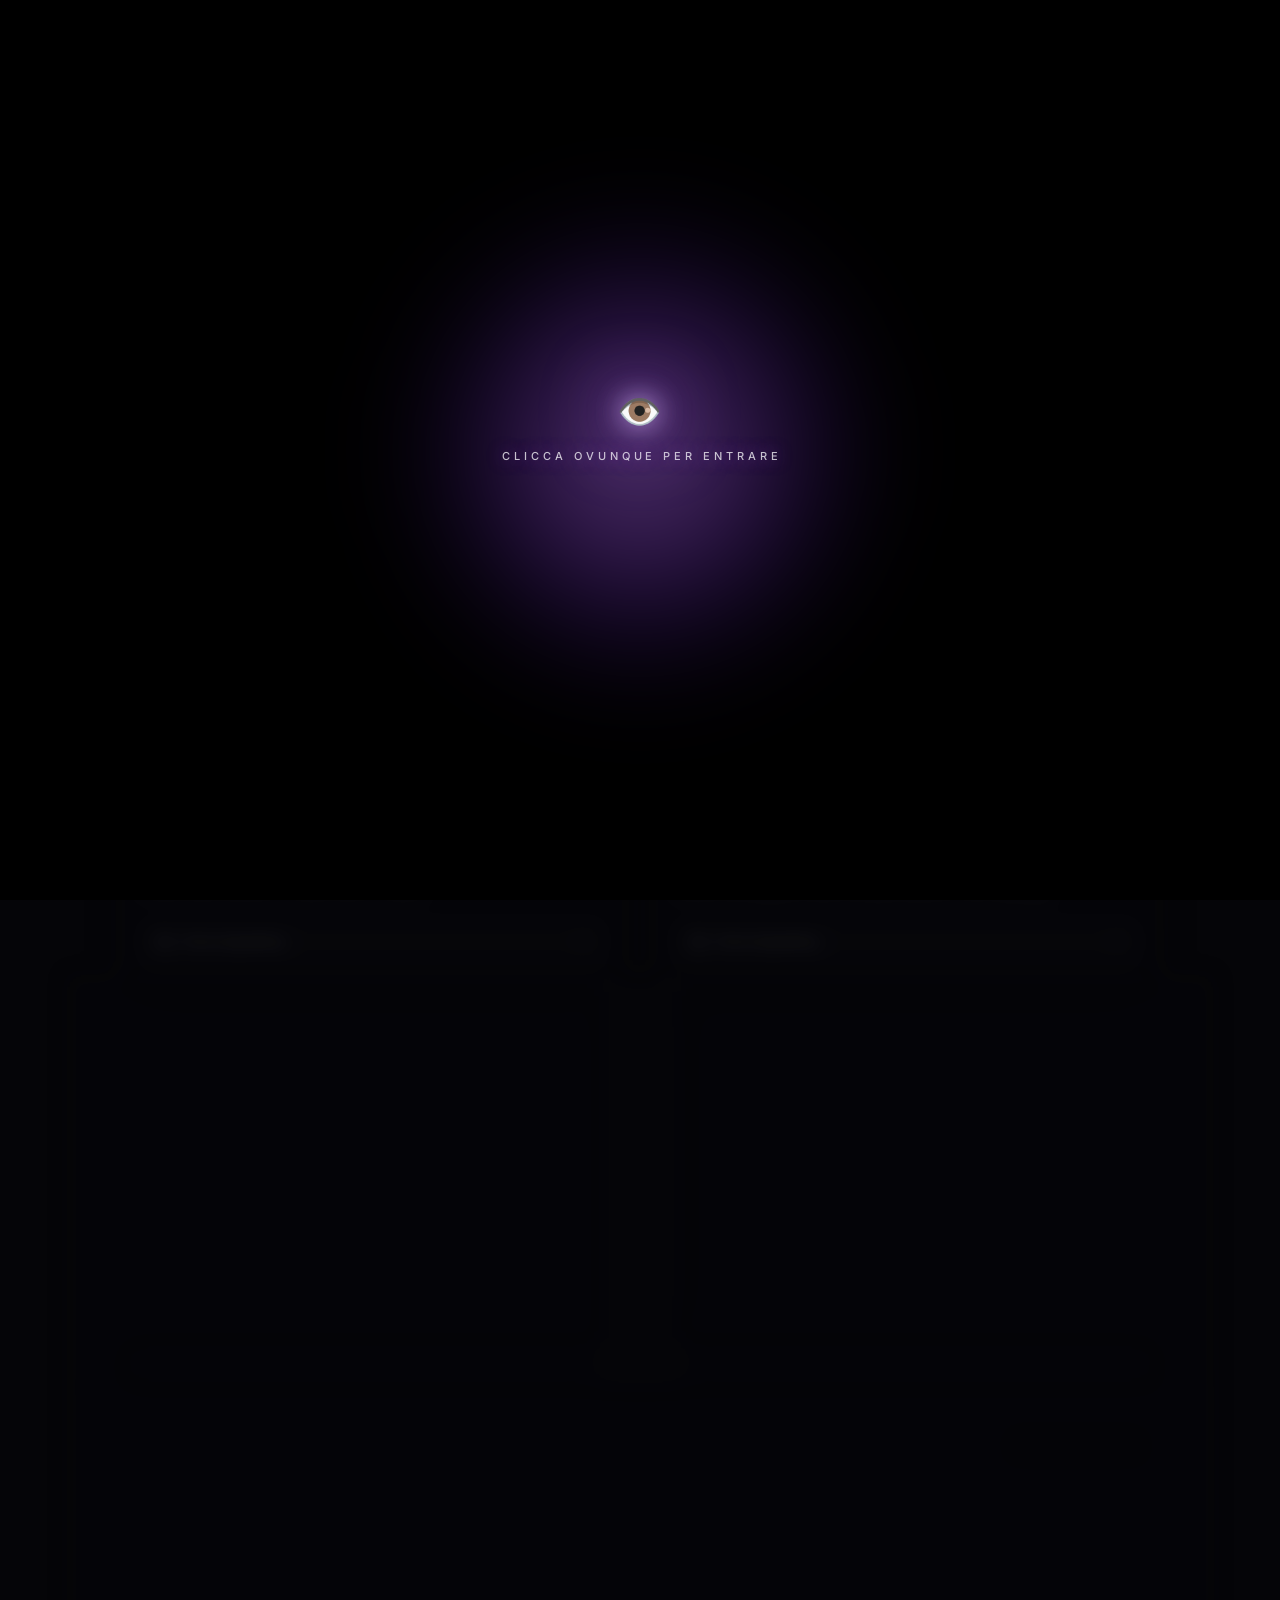
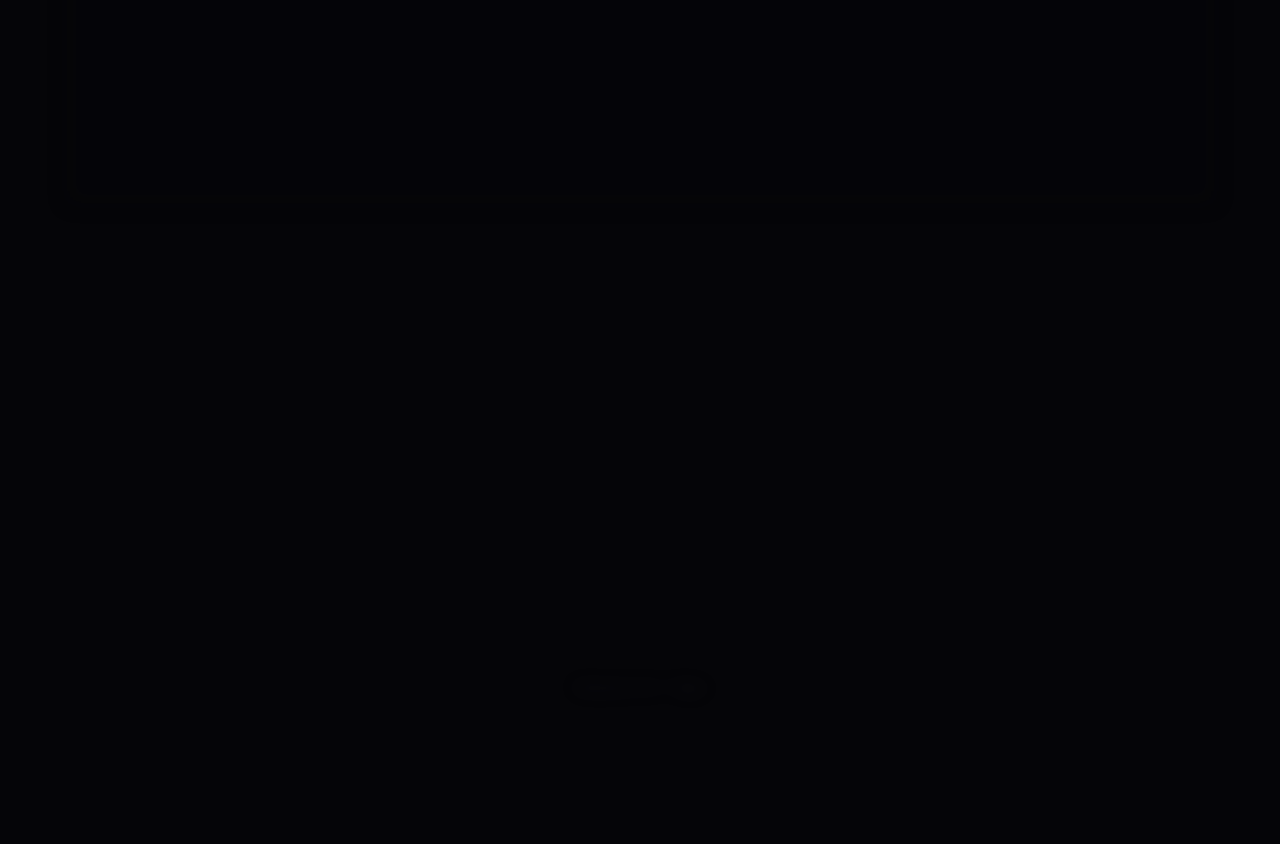
==== commit 26aea4a5: "Versione 2.1.0" ====
--- a/index.html
+++ b/index.html
@@ -10,19 +10,31 @@
   <link rel="stylesheet" href="https://unpkg.com/aos@2.3.4/dist/aos.css">
 </head>
 
-<body>
+<body class="intro-active">
 
   <audio id="bg-audio" src="sound/wock.mp3" preload="auto" loop></audio>
 
-  <!-- INTRO SCREEN -->
+  <!-- INTRO SCREEN (ULTRA-MINIMAL BLACK + INTENSE GLOW) -->
   <div id="intro" onclick="startExperience()">
+    <div class="intro-shutter intro-shutter-top" aria-hidden="true"></div>
+    <div class="intro-shutter intro-shutter-bottom" aria-hidden="true"></div>
+
+    <div class="intro-atmo" aria-hidden="true">
+      <div class="intro-halo"></div>
+      <div class="intro-horizon-flare"></div>
+    </div>
+
     <div class="intro-content">
       <div class="intro-eye-wrap">
         <span class="intro-eye">👁️</span>
       </div>
-      <h1 class="glow-purple" id="loading-text">
-        <span><i>clicca ovunque per entrare</i></span>
-      </h1>
+
+      <div class="intro-text-block">
+        <h1 id="loading-text">
+          <span>clicca ovunque per entrare</span>
+        </h1>
+        <span id="loading-pct" aria-hidden="true">00%</span>
+      </div>
 
       <div id="loading-bar" style="opacity: 0;">
         <div id="loading-fill"></div>
@@ -78,7 +90,6 @@
         <div class="profile-top">
           <div class="avatar-wrapper">
             <img src="https://github.com/onlytegra.png" id="profile-img" alt="Tegra">
-            <span class="status-badge" title="Online & Coding"></span>
           </div>
           <div class="profile-title-group">
             <span id="profile-name" class="glow-blue">@Tegra</span>
@@ -695,7 +706,7 @@
     </div>
 
     <footer class="site-footer">
-      <p>Versione 2.0.0 - Tegra</p>
+      <p>Versione 2.1.0 - Tegra</p>
     </footer>
 
   </main>
--- a/css/style.css
+++ b/css/style.css
@@ -17,6 +17,35 @@
   box-sizing: border-box;
   margin: 0;
   padding: 0;
+  -webkit-tap-highlight-color: transparent;
+}
+
+button,
+a,
+input,
+select,
+textarea,
+[role="button"],
+[onclick],
+#intro,
+.btn,
+.fn-tab {
+  -webkit-tap-highlight-color: transparent;
+  -webkit-touch-callout: none;
+  user-select: none;
+  -webkit-user-select: none;
+  touch-action: manipulation;
+}
+
+button:focus,
+button:active,
+a:focus,
+a:active,
+.btn:focus,
+.btn:active,
+.fn-tab:focus,
+.fn-tab:active {
+  outline: none;
 }
 
 html {
@@ -201,16 +230,13 @@
 }
 
 /* =========================================================
-   MINIMAL 10-SECOND INTRO (#intro)
+   ULTRA-MINIMAL BLACK & INTENSE GLOW INTRO (#intro)
    ========================================================= */
 #intro {
   position: fixed;
   inset: 0;
   width: 100vw;
   height: 100vh;
-  background:
-    radial-gradient(circle at 50% 50%, rgba(147, 51, 234, 0.16) 0%, rgba(5, 5, 8, 0.98) 65%),
-    #050508;
   color: #ffffff;
   display: flex;
   justify-content: center;
@@ -219,107 +245,309 @@
   cursor: pointer;
   z-index: 9999;
   user-select: none;
-  transition: opacity 0.9s ease, visibility 0.9s ease;
-}
-
-#intro.hide {
+  overflow: hidden;
+  background: transparent;
+}
+
+/* Pure Black Split Shutters (Top & Bottom) */
+.intro-shutter {
+  position: absolute;
+  left: 0;
+  width: 100%;
+  height: 50.5%;
+  z-index: 1;
+  pointer-events: none;
+  background: #000000;
+  will-change: transform;
+  transition:
+    transform 1.15s cubic-bezier(0.76, 0, 0.24, 1) 0.12s,
+    box-shadow 1s ease;
+}
+
+.intro-shutter-top {
+  top: 0;
+}
+
+.intro-shutter-bottom {
+  bottom: 0;
+}
+
+/* Intense Central Glow over Pitch-Black Background */
+.intro-atmo {
+  position: absolute;
+  inset: 0;
+  z-index: 2;
+  display: flex;
+  align-items: center;
+  justify-content: center;
+  pointer-events: none;
+  transition: opacity 0.9s cubic-bezier(0.22, 1, 0.36, 1);
+}
+
+.intro-halo {
+  position: absolute;
+  width: 480px;
+  height: 480px;
+  border-radius: 50%;
+  background: radial-gradient(
+    circle,
+    rgba(192, 132, 252, 0.42) 0%,
+    rgba(168, 85, 247, 0.34) 24%,
+    rgba(109, 40, 217, 0.18) 48%,
+    transparent 72%
+  );
+  filter: blur(50px);
+  animation: breatheIntenseGlow 4s ease-in-out infinite alternate;
+  transition:
+    transform 1.2s cubic-bezier(0.22, 1, 0.36, 1),
+    opacity 0.9s ease,
+    filter 0.9s ease;
+}
+
+#intro.is-loading .intro-halo {
+  transform: scale(1.22);
+  background: radial-gradient(
+    circle,
+    rgba(216, 180, 254, 0.58) 0%,
+    rgba(168, 85, 247, 0.46) 28%,
+    rgba(99, 102, 241, 0.22) 54%,
+    transparent 74%
+  );
+  filter: blur(56px);
+}
+
+@keyframes breatheIntenseGlow {
+  0% { transform: scale(0.9); opacity: 0.78; }
+  100% { transform: scale(1.08); opacity: 1; }
+}
+
+/* Subtle Horizon Flash on Opening */
+.intro-horizon-flare {
+  position: absolute;
+  width: min(70vw, 640px);
+  height: 1px;
+  background: linear-gradient(
+    90deg,
+    transparent 0%,
+    rgba(168, 85, 247, 0.5) 25%,
+    rgba(255, 255, 255, 0.95) 50%,
+    rgba(168, 85, 247, 0.5) 75%,
+    transparent 100%
+  );
   opacity: 0;
-  pointer-events: none;
-}
-
+  transform: scaleX(0.2);
+  box-shadow: 0 0 28px 2px rgba(192, 132, 252, 0.9);
+  transition:
+    transform 1s cubic-bezier(0.16, 1, 0.3, 1),
+    opacity 0.6s ease,
+    box-shadow 0.7s ease;
+}
+
+/* Ultra-Minimalist Floating Content (Zero Borders/Boxes) */
 .intro-content {
-  display: flex;
-  flex-direction: column;
-  align-items: center;
-  gap: 14px;
-  padding: 36px 48px;
-  border-radius: 28px;
-  background: rgba(18, 18, 26, 0.6);
-  border: 1px solid rgba(168, 85, 247, 0.22);
-  backdrop-filter: blur(20px);
-  -webkit-backdrop-filter: blur(20px);
-  box-shadow: 0 24px 60px rgba(0, 0, 0, 0.65), 0 0 40px rgba(168, 85, 247, 0.12);
-  transition: transform 0.35s ease, border-color 0.35s ease;
-}
-
-#intro:hover .intro-content {
-  transform: translateY(-2px);
-  border-color: rgba(168, 85, 247, 0.45);
-}
-
+  position: relative;
+  z-index: 3;
+  display: flex;
+  flex-direction: column;
+  align-items: center;
+  gap: 20px;
+  padding: 20px;
+  transition:
+    transform 0.95s cubic-bezier(0.7, 0, 0.2, 1),
+    opacity 0.75s cubic-bezier(0.4, 0, 0.2, 1),
+    filter 0.85s cubic-bezier(0.4, 0, 0.2, 1);
+}
+
+/* Pure Floating Eye with Intense Glow */
 .intro-eye-wrap {
-  width: 64px;
-  height: 64px;
-  border-radius: 50%;
+  position: relative;
   display: flex;
   align-items: center;
   justify-content: center;
-  background: rgba(168, 85, 247, 0.12);
-  border: 1px solid rgba(168, 85, 247, 0.3);
-  box-shadow: 0 0 25px rgba(168, 85, 247, 0.25);
-  animation: pulseEye 2.4s ease-in-out infinite;
+  transition: transform 0.55s cubic-bezier(0.22, 1, 0.36, 1);
+}
+
+#intro:hover .intro-eye-wrap {
+  transform: scale(1.07);
+}
+
+#intro.is-loading .intro-eye-wrap {
+  transform: scale(1.1);
 }
 
 .intro-eye {
-  font-size: 30px;
+  font-size: 36px;
   line-height: 1;
-}
-
-@keyframes pulseEye {
-  0%, 100% { transform: scale(1); box-shadow: 0 0 20px rgba(168, 85, 247, 0.25); }
-  50% { transform: scale(1.07); box-shadow: 0 0 34px rgba(168, 85, 247, 0.45); }
+  filter:
+    drop-shadow(0 0 14px rgba(216, 180, 254, 0.85))
+    drop-shadow(0 0 36px rgba(168, 85, 247, 0.75));
+  animation: pulseEyeMinimal 3s ease-in-out infinite;
+  transition: transform 0.5s ease, filter 0.5s ease;
+}
+
+#intro.is-loading .intro-eye {
+  filter:
+    drop-shadow(0 0 18px rgba(255, 255, 255, 0.95))
+    drop-shadow(0 0 42px rgba(192, 132, 252, 1))
+    drop-shadow(0 0 75px rgba(168, 85, 247, 0.9));
+}
+
+@keyframes pulseEyeMinimal {
+  0%, 100% { transform: scale(0.96); opacity: 0.88; }
+  50% { transform: scale(1.05); opacity: 1; }
+}
+
+/* Minimalist Typography & Percentage Block */
+.intro-text-block {
+  display: flex;
+  flex-direction: column;
+  align-items: center;
+  gap: 7px;
+  min-height: 36px;
 }
 
 #loading-text {
-  font-size: 26px;
-  font-weight: 700;
+  font-size: 11px;
+  font-weight: 500;
   text-align: center;
-  line-height: 1.3;
-  letter-spacing: -0.02em;
-  transition: opacity 0.3s ease, transform 0.3s ease;
+  line-height: 1.4;
+  letter-spacing: 0.36em;
+  text-transform: uppercase;
+  color: rgba(244, 244, 246, 0.78);
+  text-shadow: 0 0 16px rgba(168, 85, 247, 0.55);
+  transition:
+    opacity 0.28s ease,
+    transform 0.28s ease,
+    filter 0.28s ease,
+    color 0.4s ease;
 }
 
 #loading-text span {
-  display: block;
-  font-size: 13px;
-  font-weight: 400;
-  color: var(--text-dim);
-  margin-top: 6px;
-  letter-spacing: 0.03em;
-  text-shadow: none;
+  display: inline-block;
+  padding-left: 0.36em;
+  font-style: normal;
+  animation: subtleTextPulse 2.8s ease-in-out infinite;
+}
+
+@keyframes subtleTextPulse {
+  0%, 100% { opacity: 0.55; }
+  50% { opacity: 1; }
 }
 
 #loading-text.fade-out {
   opacity: 0;
-  transform: scale(0.95);
+  transform: translateY(4px) scale(0.97);
+  filter: blur(4px);
 }
 
 #loading-text.fade-in {
   opacity: 1;
-  transform: scale(1);
-  font-size: 18px;
+  transform: translateY(0) scale(1);
+  filter: blur(0);
+  font-size: 10.5px;
+  font-weight: 600;
+  letter-spacing: 0.44em;
+  color: #f3e8ff;
+  text-shadow: 0 0 22px rgba(192, 132, 252, 0.85);
+}
+
+#loading-pct {
+  font-size: 10.5px;
   font-weight: 500;
-  letter-spacing: 0.05em;
-}
-
+  font-variant-numeric: tabular-nums;
+  letter-spacing: 0.24em;
+  padding-left: 0.24em;
+  color: rgba(216, 180, 254, 0.72);
+  opacity: 0;
+  transform: translateY(4px);
+  transition: opacity 0.45s ease, transform 0.45s ease;
+}
+
+#loading-pct.visible {
+  opacity: 1;
+  transform: translateY(0);
+}
+
+/* Razor-Thin Minimalist Decelerating Loading Bar */
 #loading-bar {
-  width: 220px;
-  height: 5px;
-  background: rgba(255, 255, 255, 0.1);
+  position: relative;
+  width: 210px;
+  height: 1.5px;
+  background: rgba(255, 255, 255, 0.09);
   border-radius: 99px;
-  overflow: hidden;
-  margin-top: 6px;
-  transition: opacity 0.4s ease;
+  overflow: visible;
+  transition: opacity 0.5s ease, transform 0.5s ease;
 }
 
 #loading-fill {
+  position: relative;
   transform: scaleX(0);
   width: 100%;
   height: 100%;
-  background: linear-gradient(90deg, #7c3aed, #a855f7, #38bdf8);
-  transform-origin: left;
+  border-radius: 99px;
+  background: linear-gradient(90deg, rgba(124, 58, 237, 0.4), #a855f7 55%, #e879f9 88%, #ffffff 100%);
+  transform-origin: left center;
   will-change: transform;
-  box-shadow: 0 0 12px rgba(168, 85, 247, 0.8);
+  box-shadow:
+    0 0 16px rgba(168, 85, 247, 0.95),
+    0 0 34px rgba(168, 85, 247, 0.65);
+}
+
+#loading-fill::after {
+  content: '';
+  position: absolute;
+  right: -2px;
+  top: 50%;
+  transform: translateY(-50%);
+  width: 7px;
+  height: 7px;
+  border-radius: 50%;
+  background: #ffffff;
+  box-shadow:
+    0 0 10px 2px #ffffff,
+    0 0 22px 6px rgba(192, 132, 252, 1);
+}
+
+/* =========================================================
+   CINEMATIC DISAPPEARANCE & OPENING EFFECTS (#intro.hide)
+   ========================================================= */
+#intro.hide {
+  pointer-events: none;
+}
+
+/* 1. Center content zooms through & dissolves into light */
+#intro.hide .intro-content {
+  opacity: 0;
+  transform: scale(1.42) translateY(-6px);
+  filter: blur(16px) brightness(2.2);
+}
+
+/* 2. Intense glow expands & dissipates */
+#intro.hide .intro-halo {
+  transform: scale(2.4);
+  opacity: 0;
+}
+
+/* 3. Anamorphic horizon line slices across then fades */
+#intro.hide .intro-horizon-flare {
+  transform: scaleX(1.65) scaleY(2.2);
+  opacity: 0;
+  box-shadow: 0 0 55px 10px rgba(216, 180, 254, 0.95);
+}
+
+#intro.hide .intro-atmo {
+  opacity: 0;
+}
+
+/* 4. Top and bottom black shutters split open */
+#intro.hide .intro-shutter-top {
+  transform: translateY(-102%);
+  box-shadow: 0 24px 70px rgba(0, 0, 0, 0.95);
+}
+
+#intro.hide .intro-shutter-bottom {
+  transform: translateY(102%);
+  box-shadow: 0 -24px 70px rgba(0, 0, 0, 0.95);
 }
 
 /* =========================================================
@@ -453,6 +681,17 @@
   display: flex;
   flex-direction: column;
   gap: 22px;
+  transform-origin: center top;
+  transition:
+    transform 1.25s cubic-bezier(0.16, 1, 0.3, 1),
+    filter 1.25s cubic-bezier(0.16, 1, 0.3, 1),
+    opacity 1.1s ease;
+}
+
+body.intro-active .page-wrapper {
+  transform: scale(0.96) translateY(14px);
+  filter: blur(10px) brightness(0.45);
+  opacity: 0.35;
 }
 
 .glass-card {
